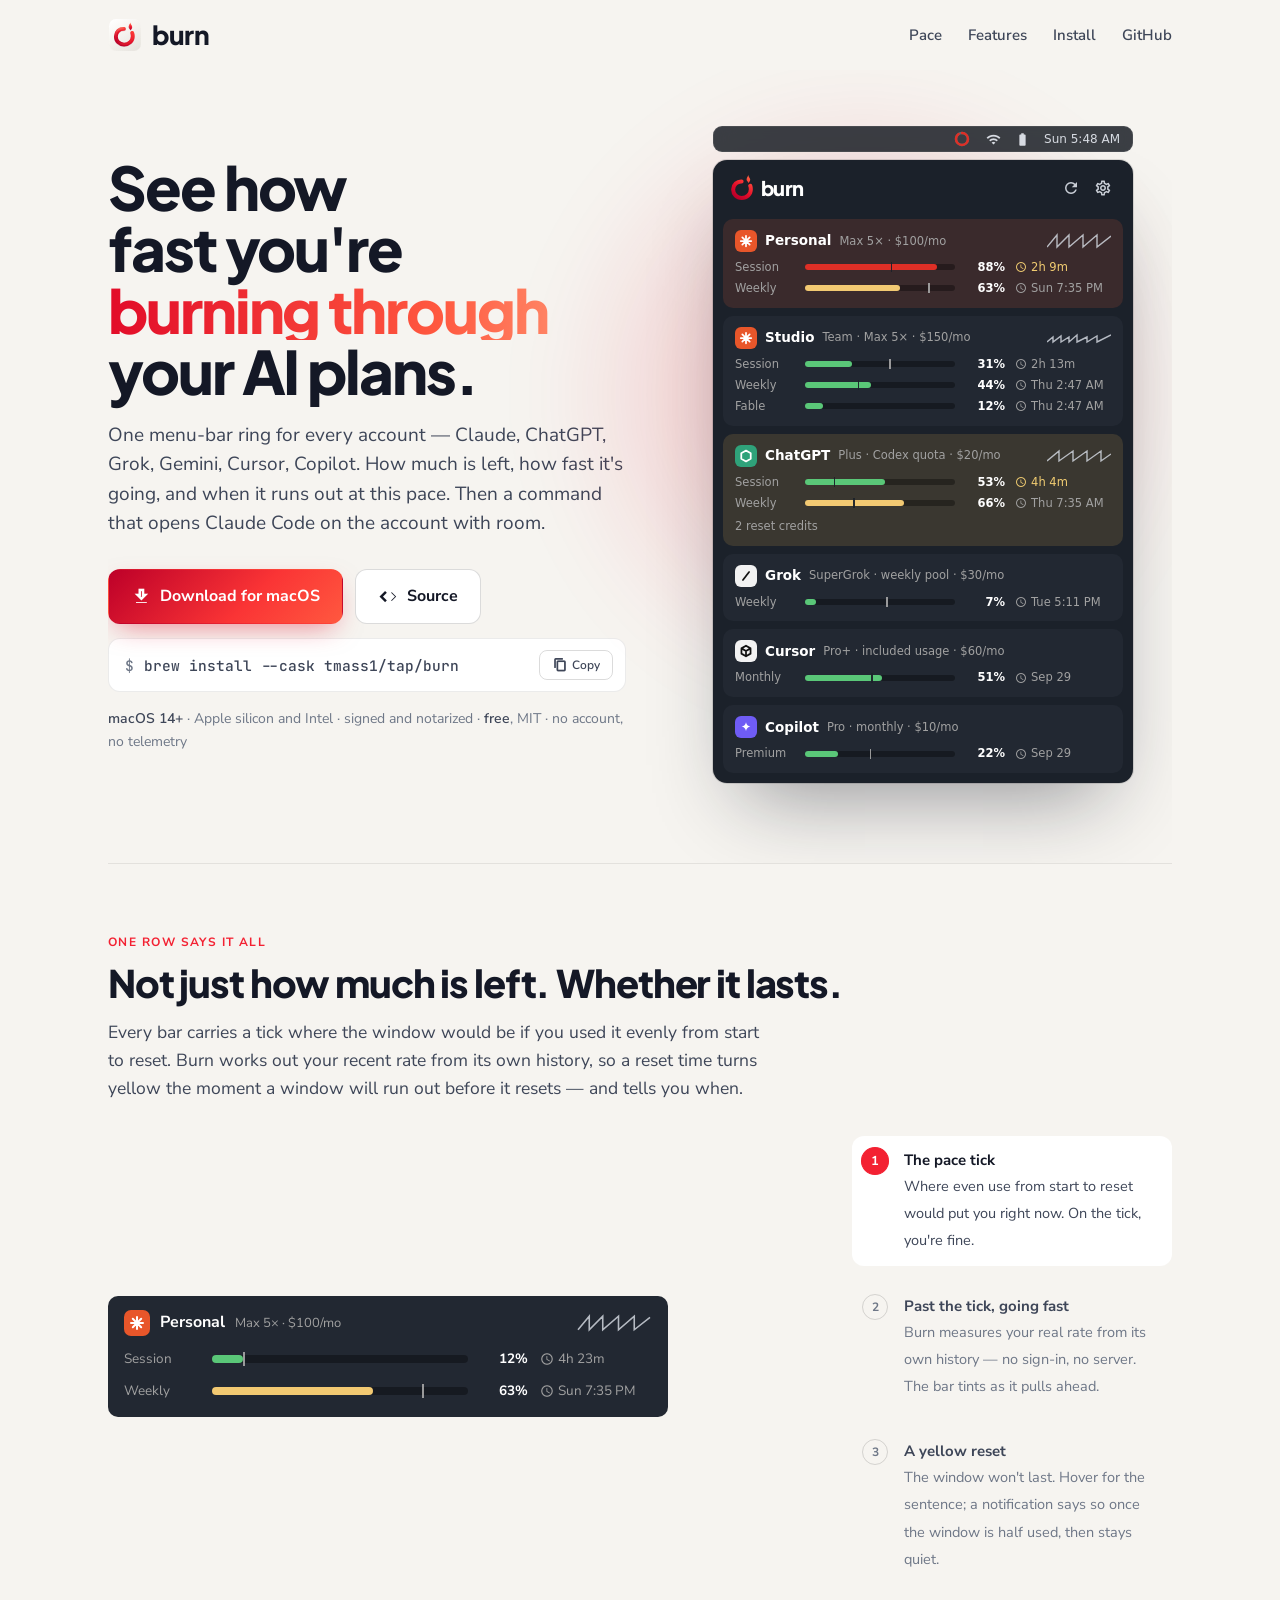
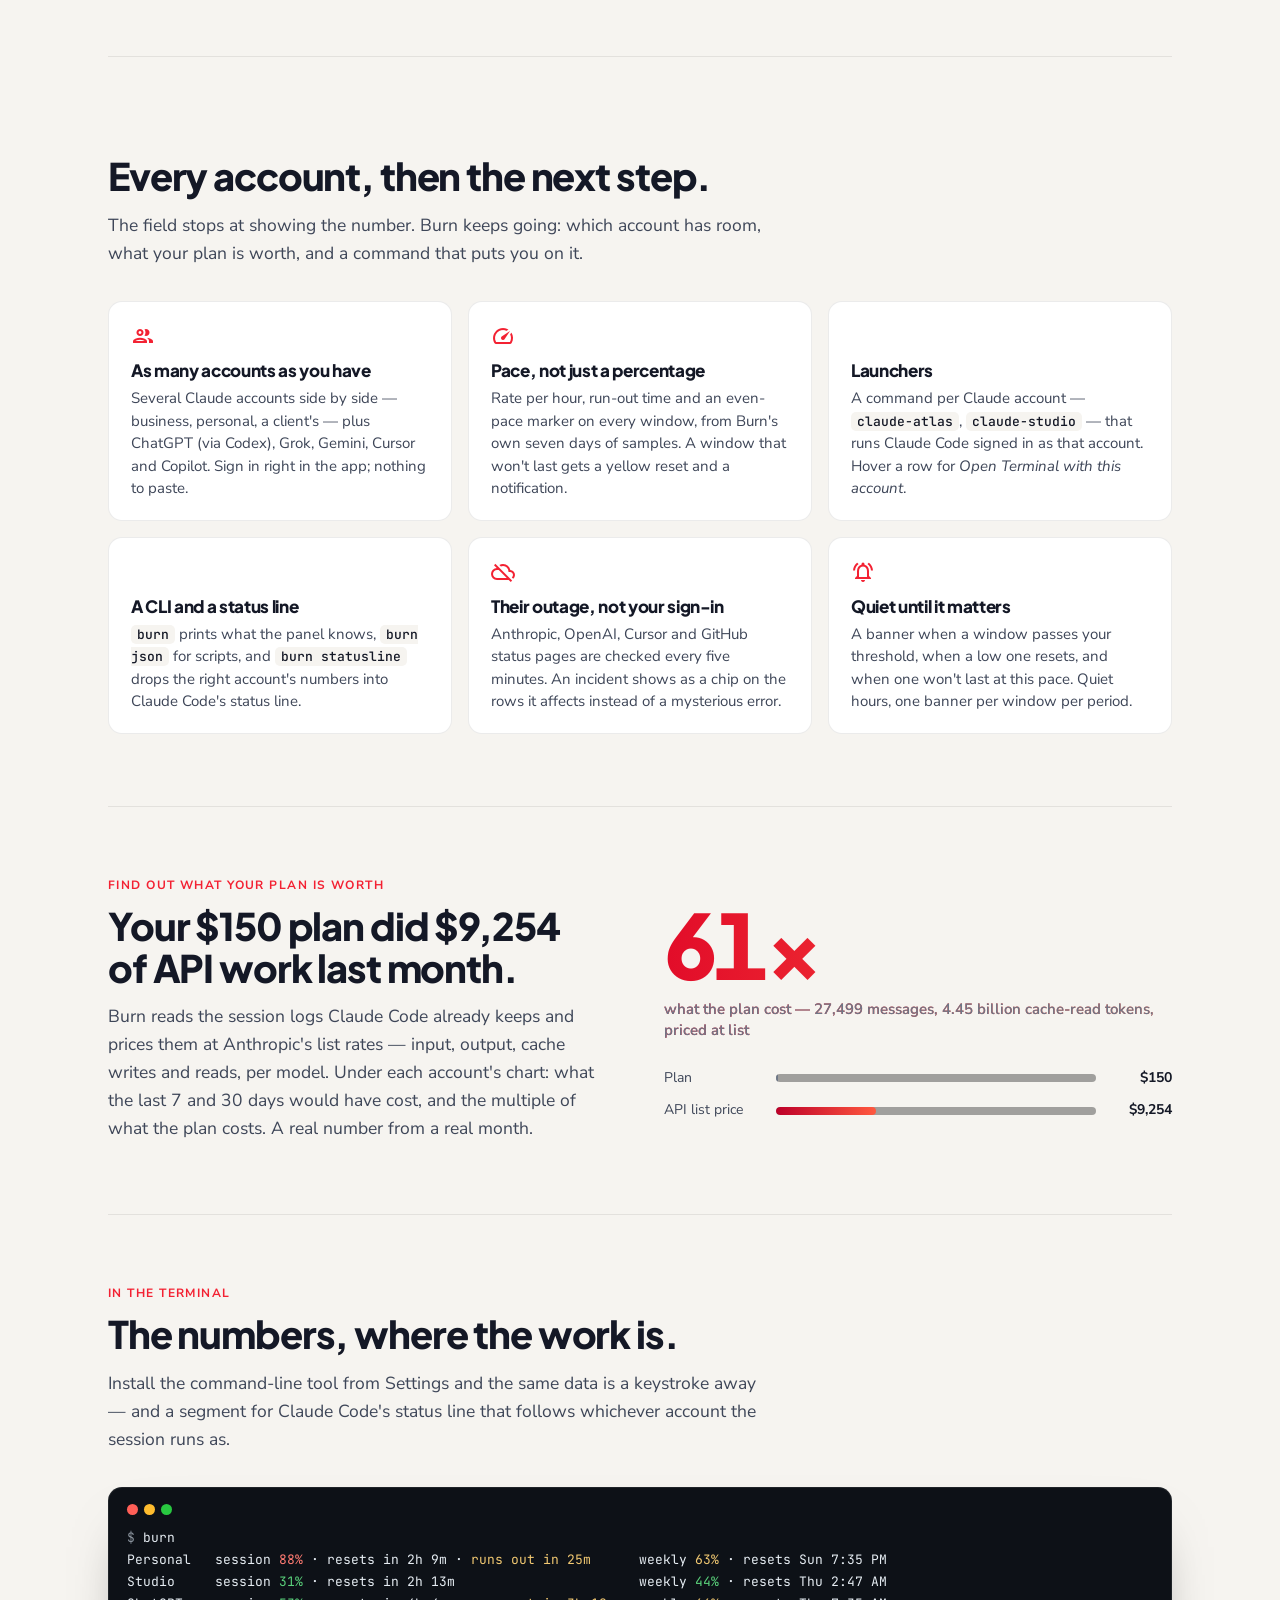
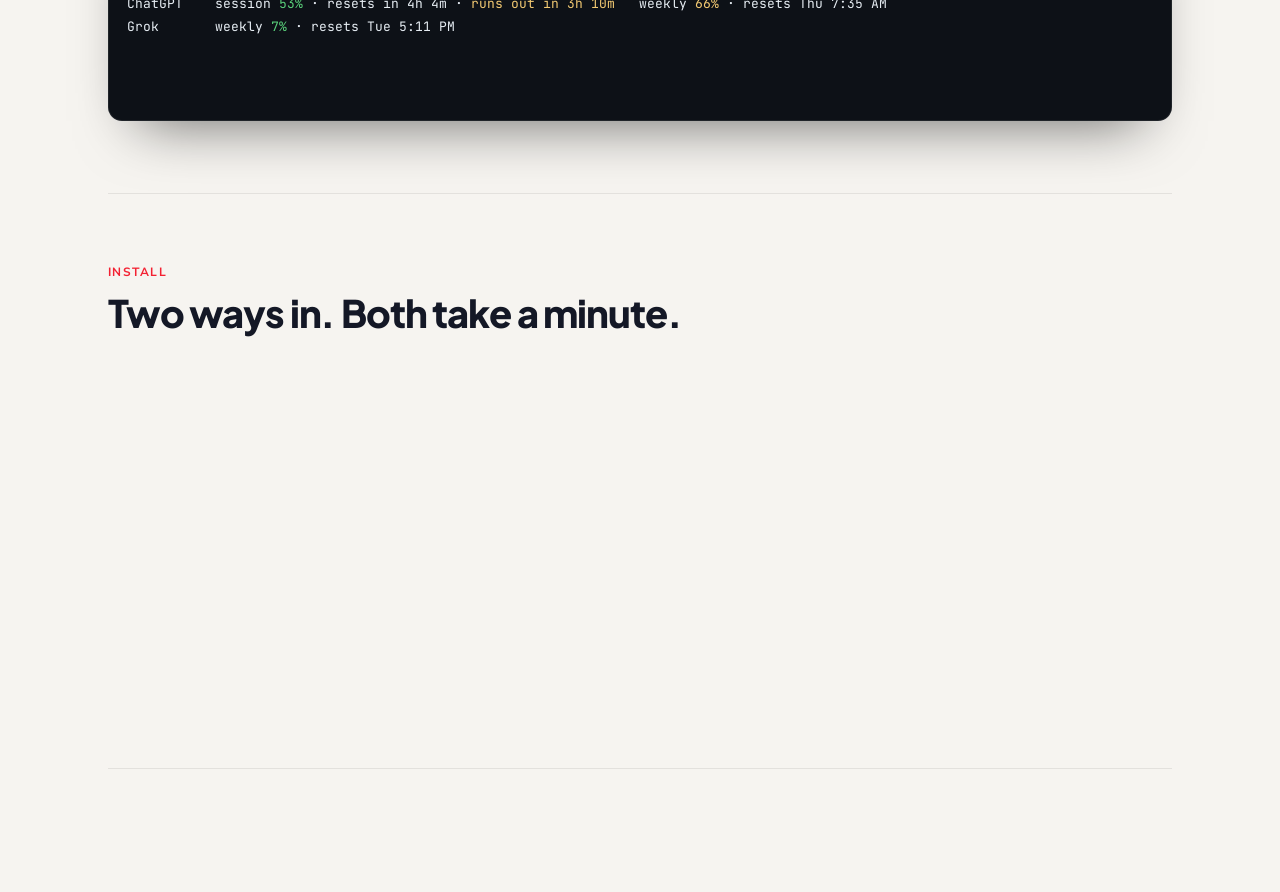
==== site/index.html @ 926f80ad "Burn 2.0.0 A menu-bar app for the Mac that shows how much of each AI plan is left, how fast it's goi" ====
<!doctype html>
<html lang="en">
<head>
<meta charset="utf-8">
<meta name="viewport" content="width=device-width, initial-scale=1">
<title>Burn — see how fast you're burning through your AI plans</title>
<meta name="description" content="A menu-bar app for the Mac: every AI account — Claude, ChatGPT, Grok, Gemini, Cursor, Copilot — how much is left, how fast it's going, and when it runs out. Free and open source.">
<meta property="og:title" content="Burn — see how fast you're burning through your AI plans">
<meta property="og:description" content="One menu-bar ring for every AI account. How much is left, how fast it's going, when it runs out.">
<meta property="og:image" content="https://burn-1hx.pages.dev/assets/og.png">
<meta name="theme-color" content="#0B1322" media="(prefers-color-scheme: dark)">
<meta name="theme-color" content="#F6F4F0" media="(prefers-color-scheme: light)">
<link rel="icon" href="assets/burn-midnight.svg" type="image/svg+xml">
<link rel="preconnect" href="https://fonts.googleapis.com">
<link rel="preconnect" href="https://fonts.gstatic.com" crossorigin>
<link rel="stylesheet" href="https://fonts.googleapis.com/css2?family=Plus+Jakarta+Sans:wght@700;800&family=Nunito+Sans:ital,opsz,wght@0,6..12,400;0,6..12,600;0,6..12,700;1,6..12,400&family=JetBrains+Mono:wght@400;500&display=swap">
<link rel="stylesheet" href="https://fonts.googleapis.com/icon?family=Material+Icons+Outlined">
<style>
:root{
  --bg:#0B1322;--bg2:#111929;--card:#151f31;--line:rgba(255,255,255,.08);--line2:rgba(255,255,255,.14);
  --ink:#F3F4F6;--ink2:#B8C0CF;--mute:#7C8798;
  --ember1:#BD0029;--ember2:#E20C29;--ember3:#FA3435;--ember4:#FF583F;--ember:#F32132;
  --green:#5ac778;--amber:#f2c972;--red:#de2f26;
  --slate:#1b212a;--slate2:#222832;--track:rgba(0,0,0,.35);
  --glow:.62;--spot:.16;
  --ease:cubic-bezier(.2,.7,.2,1);--spring:cubic-bezier(.34,1.4,.64,1);
}
@media (prefers-color-scheme:light){
  :root{--bg:#F6F4F0;--bg2:#FFFFFF;--card:#FFFFFF;--line:rgba(0,0,0,.08);--line2:rgba(0,0,0,.14);--ink:#141826;--ink2:#3E4658;--mute:#6E7787;--glow:.32;--spot:.09}
}
*{box-sizing:border-box}
html{scroll-behavior:smooth}
body{margin:0;background:var(--bg);color:var(--ink);font:400 17px/1.6 "Nunito Sans",ui-sans-serif,system-ui,-apple-system,sans-serif;-webkit-font-smoothing:antialiased;overflow-x:hidden}
a{color:inherit}
.mi{font-family:"Material Icons Outlined";font-size:20px;line-height:1;display:inline-block;vertical-align:middle;font-feature-settings:"liga";font-style:normal}
.wrap{max-width:1120px;margin:0 auto;padding:0 28px}
.dark-only{display:inline}.light-only{display:none}
@media (prefers-color-scheme:light){.dark-only{display:none}.light-only{display:inline}}

/* ── reveal system ───────────────────────────────────────── */
[data-reveal]{opacity:0;transform:translateY(22px)}
[data-reveal].in{opacity:1;transform:none;transition:opacity .8s var(--ease),transform .8s var(--ease);transition-delay:calc(var(--i,0)*90ms)}

/* ── nav ─────────────────────────────────────────────────── */
#prog{position:fixed;left:0;top:0;height:2px;width:100%;background:linear-gradient(90deg,var(--ember1),var(--ember3),var(--ember4));transform-origin:0 50%;transform:scaleX(0);z-index:60;pointer-events:none}
.top{position:sticky;top:0;z-index:50;transition:background .35s,border-color .35s,backdrop-filter .35s}
.top.stuck{background:color-mix(in srgb,var(--bg) 74%,transparent);-webkit-backdrop-filter:blur(16px) saturate(1.4);backdrop-filter:blur(16px) saturate(1.4);border-bottom:1px solid var(--line)}
nav{display:flex;align-items:center;justify-content:space-between;height:70px}
.wordmark{display:inline-flex;align-items:center;gap:10px;text-decoration:none}
.wordmark img{width:34px;height:34px;transition:transform .5s var(--spring)}
.wordmark:hover img{transform:rotate(-8deg) scale(1.06)}
.wordmark b{font:800 26px/1 "Plus Jakarta Sans",system-ui,sans-serif;letter-spacing:-.03em}
nav .links{display:flex;gap:26px;font-weight:600;font-size:15px}
nav .links a{position:relative;text-decoration:none;color:var(--ink2);padding:6px 0;transition:color .2s}
nav .links a::after{content:"";position:absolute;left:0;right:0;bottom:0;height:2px;border-radius:2px;background:var(--ember);transform:scaleX(0);transform-origin:0 50%;transition:transform .3s var(--ease)}
nav .links a:hover{color:var(--ink)}
nav .links a:hover::after{transform:scaleX(1)}

/* ── hero ────────────────────────────────────────────────── */
.hero{display:grid;grid-template-columns:minmax(0,1.02fr) minmax(0,.98fr);gap:48px;align-items:center;padding:56px 0 80px;position:relative;contain:paint}
h1{font:800 clamp(38px,5.2vw,60px)/1.02 "Plus Jakarta Sans",system-ui,sans-serif;letter-spacing:-.035em;margin:0 0 20px;text-wrap:balance}
h1[data-reveal]{opacity:1;transform:none}
h1 .w{display:inline-block;overflow:hidden;vertical-align:top;padding:0 .04em .14em;margin:0 -.04em -.14em}
h1 .w>*{display:inline-block;transform:translateY(112%);transition:transform .9s var(--ease) calc(var(--i)*55ms + 80ms)}
h1.in .w>*{transform:none}
h1 em{font-style:normal;background:linear-gradient(90deg,var(--ember2) 0%,var(--ember4) 30%,#ffb08a 50%,var(--ember3) 70%,var(--ember2) 100%);background-size:250% 100%;-webkit-background-clip:text;background-clip:text;color:transparent;animation:shimmer 8s linear infinite}
@keyframes shimmer{to{background-position:250% 0}}
.lede{font-size:19px;line-height:1.55;color:var(--ink2);margin:0 0 30px;max-width:52ch;text-wrap:pretty}
.cta{display:flex;flex-wrap:wrap;gap:12px;align-items:center}
.btn{position:relative;display:inline-flex;align-items:center;gap:9px;padding:14px 22px;border-radius:12px;font-weight:700;font-size:16px;text-decoration:none;border:1px solid transparent;transition:transform .25s var(--spring),box-shadow .25s,border-color .2s,color .2s;cursor:pointer;overflow:hidden;isolation:isolate}
.btn .mi{transition:transform .35s var(--spring)}
.btn.primary{color:#fff;background:linear-gradient(135deg,var(--ember1),var(--ember3) 60%,var(--ember4));box-shadow:0 10px 28px -10px rgba(226,12,41,.55)}
.btn.primary::after{content:"";position:absolute;inset:0;background:linear-gradient(115deg,transparent 30%,rgba(255,255,255,.28) 50%,transparent 70%);transform:translateX(-120%);transition:transform .7s var(--ease);z-index:-1}
.btn.primary:hover{transform:translateY(-2px);box-shadow:0 18px 36px -12px rgba(226,12,41,.7)}
.btn.primary:hover::after{transform:translateX(120%)}
.btn.primary:hover .mi{transform:translateY(2px)}
.btn.ghost{color:var(--ink);border-color:var(--line2);background:var(--bg2)}
.btn.ghost:hover{border-color:var(--ink2);transform:translateY(-2px)}
.brew{display:flex;align-items:center;gap:10px;margin-top:14px;padding:11px 12px 11px 16px;border:1px solid var(--line);border-radius:12px;background:var(--bg2);font:500 14.5px "JetBrains Mono",ui-monospace,Menlo,monospace;color:var(--ink2);max-width:100%;overflow:hidden;transition:border-color .3s,box-shadow .3s}
.brew.flash{border-color:var(--ember3);box-shadow:0 0 0 4px rgba(243,33,50,.15)}
.brew span{white-space:nowrap;overflow:hidden;text-overflow:ellipsis}
.brew .dollar{color:var(--mute)}
.brew button{margin-left:auto;flex:none;border:1px solid var(--line2);background:transparent;color:var(--ink2);border-radius:8px;padding:6px 8px;cursor:pointer;font:600 12px "Nunito Sans",sans-serif;display:inline-flex;align-items:center;gap:5px;min-width:74px;justify-content:center;transition:color .2s,border-color .2s,background .2s}
.brew button:hover{color:var(--ink);border-color:var(--ink2)}
.brew button.ok{color:#fff;background:var(--ember);border-color:var(--ember)}
.req{margin:16px 0 0;font-size:14px;color:var(--mute)}
.req b{color:var(--ink2);font-weight:600}

/* the product, alive */
.shot{position:relative;min-height:600px;display:grid;grid-template-columns:minmax(0,1fr);place-items:center}
.shot[data-reveal]{transform:translateY(28px) scale(.97)}
.shot[data-reveal].in{transition-duration:1s}
.glow{position:absolute;left:50%;top:50%;width:640px;height:640px;margin:-380px 0 0 -380px;border-radius:50%;background:radial-gradient(circle,rgba(250,52,53,var(--glow)) 0%,rgba(226,12,41,calc(var(--glow)*.35)) 42%,transparent 70%);filter:blur(36px);animation:breathe 7s ease-in-out infinite alternate;pointer-events:none}
@keyframes breathe{from{transform:scale(.94);opacity:.8}to{transform:scale(1.08);opacity:1}}
.sparks{position:absolute;inset:-40px -20px 0;pointer-events:none;overflow:hidden}
.sparks i{position:absolute;left:var(--x);bottom:40px;width:var(--s);height:var(--s);border-radius:50%;background:#ffb08a;box-shadow:0 0 6px 1px rgba(255,88,63,.7);opacity:0;animation:rise var(--d) linear var(--dl) infinite}
@keyframes rise{0%{transform:translate3d(0,0,0);opacity:0}8%{opacity:.95}55%{transform:translate3d(var(--sw),-300px,0);opacity:.7}100%{transform:translate3d(calc(var(--sw)*-.4),-600px,0);opacity:0}}
.mac{width:100%;max-width:420px;position:relative;z-index:1}
.menubar{display:flex;justify-content:flex-end;align-items:center;gap:14px;height:26px;padding:0 12px;background:rgba(18,22,30,.82);color:#d7dbe2;font:500 12px -apple-system,"SF Pro Text",system-ui,sans-serif;border-radius:9px;border:1px solid rgba(255,255,255,.08);-webkit-backdrop-filter:blur(10px);backdrop-filter:blur(10px)}
.menubar .mi{font-size:15px;color:#d7dbe2}
.menubar .ring{display:grid;place-items:center;margin-right:2px}
.menubar .ring svg{width:16px;height:16px;transform:rotate(-90deg)}
.menubar .trk{fill:none;stroke:rgba(255,255,255,.22);stroke-width:2.4}
.menubar .arc{fill:none;stroke:var(--red);stroke-width:2.4;stroke-linecap:round;stroke-dasharray:37.7;stroke-dashoffset:37.7}
.panel{background:var(--slate);border-radius:14px;padding:10px;margin-top:8px;box-shadow:0 48px 90px -30px rgba(0,0,0,.75),0 0 0 1px rgba(255,255,255,.07);font:500 13px/1.3 -apple-system,"SF Pro Text",system-ui,sans-serif;color:#f3f3f3}
@media (prefers-color-scheme:light){.panel{box-shadow:0 40px 80px -30px rgba(20,24,38,.45),0 0 0 1px rgba(0,0,0,.12)}}
.ph{display:flex;align-items:center;gap:8px;padding:5px 8px 11px}
.ph .mark{width:22px;height:25px}
.ph b{font:800 20px/1 "Plus Jakarta Sans",system-ui,sans-serif;letter-spacing:-.03em;margin-right:auto;color:#fff}
.ph .mi{color:#c9ced6;font-size:18px;padding:3px;border-radius:6px;transition:background .2s,transform .5s var(--ease)}
.ph .mi:hover{background:rgba(255,255,255,.08)}
.ph .mi.spin:hover{transform:rotate(180deg)}
.acct{background:var(--slate2);border-radius:10px;padding:11px 12px 12px;margin-top:8px;position:relative;transition:background .6s,transform .25s var(--spring),box-shadow .25s}
.acct.warn{background:#3a2a2c}
.acct.amber{background:#3a3730}
.acct:hover{transform:translateX(2px)}
.ah{display:flex;align-items:center;gap:8px;height:22px;margin-bottom:8px}
.tile{width:22px;height:22px;border-radius:6px;display:grid;place-items:center;flex:none;transform:scale(.5);opacity:0;transition:transform .55s var(--spring) calc(var(--i)*90ms + 120ms),opacity .3s calc(var(--i)*90ms + 120ms)}
.live .tile{transform:none;opacity:1}
.tile svg{width:14px;height:14px;fill:none;stroke:#fff;stroke-width:2;stroke-linecap:round;stroke-linejoin:round}
.tile.claude{background:#E8562A}.tile.gpt{background:#2fa27a}.tile.grok{background:#f2f2f2}.tile.cursor{background:#f2f2f2}.tile.copilot{background:#6f5cf5}
.tile.grok svg,.tile.cursor svg{stroke:#111}
.nm{font-weight:700;font-size:13.5px;color:#fff}
.pl{color:#a1a1a1;font-size:11.5px;white-space:nowrap;overflow:hidden;text-overflow:ellipsis}
.spark{margin-left:auto;width:64px;height:16px;flex:none;fill:none;stroke:#cfd4dc;stroke-width:1.4;opacity:.85;transition:opacity .2s}
.rowmenu{position:absolute;right:10px;top:9px;display:flex;gap:3px;opacity:0;transform:translateY(-4px);transition:opacity .2s,transform .25s var(--ease);pointer-events:none}
.rowmenu .mi{font-size:14px;color:#e6e9ee;padding:5px;border-radius:6px;background:rgba(255,255,255,.1)}
.acct:hover .rowmenu{opacity:1;transform:none}
.acct:hover .spark{opacity:0}
.line{display:grid;grid-template-columns:60px 1fr 40px 96px;align-items:center;gap:10px;margin-top:6px;font-size:11.5px}
.lbl{color:#a1a1a1}
.meter{position:relative;height:6px;border-radius:3px;background:var(--track)}
.meter i{position:absolute;left:0;top:0;bottom:0;border-radius:3px;width:0;background:var(--c,var(--green))}
.meter .tk{position:absolute;top:-2px;bottom:-2px;width:1.5px;background:#a1a1a1;opacity:0;transition:opacity .4s,left .1s linear}
.meter .tk.in{background:#1b212a}
.tk.on{opacity:.95}
.pct{text-align:right;font-weight:700;font-variant-numeric:tabular-nums;color:#fff}
.reset{color:#a1a1a1;display:flex;align-items:center;gap:4px;font-variant-numeric:tabular-nums;white-space:nowrap;transition:color .6s}
.reset .mi{font-size:12px;color:inherit}
.reset.fast{color:#f1cc71}
.foot{color:#a1a1a1;font-size:11.5px;margin-top:8px}

/* ── sections ────────────────────────────────────────────── */
.section{padding:72px 0;border-top:1px solid var(--line);scroll-margin-top:72px}
.kicker{font:700 12px/1 "Nunito Sans",sans-serif;letter-spacing:.12em;text-transform:uppercase;color:var(--ember);margin:0 0 14px}
h2{font:800 clamp(28px,3.4vw,38px)/1.1 "Plus Jakarta Sans",system-ui,sans-serif;letter-spacing:-.03em;margin:0 0 14px;text-wrap:balance}
.sub{font-size:17.5px;color:var(--ink2);max-width:60ch;margin:0 0 34px;text-wrap:pretty}

/* the pace story */
.anatomy{display:grid;grid-template-columns:minmax(0,1fr) 320px;gap:44px;align-items:center}
.stage{position:relative;padding:58px 0 8px}
.stage .acct{width:100%;max-width:560px;margin:0;padding:14px 16px 16px;transform:none;transition:background .8s,opacity .4s}
.stage .ah{height:26px;margin-bottom:12px;gap:10px}
.stage .tile{width:26px;height:26px;border-radius:7px}
.stage .tile svg{width:16px;height:16px}
.stage .nm{font-size:16px}.stage .pl{font-size:13px}
.stage .spark{width:76px;height:18px}
.stage .line{grid-template-columns:76px 1fr 48px 112px;font-size:13.5px;margin-top:10px;gap:12px}
.stage .meter{height:8px;border-radius:4px}.stage .meter i{border-radius:4px}
.stage .meter .tk{top:-3px;bottom:-3px;width:2px}
.stage .reset .mi{font-size:14px}
.stage .acct:hover{transform:none}
.stage.fade .acct{opacity:0}
.tip{width:100%;max-width:560px;margin-top:12px;padding:10px 14px;border-radius:10px;background:var(--bg2);border:1px solid var(--line2);font-size:14px;color:var(--ink2);opacity:0;transform:translateY(-6px);transition:opacity .35s,transform .45s var(--ease)}
.tip b{color:var(--ink);font-weight:700}
.tip.on{opacity:1;transform:none}
.notif{position:absolute;right:-16px;top:4px;display:grid;grid-template-columns:34px 1fr auto;gap:10px;align-items:start;width:340px;max-width:calc(100% + 16px);padding:10px 12px;border-radius:14px;background:rgba(36,40,48,.86);-webkit-backdrop-filter:blur(18px);backdrop-filter:blur(18px);color:#f3f3f3;box-shadow:0 20px 50px -16px rgba(0,0,0,.6),0 0 0 1px rgba(255,255,255,.1);font:400 12px/1.35 -apple-system,"SF Pro Text",system-ui,sans-serif;opacity:0;transform:translateX(28px) scale(.98);transition:opacity .4s,transform .6s var(--spring);z-index:2}
.notif.on{opacity:1;transform:none}
.notif img{width:34px;height:34px;border-radius:8px}
.notif b{display:block;font-weight:700;font-size:12.5px}
.notif .nt{display:block}
.notif .nb{display:block;color:#b9bec7}
.notif .when{color:#9aa0aa;font-size:11px}
.notes{display:grid;gap:16px}
.note{display:grid;grid-template-columns:30px 1fr;gap:12px;align-items:start;padding:12px 12px 12px 10px;border-radius:12px;transition:background .4s}
.note .n{width:26px;height:26px;border-radius:50%;border:1.5px solid var(--line2);color:var(--mute);display:grid;place-items:center;font:700 12px "Nunito Sans",sans-serif;transition:background .4s,color .4s,border-color .4s,transform .4s var(--spring)}
.note b{display:block;font-weight:700;font-size:15px;color:var(--ink2);transition:color .4s}
.note span{font-size:14.5px;color:var(--mute);transition:color .4s}
.note.on{background:var(--bg2)}
.note.on .n{background:var(--ember);border-color:var(--ember);color:#fff;transform:scale(1.08)}
.note.on b{color:var(--ink)}
.note.on span{color:var(--ink2)}

/* features */
.grid{display:grid;grid-template-columns:repeat(3,minmax(0,1fr));gap:16px}
.feat{position:relative;background:var(--card);border:1px solid var(--line);border-radius:14px;padding:22px 22px 20px;overflow:hidden;transition:transform .3s var(--spring),border-color .3s,box-shadow .3s}
.feat::before{content:"";position:absolute;inset:0;background:radial-gradient(260px circle at var(--mx,50%) var(--my,0%),rgba(250,52,53,var(--spot)),transparent 60%);opacity:0;transition:opacity .35s;pointer-events:none}
.feat:hover{transform:translateY(-4px);border-color:rgba(243,33,50,.35);box-shadow:0 24px 50px -30px rgba(0,0,0,.5)}
.feat:hover::before{opacity:1}
.feat .mi{color:var(--ember);font-size:24px;margin-bottom:12px;transition:transform .4s var(--spring)}
.feat:hover .mi{transform:translateY(-2px) scale(1.12)}
.feat h3{font:800 17px/1.25 "Plus Jakarta Sans",system-ui,sans-serif;letter-spacing:-.02em;margin:0 0 6px;position:relative}
.feat p{margin:0;font-size:15px;color:var(--ink2);line-height:1.5;position:relative}
.feat code{font:500 13px "JetBrains Mono",ui-monospace,Menlo,monospace;background:var(--bg);padding:1px 6px;border-radius:5px;color:var(--ink)}

/* worth */
.stat{display:grid;grid-template-columns:minmax(0,1fr) minmax(0,1fr);gap:48px;align-items:center}
.big{font:800 clamp(56px,7vw,96px)/1 "Plus Jakarta Sans",system-ui,sans-serif;letter-spacing:-.045em;background:linear-gradient(90deg,var(--ember2),var(--ember4));-webkit-background-clip:text;background-clip:text;color:transparent;font-variant-numeric:tabular-nums}
.big small{display:block;font:600 15px/1.4 "Nunito Sans",sans-serif;letter-spacing:0;color:var(--mute);-webkit-text-fill-color:var(--mute);margin-top:10px}
.cmp{display:grid;gap:10px;margin-top:26px;font-size:14px;color:var(--ink2)}
.cmp div{display:grid;grid-template-columns:100px 1fr 64px;gap:12px;align-items:center}
.cmp b{text-align:right;color:var(--ink);font-variant-numeric:tabular-nums}
.cmp .bar{height:8px;border-radius:4px;background:var(--track);overflow:hidden}
.cmp .bar i{display:block;height:100%;width:0;border-radius:4px;background:var(--mute);transition:width 1.6s var(--ease) .2s}
.cmp .bar i.hot{background:linear-gradient(90deg,var(--ember1),var(--ember4));transition-delay:.5s}
.in .cmp .bar i{width:var(--w)}

/* terminal */
.term{background:#0d1117;color:#e6edf3;border-radius:14px;padding:16px 18px;font:400 13px/1.7 "JetBrains Mono",ui-monospace,Menlo,monospace;border:1px solid rgba(255,255,255,.08);overflow-x:auto;box-shadow:0 30px 60px -30px rgba(0,0,0,.6)}
.term .bar3{display:flex;gap:6px;margin-bottom:12px}
.term .bar3 i{width:11px;height:11px;border-radius:50%;background:#2c313a}
.term .bar3 i:first-child{background:#ff5f57}.term .bar3 i:nth-child(2){background:#febc2e}.term .bar3 i:nth-child(3){background:#28c840}
.term .tl{white-space:pre;min-height:1.7em}
.term .out{opacity:0;transform:translateX(-6px);transition:opacity .3s,transform .3s var(--ease)}
.term .out.on{opacity:1;transform:none}
.term .p2{display:none}.term .p2.on{display:block}
.term .c{color:#8b949e}.term .g{color:#5ad17b}.term .y{color:#f2c972}.term .r{color:#ff7b72}
.term .cur{display:none;width:7px;height:1.1em;background:#e6edf3;vertical-align:-3px;margin-left:1px;animation:blink 1s steps(2) infinite}
.term .cur.on{display:inline-block}
@keyframes blink{to{opacity:0}}

/* install */
.install{display:grid;grid-template-columns:minmax(0,1fr) minmax(0,1fr);gap:16px}
.card{background:var(--card);border:1px solid var(--line);border-radius:14px;padding:24px;transition:transform .3s var(--spring),border-color .3s}
.card:hover{transform:translateY(-3px);border-color:var(--line2)}
.card h3{font:800 18px "Plus Jakarta Sans",system-ui,sans-serif;letter-spacing:-.02em;margin:0 0 6px}
.card p{margin:0 0 14px;color:var(--ink2);font-size:15px}
.priv{display:grid;grid-template-columns:repeat(3,minmax(0,1fr));gap:16px}
.priv div{font-size:15px;color:var(--ink2)}
.priv b{display:block;color:var(--ink);font-weight:700;margin-bottom:4px}

footer{padding:40px 0 60px;border-top:1px solid var(--line);color:var(--mute);font-size:14px}
footer .row2{display:flex;flex-wrap:wrap;gap:18px;align-items:center;justify-content:space-between}
footer a{color:var(--ink2);text-decoration:none;transition:color .2s}
footer a:hover{color:var(--ink)}
:focus-visible{outline:2px solid var(--ember);outline-offset:2px}

@media (max-width:900px){
  .hero,.anatomy,.stat,.install{grid-template-columns:minmax(0,1fr)}
  .hero{padding-top:28px}
  .shot{min-height:0;padding:40px 0 20px}
  .grid,.priv{grid-template-columns:repeat(2,minmax(0,1fr))}
  nav .links{display:none}
  .notif{right:0;top:4px;width:min(340px,100%)}
}
@media (max-width:600px){.grid,.priv{grid-template-columns:minmax(0,1fr)}.line,.stage .line{grid-template-columns:54px 1fr 36px 80px;gap:8px}.stage .acct{padding:12px}.pl{display:none}}
@media (prefers-reduced-motion:reduce){
  *,*::before,*::after{animation-duration:.001ms!important;animation-iteration-count:1!important;transition-duration:.001ms!important;transition-delay:0ms!important;scroll-behavior:auto!important}
  [data-reveal]{opacity:1;transform:none}
  h1 .w>*{transform:none}
  .sparks{display:none}
}
</style>
</head>
<body>
<div id="prog" aria-hidden="true"></div>
<header class="top" id="top">
  <div class="wrap">
    <nav>
      <a class="wordmark" href="#" aria-label="Burn" data-reveal style="--i:0">
        <img class="dark-only" src="assets/burn-midnight.svg" alt="">
        <img class="light-only" src="assets/burn-porcelain.svg" alt="">
        <b>burn</b>
      </a>
      <div class="links" data-reveal style="--i:1">
        <a href="#pace">Pace</a>
        <a href="#features">Features</a>
        <a href="#install">Install</a>
        <a href="https://github.com/tmass1/burn">GitHub</a>
      </div>
    </nav>
  </div>
</header>

<div class="wrap">
  <section class="hero">
    <div>
      <h1 data-reveal aria-label="See how fast you're burning through your AI plans.">
        <span class="w" style="--i:0"><span>See</span></span>
        <span class="w" style="--i:1"><span>how</span></span>
        <span class="w" style="--i:2"><span>fast</span></span>
        <span class="w" style="--i:3"><span>you're</span></span>
        <span class="w" style="--i:4"><em>burning through</em></span>
        <span class="w" style="--i:5"><span>your</span></span>
        <span class="w" style="--i:6"><span>AI</span></span>
        <span class="w" style="--i:7"><span>plans.</span></span>
      </h1>
      <p class="lede" data-reveal style="--i:4">One menu-bar ring for every account — Claude, ChatGPT, Grok, Gemini, Cursor, Copilot. How much is left, how fast it's going, and when it runs out at this pace. Then a command that opens Claude Code on the account with room.</p>
      <div class="cta" data-reveal style="--i:5">
        <a class="btn primary" href="https://github.com/tmass1/burn/releases/latest/download/Burn.dmg"><span class="mi" aria-hidden="true">download</span>Download for macOS</a>
        <a class="btn ghost" href="https://github.com/tmass1/burn"><span class="mi" aria-hidden="true">code</span>Source</a>
      </div>
      <div class="brew" data-reveal style="--i:6"><span class="dollar">$</span><span id="brew">brew install --cask tmass1/tap/burn</span><button type="button" data-copy="brew install --cask tmass1/tap/burn"><span class="mi" style="font-size:14px" aria-hidden="true">content_copy</span><span>Copy</span></button></div>
      <p class="req" data-reveal style="--i:7"><b>macOS 14+</b> · Apple silicon and Intel · signed and notarized · <b>free</b>, MIT · no account, no telemetry</p>
    </div>

    <div class="shot" id="panel-shot" data-reveal style="--i:2">
      <div class="glow" aria-hidden="true"></div>
      <div class="sparks" id="sparks" aria-hidden="true"></div>
      <div class="mac" role="img" aria-label="The Burn panel: one row per account with a bar per window, a pace tick, the percentage used and when it resets">
        <div class="menubar" aria-hidden="true">
          <span class="ring"><svg viewBox="0 0 16 16"><circle class="trk" cx="8" cy="8" r="6"/><circle class="arc" id="mbring" cx="8" cy="8" r="6"/></svg></span>
          <span class="mi">wifi</span>
          <span class="mi">battery_full</span>
          <span id="clock">Sat 12:51 PM</span>
        </div>
        <div class="panel" id="panel">
          <div class="ph">
            <svg class="mark" viewBox="180 139 624 719" aria-hidden="true"><defs><linearGradient id="pm" x1="317" y1="766" x2="703" y2="245" gradientUnits="userSpaceOnUse"><stop stop-color="#BD0029"/><stop offset=".38" stop-color="#E20C29"/><stop offset=".76" stop-color="#FA3435"/><stop offset="1" stop-color="#FF583F"/></linearGradient></defs><path d="M 480,326 C 350,319 242,416 238,550 C 233,694 344,800 483,800 C 632,800 746,692 746,551 C 746,512 740,479 729,449" stroke="url(#pm)" stroke-width="116" stroke-linecap="round" fill="none"/><path d="M 679,139 C 669,191 720,216 727,261 C 735,303 705,337 674,367 C 668,331 628,319 624,279 C 618,232 654,188 679,139 Z" fill="url(#pm)"/></svg>
            <b>burn</b>
            <span class="mi spin" aria-hidden="true">refresh</span>
            <span class="mi" aria-hidden="true">settings</span>
          </div>

          <div class="acct warn" style="--i:0">
            <div class="ah">
              <span class="tile claude" style="--i:0"><svg viewBox="0 0 16 16"><path d="M8 2v12M2 8h12M3.8 3.8l8.4 8.4M12.2 3.8l-8.4 8.4"/></svg></span>
              <span class="nm">Personal</span><span class="pl">Max 5× · $100/mo</span>
              <svg class="spark" viewBox="0 0 64 16" aria-hidden="true"><path d="M0 14 L10 2 L10 14 L22 2 L22 14 L36 2 L36 14 L50 2 L50 14 L64 3"/></svg>
              <span class="rowmenu" aria-hidden="true"><i class="mi">terminal</i><i class="mi">content_copy</i><i class="mi">visibility_off</i></span>
            </div>
            <div class="line"><span class="lbl">Session</span><div class="meter" data-w="88" style="--c:var(--red)"><i></i><span class="tk in" style="left:57%"></span></div><span class="pct">0%</span><span class="reset" data-fast><i class="mi" aria-hidden="true">schedule</i><span>2h 9m</span></span></div>
            <div class="line"><span class="lbl">Weekly</span><div class="meter" data-w="63" style="--c:var(--amber)"><i></i><span class="tk" style="left:82%"></span></div><span class="pct">0%</span><span class="reset"><i class="mi" aria-hidden="true">schedule</i><span>Sun 7:35 PM</span></span></div>
          </div>

          <div class="acct" style="--i:1">
            <div class="ah">
              <span class="tile claude" style="--i:1"><svg viewBox="0 0 16 16"><path d="M8 2v12M2 8h12M3.8 3.8l8.4 8.4M12.2 3.8l-8.4 8.4"/></svg></span>
              <span class="nm">Studio</span><span class="pl">Team · Max 5× · $150/mo</span>
              <svg class="spark" viewBox="0 0 64 16" aria-hidden="true"><path d="M0 12 L6 7 L6 12 L14 6 L14 12 L22 7 L22 12 L30 5 L30 12 L40 7 L40 12 L50 6 L50 12 L64 5"/></svg>
              <span class="rowmenu" aria-hidden="true"><i class="mi">terminal</i><i class="mi">content_copy</i><i class="mi">visibility_off</i></span>
            </div>
            <div class="line"><span class="lbl">Session</span><div class="meter" data-w="31"><i></i><span class="tk" style="left:56%"></span></div><span class="pct">0%</span><span class="reset"><i class="mi" aria-hidden="true">schedule</i><span>2h 13m</span></span></div>
            <div class="line"><span class="lbl">Weekly</span><div class="meter" data-w="44"><i></i><span class="tk in" style="left:35%"></span></div><span class="pct">0%</span><span class="reset"><i class="mi" aria-hidden="true">schedule</i><span>Thu 2:47 AM</span></span></div>
            <div class="line"><span class="lbl">Fable</span><div class="meter" data-w="12"><i></i></div><span class="pct">0%</span><span class="reset"><i class="mi" aria-hidden="true">schedule</i><span>Thu 2:47 AM</span></span></div>
          </div>

          <div class="acct amber" style="--i:2">
            <div class="ah">
              <span class="tile gpt" style="--i:2"><svg viewBox="0 0 16 16"><path d="M8 1.8l5.4 3.1v6.2L8 14.2l-5.4-3.1V4.9z"/></svg></span>
              <span class="nm">ChatGPT</span><span class="pl">Plus · Codex quota · $20/mo</span>
              <svg class="spark" viewBox="0 0 64 16" aria-hidden="true"><path d="M0 13 L12 3 L12 13 L26 3 L26 13 L40 3 L40 13 L54 3 L54 13 L64 6"/></svg>
              <span class="rowmenu" aria-hidden="true"><i class="mi">open_in_new</i><i class="mi">visibility_off</i></span>
            </div>
            <div class="line"><span class="lbl">Session</span><div class="meter" data-w="53"><i></i><span class="tk in" style="left:19%"></span></div><span class="pct">0%</span><span class="reset" data-fast><i class="mi" aria-hidden="true">schedule</i><span>4h 4m</span></span></div>
            <div class="line"><span class="lbl">Weekly</span><div class="meter" data-w="66" style="--c:var(--amber)"><i></i><span class="tk in" style="left:32%"></span></div><span class="pct">0%</span><span class="reset"><i class="mi" aria-hidden="true">schedule</i><span>Thu 7:35 AM</span></span></div>
            <div class="foot">2 reset credits</div>
          </div>

          <div class="acct" style="--i:3">
            <div class="ah">
              <span class="tile grok" style="--i:3"><svg viewBox="0 0 16 16"><path d="M11.5 3.5l-7 9"/></svg></span>
              <span class="nm">Grok</span><span class="pl">SuperGrok · weekly pool · $30/mo</span>
              <span class="rowmenu" aria-hidden="true"><i class="mi">open_in_new</i><i class="mi">visibility_off</i></span>
            </div>
            <div class="line"><span class="lbl">Weekly</span><div class="meter" data-w="7"><i></i><span class="tk" style="left:54%"></span></div><span class="pct">0%</span><span class="reset"><i class="mi" aria-hidden="true">schedule</i><span>Tue 5:11 PM</span></span></div>
          </div>

          <div class="acct" style="--i:4">
            <div class="ah">
              <span class="tile cursor" style="--i:4"><svg viewBox="0 0 16 16"><path d="M8 2l5.2 3v6L8 14l-5.2-3V5z M8 8l5.2-3M8 8v6M8 8L2.8 5"/></svg></span>
              <span class="nm">Cursor</span><span class="pl">Pro+ · included usage · $60/mo</span>
              <span class="rowmenu" aria-hidden="true"><i class="mi">open_in_new</i><i class="mi">visibility_off</i></span>
            </div>
            <div class="line"><span class="lbl">Monthly</span><div class="meter" data-w="51"><i></i><span class="tk in" style="left:44%"></span></div><span class="pct">0%</span><span class="reset"><i class="mi" aria-hidden="true">schedule</i><span>Sep 29</span></span></div>
          </div>

          <div class="acct" style="--i:5">
            <div class="ah">
              <span class="tile copilot" style="--i:5"><svg viewBox="0 0 16 16"><path d="M8 2.5c.6 2.8 2.2 4.4 5 5-2.8.6-4.4 2.2-5 5-.6-2.8-2.2-4.4-5-5 2.8-.6 4.4-2.2 5-5z" fill="#fff" stroke="none"/></svg></span>
              <span class="nm">Copilot</span><span class="pl">Pro · monthly · $10/mo</span>
              <span class="rowmenu" aria-hidden="true"><i class="mi">open_in_new</i><i class="mi">visibility_off</i></span>
            </div>
            <div class="line"><span class="lbl">Premium</span><div class="meter" data-w="22"><i></i><span class="tk" style="left:43%"></span></div><span class="pct">0%</span><span class="reset"><i class="mi" aria-hidden="true">schedule</i><span>Sep 29</span></span></div>
          </div>
        </div>
      </div>
    </div>
  </section>

  <section class="section" id="pace">
    <p class="kicker" data-reveal>One row says it all</p>
    <h2 data-reveal style="--i:1">Not just how much is left. Whether it lasts.</h2>
    <p class="sub" data-reveal style="--i:2">Every bar carries a tick where the window would be if you used it evenly from start to reset. Burn works out your recent rate from its own history, so a reset time turns yellow the moment a window will run out before it resets — and tells you when.</p>
    <div class="anatomy">
      <div class="stage" id="stage" data-reveal style="--i:3" aria-hidden="true">
        <div class="acct" id="st-card">
          <div class="ah">
            <span class="tile claude" style="transform:none;opacity:1"><svg viewBox="0 0 16 16"><path d="M8 2v12M2 8h12M3.8 3.8l8.4 8.4M12.2 3.8l-8.4 8.4"/></svg></span>
            <span class="nm">Personal</span><span class="pl">Max 5× · $100/mo</span>
            <svg class="spark" viewBox="0 0 64 16" aria-hidden="true"><path d="M0 14 L10 2 L10 14 L22 2 L22 14 L36 2 L36 14 L50 2 L50 14 L64 3"/></svg>
          </div>
          <div class="line"><span class="lbl">Session</span><div class="meter"><i id="s-fill" style="width:12%"></i><span class="tk on" id="s-tick" style="left:12%"></span></div><span class="pct" id="s-pct">12%</span><span class="reset" id="s-reset"><i class="mi" aria-hidden="true">schedule</i><span>4h 24m</span></span></div>
          <div class="line"><span class="lbl">Weekly</span><div class="meter"><i style="width:63%;background:var(--amber)"></i><span class="tk on" style="left:82%"></span></div><span class="pct">63%</span><span class="reset"><i class="mi" aria-hidden="true">schedule</i><span>Sun 7:35 PM</span></span></div>
        </div>
        <div class="tip" id="s-tip">At <b>28 %/h</b> this session runs out in <b>25 minutes</b> — 1h 44m before it resets.</div>
        <div class="notif" id="s-notif" aria-hidden="true">
          <img src="assets/burn-midnight.svg" alt="">
          <div><b>Burn</b><span class="nt">Personal session runs out before it resets</span><span class="nb">28 %/h · out in 25m · resets in 2h 9m</span></div>
          <span class="when">now</span>
        </div>
      </div>
      <div class="notes" data-reveal style="--i:4">
        <div class="note on"><span class="n">1</span><div><b>The pace tick</b><span>Where even use from start to reset would put you right now. On the tick, you're fine.</span></div></div>
        <div class="note"><span class="n">2</span><div><b>Past the tick, going fast</b><span>Burn measures your real rate from its own history — no sign-in, no server. The bar tints as it pulls ahead.</span></div></div>
        <div class="note"><span class="n">3</span><div><b>A yellow reset</b><span>The window won't last. Hover for the sentence; a notification says so once the window is half used, then stays quiet.</span></div></div>
      </div>
    </div>
  </section>

  <section class="section" id="features">
    <p class="kicker" data-reveal>What it does</p>
    <h2 data-reveal style="--i:1">Every account, then the next step.</h2>
    <p class="sub" data-reveal style="--i:2">The field stops at showing the number. Burn keeps going: which account has room, what your plan is worth, and a command that puts you on it.</p>
    <div class="grid">
      <div class="feat" data-reveal style="--i:0"><span class="mi" aria-hidden="true">group</span><h3>As many accounts as you have</h3><p>Several Claude accounts side by side — business, personal, a client's — plus ChatGPT (via Codex), Grok, Gemini, Cursor and Copilot. Sign in right in the app; nothing to paste.</p></div>
      <div class="feat" data-reveal style="--i:1"><span class="mi" aria-hidden="true">speed</span><h3>Pace, not just a percentage</h3><p>Rate per hour, run-out time and an even-pace marker on every window, from Burn's own seven days of samples. A window that won't last gets a yellow reset and a notification.</p></div>
      <div class="feat" data-reveal style="--i:2"><span class="mi" aria-hidden="true">terminal</span><h3>Launchers</h3><p>A command per Claude account — <code>claude-atlas</code>, <code>claude-studio</code> — that runs Claude Code signed in as that account. Hover a row for <em>Open Terminal with this account</em>.</p></div>
      <div class="feat" data-reveal style="--i:3"><span class="mi" aria-hidden="true">data_object</span><h3>A CLI and a status line</h3><p><code>burn</code> prints what the panel knows, <code>burn json</code> for scripts, and <code>burn statusline</code> drops the right account's numbers into Claude Code's status line.</p></div>
      <div class="feat" data-reveal style="--i:4"><span class="mi" aria-hidden="true">cloud_off</span><h3>Their outage, not your sign-in</h3><p>Anthropic, OpenAI, Cursor and GitHub status pages are checked every five minutes. An incident shows as a chip on the rows it affects instead of a mysterious error.</p></div>
      <div class="feat" data-reveal style="--i:5"><span class="mi" aria-hidden="true">notifications_active</span><h3>Quiet until it matters</h3><p>A banner when a window passes your threshold, when a low one resets, and when one won't last at this pace. Quiet hours, one banner per window per period.</p></div>
    </div>
  </section>

  <section class="section" id="worth">
    <div class="stat">
      <div>
        <p class="kicker" data-reveal>Find out what your plan is worth</p>
        <h2 data-reveal style="--i:1">Your $150 plan did <span data-count="9254" data-prefix="$">$9,254</span> of API work last month.</h2>
        <p class="sub" style="margin-bottom:0;--i:2" data-reveal>Burn reads the session logs Claude Code already keeps and prices them at Anthropic's list rates — input, output, cache writes and reads, per model. Under each account's chart: what the last 7 and 30 days would have cost, and the multiple of what the plan costs. A real number from a real month.</p>
      </div>
      <div data-reveal style="--i:2">
        <div class="big"><span data-count="61" data-suffix="×">61×</span><small>what the plan cost — 27,499 messages, 4.45 billion cache-read tokens, priced at list</small></div>
        <div class="cmp" aria-hidden="true">
          <div><span>Plan</span><div class="bar"><i style="--w:1.6%"></i></div><b>$150</b></div>
          <div><span>API list price</span><div class="bar"><i class="hot" style="--w:100%"></i></div><b>$9,254</b></div>
        </div>
      </div>
    </div>
  </section>

  <section class="section" id="cli">
    <p class="kicker" data-reveal>In the terminal</p>
    <h2 data-reveal style="--i:1">The numbers, where the work is.</h2>
    <p class="sub" data-reveal style="--i:2">Install the command-line tool from Settings and the same data is a keystroke away — and a segment for Claude Code's status line that follows whichever account the session runs as.</p>
    <div class="term" id="term" data-reveal style="--i:3" aria-label="Terminal session showing burn and burn statusline">
      <div class="bar3" aria-hidden="true"><i></i><i></i><i></i></div>
      <div class="tl"><span class="c">$ </span><span id="cmd1"></span><span class="cur on" id="cur1"></span></div>
      <div class="tl out">Personal   session <span class="r">88%</span> · resets in 2h 9m · <span class="y">runs out in 25m</span>      weekly <span class="y">63%</span> · resets Sun 7:35 PM</div>
      <div class="tl out">Studio     session <span class="g">31%</span> · resets in 2h 13m                       weekly <span class="g">44%</span> · resets Thu 2:47 AM</div>
      <div class="tl out">ChatGPT    session <span class="g">53%</span> · resets in 4h 4m · <span class="y">runs out in 3h 10m</span>   weekly <span class="y">66%</span> · resets Thu 7:35 AM</div>
      <div class="tl out">Grok       weekly <span class="g">7%</span> · resets Tue 5:11 PM</div>
      <div class="tl out">Cursor     monthly <span class="g">51%</span> · resets Sep 29</div>
      <div class="tl out">Copilot    premium <span class="g">22%</span> · resets Sep 29</div>
      <div class="tl p2" id="p2"><span class="c">$ </span><span id="cmd2"></span><span class="cur" id="cur2"></span></div>
      <div class="tl out" id="o2">◐ Studio · <span class="g">31%</span> · 2h 13m · wk <span class="g">44%</span><span class="cur" id="cur3"></span></div>
    </div>
  </section>

  <section class="section" id="install">
    <p class="kicker" data-reveal>Install</p>
    <h2 data-reveal style="--i:1">Two ways in. Both take a minute.</h2>
    <div class="install">
      <div class="card" data-reveal style="--i:2">
        <h3>Download</h3>
        <p>Signed with a Developer ID and notarized by Apple. Open the disk image, drag Burn to Applications, press ⌥Space.</p>
        <a class="btn primary" href="https://github.com/tmass1/burn/releases/latest/download/Burn.dmg"><span class="mi" aria-hidden="true">download</span>Download Burn.dmg</a>
      </div>
      <div class="card" data-reveal style="--i:3">
        <h3>Homebrew</h3>
        <p>The cask lives in a tap; updates come with <code style="font-family:'JetBrains Mono',monospace;font-size:14px">brew upgrade</code>.</p>
        <div class="brew" style="margin-top:0"><span class="dollar">$</span><span>brew install --cask tmass1/tap/burn</span><button type="button" data-copy="brew install --cask tmass1/tap/burn"><span class="mi" style="font-size:14px" aria-hidden="true">content_copy</span><span>Copy</span></button></div>
      </div>
    </div>
    <div class="priv" style="margin-top:28px">
      <div data-reveal style="--i:0"><b>Runs on what you already have</b>Reads the sign-ins Claude Code, Codex, the Grok CLI, Antigravity, Cursor and the GitHub CLI keep on your Mac. Nothing sent anywhere except each vendor's own usage endpoint.</div>
      <div data-reveal style="--i:1"><b>No account, no telemetry</b>Burn has no server. Its data lives in <span style="font-family:'JetBrains Mono',monospace;font-size:13px">~/Library/Application Support/Burn</span> and nowhere else.</div>
      <div data-reveal style="--i:2"><b>Open source, MIT</b>Swift and SwiftUI, one package, no Xcode project. Read it, build it, change it.</div>
    </div>
  </section>

  <footer>
    <div class="row2" data-reveal>
      <span>Made by Tommy Massaro. Not affiliated with Anthropic, OpenAI, xAI, Google, Cursor or GitHub.</span>
      <span style="display:flex;gap:18px"><a href="https://github.com/tmass1/burn">GitHub</a><a href="https://github.com/tmass1/burn/issues">Issues</a><a href="https://github.com/tmass1/burn/releases">Changelog</a><a href="https://github.com/tmass1/burn/blob/main/LICENSE">MIT</a></span>
    </div>
  </footer>
</div>

<script>
(() => {
  const reduce = matchMedia('(prefers-reduced-motion: reduce)').matches;
  const $ = (s, r = document) => r.querySelector(s);
  const $$ = (s, r = document) => [...r.querySelectorAll(s)];
  const clamp01 = v => Math.max(0, Math.min(1, v));
  const ease = {
    out: t => 1 - Math.pow(1 - t, 3),
    outExpo: t => t >= 1 ? 1 : 1 - Math.pow(2, -10 * t),
    inOut: t => t < .5 ? 2 * t * t : 1 - Math.pow(-2 * t + 2, 2) / 2,
    in: t => t * t * t,
  };
  const wait = ms => new Promise(r => setTimeout(r, ms));

  // ── nav: glass when scrolled, ember line shows how far you've burned through the page
  const top = $('#top'), prog = $('#prog');
  let ticking = false;
  const onScroll = () => {
    if (ticking) return; ticking = true;
    requestAnimationFrame(() => {
      const y = scrollY, h = document.documentElement.scrollHeight - innerHeight;
      top.classList.toggle('stuck', y > 8);
      prog.style.transform = `scaleX(${h > 0 ? y / h : 0})`;
      ticking = false;
    });
  };
  addEventListener('scroll', onScroll, { passive: true }); onScroll();

  // ── reveal on scroll
  const io = new IntersectionObserver(entries => entries.forEach(e => {
    if (!e.isIntersecting) return;
    const el = e.target; el.classList.add('in'); io.unobserve(el);
    // once revealed, hand the element back to its own hover transitions
    const i = parseFloat(getComputedStyle(el).getPropertyValue('--i')) || 0;
    setTimeout(() => el.removeAttribute('data-reveal'), 1100 + i * 90);
    if (el.id === 'panel-shot') setTimeout(livePanel, reduce ? 0 : 650);
    if (el.id === 'term') playTerminal();
  }), { threshold: .15, rootMargin: '0px 0px -6% 0px' });
  $$('[data-reveal]').forEach(el => io.observe(el));

  // ── menu bar clock
  const clock = $('#clock');
  const tick = () => { const d = new Date(); clock.textContent = d.toLocaleDateString('en-US', { weekday: 'short' }) + ' ' + d.toLocaleTimeString('en-US', { hour: 'numeric', minute: '2-digit' }); };
  tick(); setInterval(tick, 15000);

  // ── sparks behind the panel
  const sparks = $('#sparks');
  if (sparks && !reduce) for (let i = 0; i < 16; i++) {
    const s = document.createElement('i');
    s.style.setProperty('--x', (10 + Math.random() * 80) + '%');
    s.style.setProperty('--d', (8 + Math.random() * 8) + 's');
    s.style.setProperty('--dl', (-Math.random() * 16) + 's');
    s.style.setProperty('--s', (1.5 + Math.random() * 2) + 'px');
    s.style.setProperty('--sw', ((Math.random() - .5) * 90) + 'px');
    sparks.appendChild(s);
  }

  // ── the hero panel fills like the real thing: bars, numbers, sparklines, then the pace verdicts
  let panelLive = false;
  function livePanel() {
    if (panelLive) return; panelLive = true;
    const panel = $('#panel'); panel.classList.add('live');
    const ring = $('#mbring'), C = 37.7;
    const bars = $$('.meter[data-w]', panel).map((m, i) => ({
      fill: $('i', m), tk: $('.tk', m), to: +m.dataset.w, pct: $('.pct', m.parentElement), reset: $('.reset', m.parentElement),
      delay: i * 110, dur: 1100, done: false, primary: i === 0,
    }));
    $$('.spark path', panel).forEach((p, i) => {
      const L = p.getTotalLength();
      p.style.strokeDasharray = L; p.style.strokeDashoffset = L;
      requestAnimationFrame(() => { p.style.transition = `stroke-dashoffset 1.3s ${'cubic-bezier(.2,.7,.2,1)'} ${200 + i * 160}ms`; p.style.strokeDashoffset = 0; });
    });
    if (reduce) {
      bars.forEach(b => { b.fill.style.width = b.to + '%'; b.pct.textContent = b.to + '%'; if (b.tk) b.tk.classList.add('on'); if (b.reset.hasAttribute('data-fast')) b.reset.classList.add('fast'); });
      ring.style.strokeDashoffset = C * (1 - .88); return;
    }
    const start = performance.now() + 150;
    const step = now => {
      let pending = false;
      bars.forEach(b => {
        if (b.done) return;
        const p = clamp01((now - start - b.delay) / b.dur), e = ease.out(p);
        b.fill.style.width = (e * b.to) + '%'; b.pct.textContent = Math.round(e * b.to) + '%';
        if (b.primary) ring.style.strokeDashoffset = C * (1 - e * b.to / 100);
        if (p >= 1) { b.done = true; if (b.tk) b.tk.classList.add('on'); if (b.reset.hasAttribute('data-fast')) setTimeout(() => b.reset.classList.add('fast'), 350); }
        else pending = true;
      });
      if (pending) requestAnimationFrame(step);
    };
    requestAnimationFrame(step);
  }

  // ── the pace story: even → fast → won't last, on a loop while it's on screen
  (() => {
    const st = $('#stage'); if (!st) return;
    const card = $('#st-card'), fill = $('#s-fill'), tk = $('#s-tick'), pct = $('#s-pct'), reset = $('#s-reset'), resetText = $('#s-reset span'),
      tip = $('#s-tip'), notif = $('#s-notif'), notes = $$('#pace .note');
    const T = 11;
    const fmt = mins => { const h = Math.floor(mins / 60), m = Math.round(mins % 60); return h ? `${h}h ${m}m` : `${m}m`; };
    const color = u => u >= 85 ? 'var(--red)' : u >= 60 ? 'var(--amber)' : 'var(--green)';
    const setNote = i => notes.forEach((n, k) => n.classList.toggle('on', k === i));
    const render = (used, tickAt, mins, s) => {
      fill.style.width = used + '%'; fill.style.background = color(used);
      tk.style.left = tickAt + '%'; tk.classList.toggle('in', tickAt < used - .5);
      pct.textContent = Math.round(used) + '%'; resetText.textContent = fmt(mins);
      reset.classList.toggle('fast', s >= 6);
      card.classList.toggle('amber', used > tickAt + 6 && used < 85);
      card.classList.toggle('warn', used >= 85);
      tip.classList.toggle('on', s >= 6.3 && s < 10.3);
      notif.classList.toggle('on', s >= 7.2 && s < 10.3);
      st.classList.toggle('fade', s >= 10.5);
      setNote(s < 3 ? 0 : s < 6 ? 1 : 2);
    };
    if (reduce) { render(88, 57, 129, 8); return; }
    let raf = null, t0 = null;
    const frame = now => {
      if (t0 == null) t0 = now;
      const s = ((now - t0) / 1000) % T;
      let used, tickAt, mins;
      if (s < 3) { const p = ease.inOut(s / 3); used = 12 + 18 * p; tickAt = used; mins = 264 - 90 * p; }
      else if (s < 6) { const p = (s - 3) / 3; used = 30 + 58 * ease.in(p); tickAt = 30 + 27 * p; mins = 174 - 45 * p; }
      else { used = 88; tickAt = 57; mins = 129; }
      render(used, tickAt, mins, s);
      raf = requestAnimationFrame(frame);
    };
    new IntersectionObserver(([e]) => {
      if (e.isIntersecting) { if (!raf) { t0 = null; raf = requestAnimationFrame(frame); } }
      else if (raf) { cancelAnimationFrame(raf); raf = null; }
    }, { threshold: .3 }).observe(st);
  })();

  // ── numbers count up when they arrive
  $$('[data-count]').forEach(el => {
    const to = +el.dataset.count, pre = el.dataset.prefix || '', suf = el.dataset.suffix || '';
    const fmt = v => pre + Math.round(v).toLocaleString('en-US') + suf;
    if (reduce) { el.textContent = fmt(to); return; }
    el.textContent = fmt(0);
    new IntersectionObserver(([e], obs) => {
      if (!e.isIntersecting) return; obs.disconnect();
      const start = performance.now(), dur = 1900;
      const step = now => { const p = clamp01((now - start) / dur); el.textContent = fmt(ease.outExpo(p) * to); if (p < 1) requestAnimationFrame(step); };
      requestAnimationFrame(step);
    }, { threshold: .6 }).observe(el);
  });

  // ── terminal: typed, then answered
  let termPlayed = false;
  const typeInto = (el, text, speed = 60) => new Promise(res => {
    let i = 0; el.textContent = '';
    const id = setInterval(() => { el.textContent = text.slice(0, ++i); if (i >= text.length) { clearInterval(id); res(); } }, speed);
  });
  async function playTerminal() {
    if (termPlayed) return; termPlayed = true;
    const term = $('#term'), outs = $$('.out', term).filter(o => o.id !== 'o2');
    if (reduce) { $('#cmd1').textContent = 'burn'; $('#cmd2').textContent = 'burn statusline'; $('#p2').classList.add('on'); $$('.out', term).forEach(o => o.classList.add('on')); $('#cur1').classList.remove('on'); $('#cur3').classList.add('on'); return; }
    await wait(500);
    await typeInto($('#cmd1'), 'burn');
    await wait(320); $('#cur1').classList.remove('on');
    for (const o of outs) { o.classList.add('on'); await wait(110); }
    await wait(900);
    $('#p2').classList.add('on'); $('#cur2').classList.add('on');
    await wait(400);
    await typeInto($('#cmd2'), 'burn statusline');
    await wait(320); $('#cur2').classList.remove('on');
    $('#o2').classList.add('on'); $('#cur3').classList.add('on');
  }

  // ── feature cards: an ember spotlight follows the pointer
  $$('.feat').forEach(c => c.addEventListener('pointermove', e => {
    const r = c.getBoundingClientRect();
    c.style.setProperty('--mx', (e.clientX - r.left) + 'px'); c.style.setProperty('--my', (e.clientY - r.top) + 'px');
  }));

  // ── copy buttons
  $$('button[data-copy]').forEach(b => b.addEventListener('click', async () => {
    try {
      await navigator.clipboard.writeText(b.dataset.copy);
      const label = b.lastElementChild, icon = b.firstElementChild, box = b.closest('.brew');
      label.textContent = 'Copied'; icon.textContent = 'check'; b.classList.add('ok'); box.classList.add('flash');
      setTimeout(() => { label.textContent = 'Copy'; icon.textContent = 'content_copy'; b.classList.remove('ok'); box.classList.remove('flash'); }, 1600);
    } catch (e) {}
  }));
})();
</script>
</body>
</html>
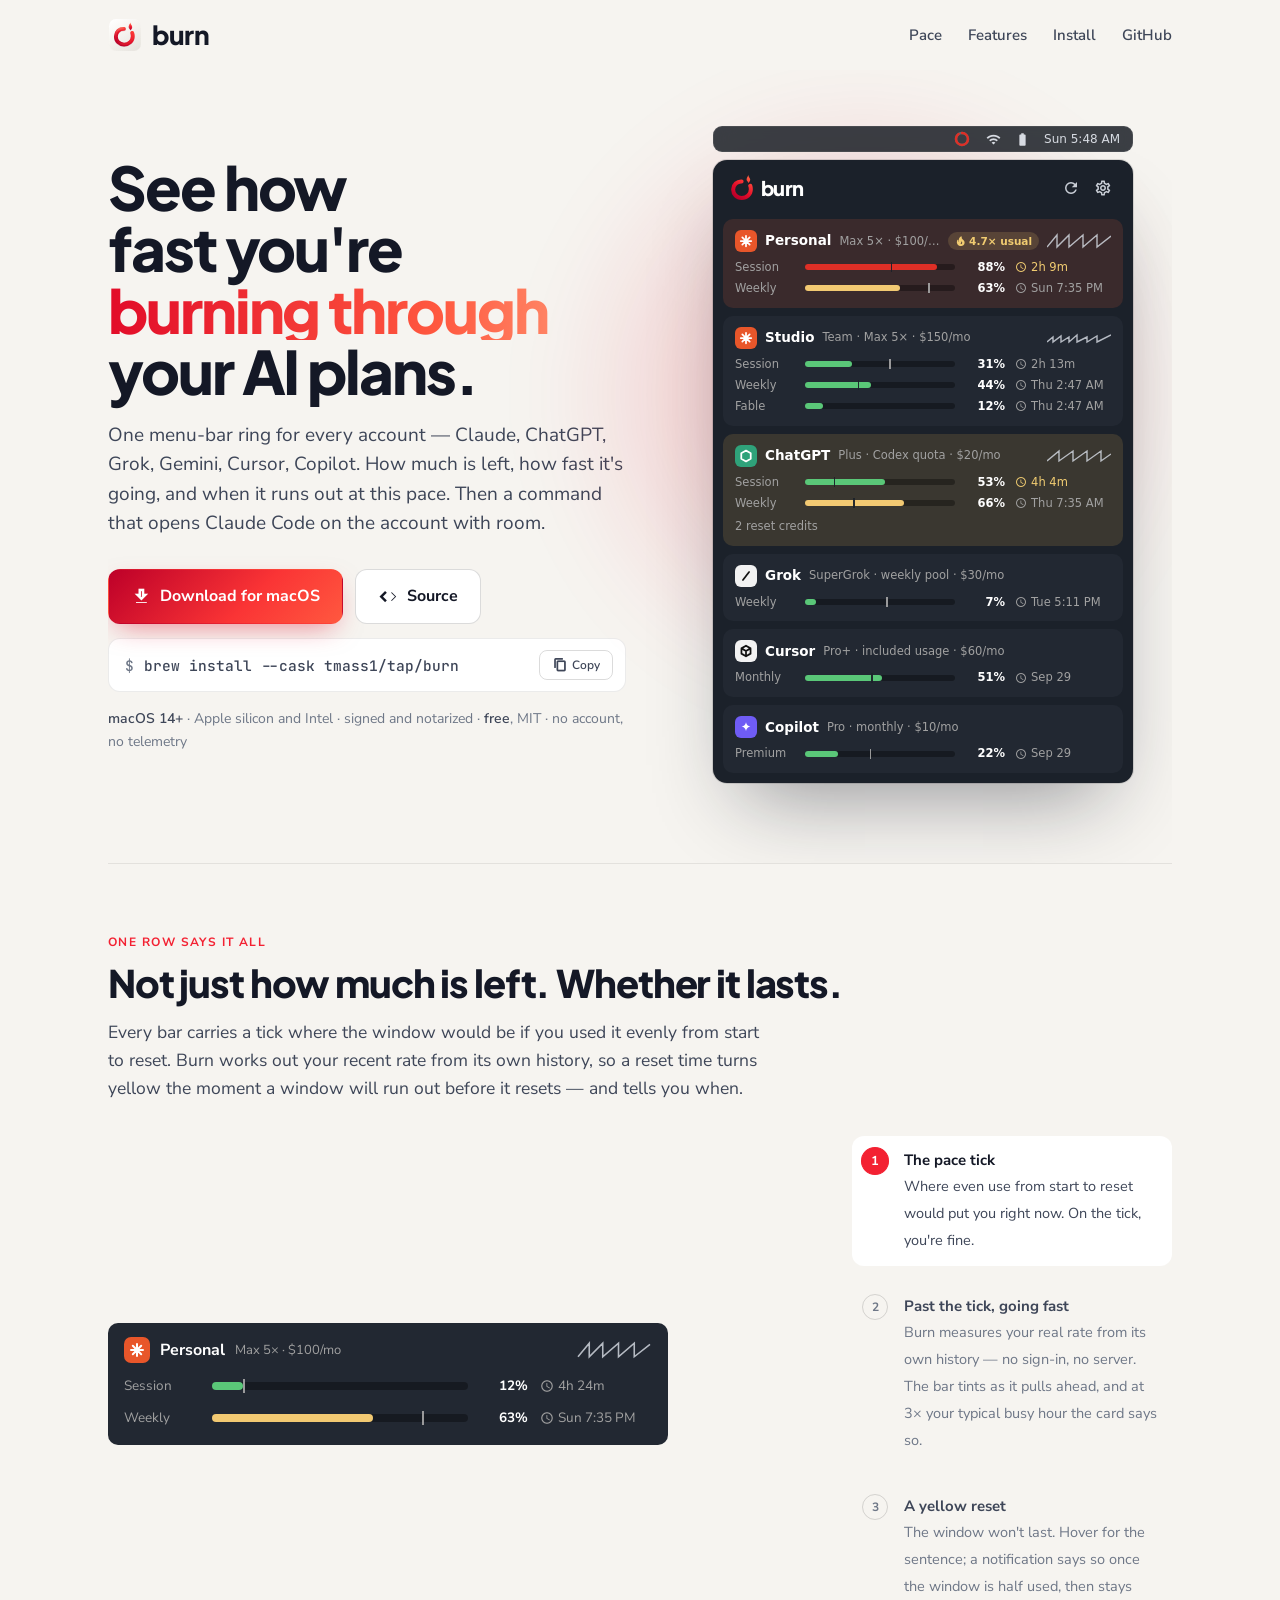
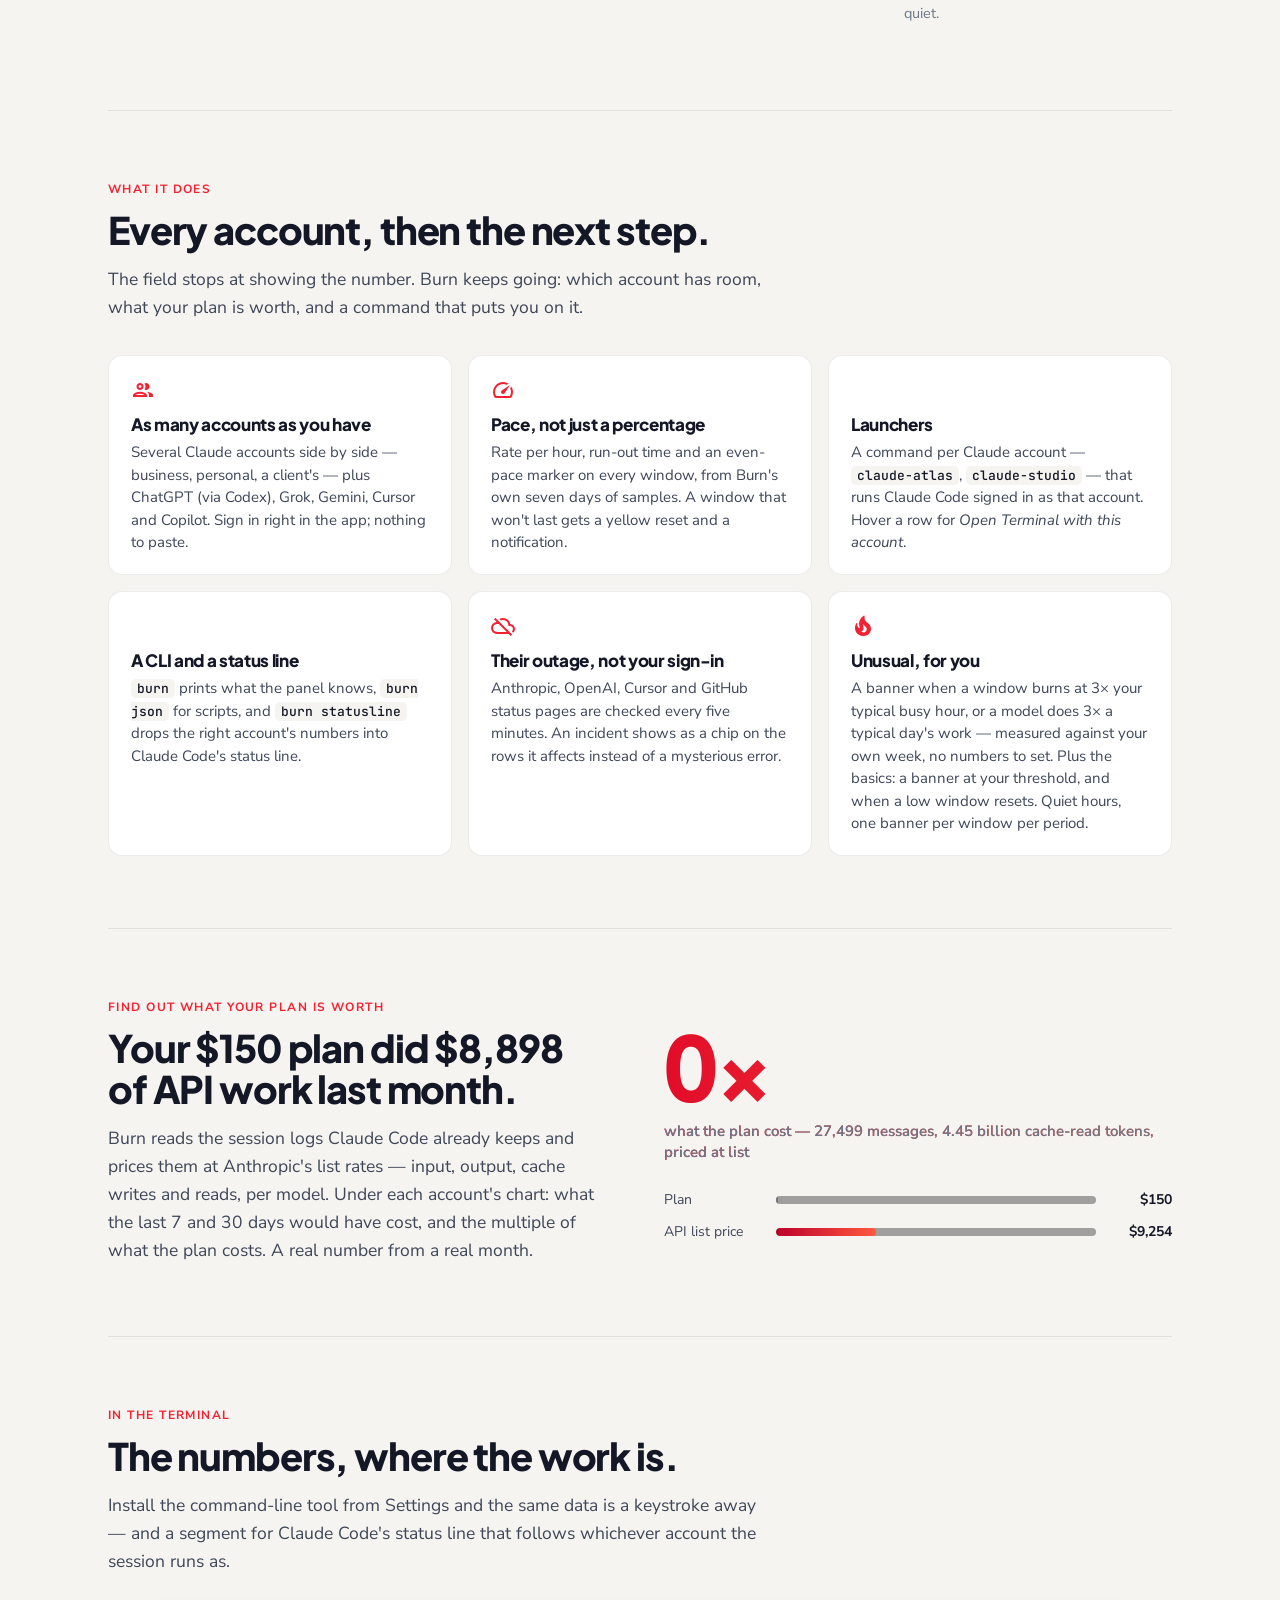
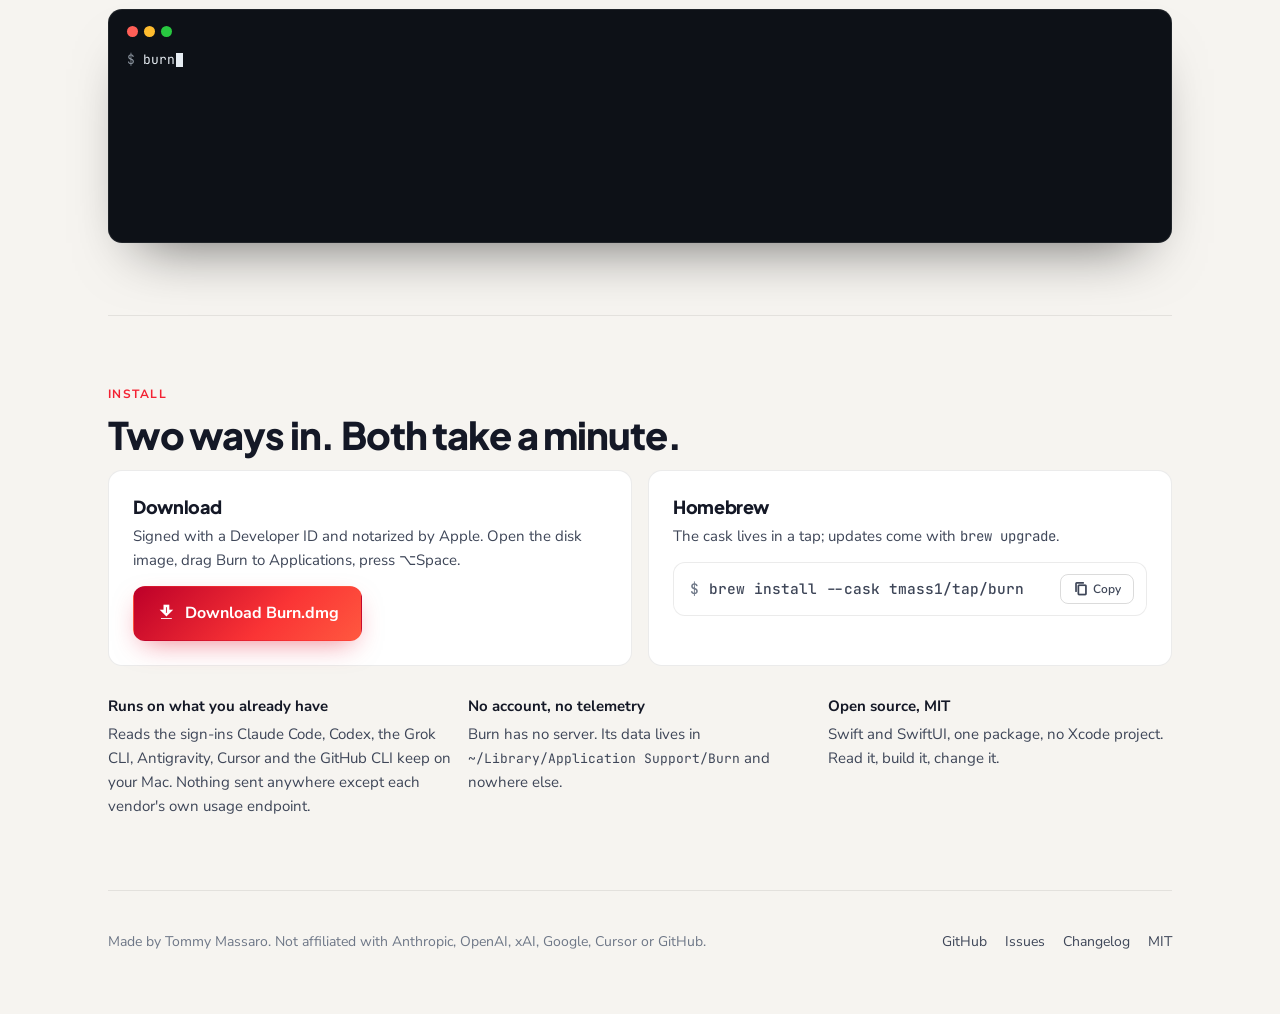
==== commit 88ae17fa: "Landing page: unusual-usage everywhere it shows, DMG download, release line The hero panel's Persona" ====
--- a/site/index.html
+++ b/site/index.html
@@ -4,7 +4,7 @@
 <meta charset="utf-8">
 <meta name="viewport" content="width=device-width, initial-scale=1">
 <title>Burn — see how fast you're burning through your AI plans</title>
-<meta name="description" content="A menu-bar app for the Mac: every AI account — Claude, ChatGPT, Grok, Gemini, Cursor, Copilot — how much is left, how fast it's going, and when it runs out. Free and open source.">
+<meta name="description" content="A menu-bar app for the Mac: every AI account — Claude, ChatGPT, Grok, Gemini, Cursor, Copilot — how much is left, how fast it's going, when it runs out, and a word when it's unusually high for you. Free and open source.">
 <meta property="og:title" content="Burn — see how fast you're burning through your AI plans">
 <meta property="og:description" content="One menu-bar ring for every AI account. How much is left, how fast it's going, when it runs out.">
 <meta property="og:image" content="https://burn-1hx.pages.dev/assets/og.png">
@@ -139,6 +139,10 @@
 .reset .mi{font-size:12px;color:inherit}
 .reset.fast{color:#f1cc71}
 .foot{color:#a1a1a1;font-size:11.5px;margin-top:8px}
+.chip{display:inline-flex;align-items:center;gap:3px;flex:none;height:18px;padding:0 7px;border-radius:9px;background:rgba(241,204,113,.16);color:#f1cc71;font:700 10.5px -apple-system,"SF Pro Text",system-ui,sans-serif;white-space:nowrap;opacity:0;transform:scale(.85);transition:opacity .35s,transform .5s var(--spring)}
+.chip .mi{font-size:11px;color:#f1cc71}
+.chip.on{opacity:1;transform:none}
+.ver{color:var(--ink2);font-weight:600}
 
 /* ── sections ────────────────────────────────────────────── */
 .section{padding:72px 0;border-top:1px solid var(--line);scroll-margin-top:72px}
@@ -291,7 +295,7 @@
         <a class="btn ghost" href="https://github.com/tmass1/burn"><span class="mi" aria-hidden="true">code</span>Source</a>
       </div>
       <div class="brew" data-reveal style="--i:6"><span class="dollar">$</span><span id="brew">brew install --cask tmass1/tap/burn</span><button type="button" data-copy="brew install --cask tmass1/tap/burn"><span class="mi" style="font-size:14px" aria-hidden="true">content_copy</span><span>Copy</span></button></div>
-      <p class="req" data-reveal style="--i:7"><b>macOS 14+</b> · Apple silicon and Intel · signed and notarized · <b>free</b>, MIT · no account, no telemetry</p>
+      <p class="req" data-reveal style="--i:7"><span id="ver"></span><b>macOS 14+</b> · Apple silicon and Intel · signed and notarized · <b>free</b>, MIT · no account, no telemetry</p>
     </div>
 
     <div class="shot" id="panel-shot" data-reveal style="--i:2">
@@ -316,6 +320,7 @@
             <div class="ah">
               <span class="tile claude" style="--i:0"><svg viewBox="0 0 16 16"><path d="M8 2v12M2 8h12M3.8 3.8l8.4 8.4M12.2 3.8l-8.4 8.4"/></svg></span>
               <span class="nm">Personal</span><span class="pl">Max 5× · $100/mo</span>
+              <span class="chip" id="hero-chip" title="Session at 28 %/h; 6 %/h is typical for this account"><i class="mi" aria-hidden="true">local_fire_department</i>4.7× usual</span>
               <svg class="spark" viewBox="0 0 64 16" aria-hidden="true"><path d="M0 14 L10 2 L10 14 L22 2 L22 14 L36 2 L36 14 L50 2 L50 14 L64 3"/></svg>
               <span class="rowmenu" aria-hidden="true"><i class="mi">terminal</i><i class="mi">content_copy</i><i class="mi">visibility_off</i></span>
             </div>
@@ -388,6 +393,7 @@
           <div class="ah">
             <span class="tile claude" style="transform:none;opacity:1"><svg viewBox="0 0 16 16"><path d="M8 2v12M2 8h12M3.8 3.8l8.4 8.4M12.2 3.8l-8.4 8.4"/></svg></span>
             <span class="nm">Personal</span><span class="pl">Max 5× · $100/mo</span>
+            <span class="chip" id="s-chip"><i class="mi" aria-hidden="true">local_fire_department</i>3× usual</span>
             <svg class="spark" viewBox="0 0 64 16" aria-hidden="true"><path d="M0 14 L10 2 L10 14 L22 2 L22 14 L36 2 L36 14 L50 2 L50 14 L64 3"/></svg>
           </div>
           <div class="line"><span class="lbl">Session</span><div class="meter"><i id="s-fill" style="width:12%"></i><span class="tk on" id="s-tick" style="left:12%"></span></div><span class="pct" id="s-pct">12%</span><span class="reset" id="s-reset"><i class="mi" aria-hidden="true">schedule</i><span>4h 24m</span></span></div>
@@ -402,7 +408,7 @@
       </div>
       <div class="notes" data-reveal style="--i:4">
         <div class="note on"><span class="n">1</span><div><b>The pace tick</b><span>Where even use from start to reset would put you right now. On the tick, you're fine.</span></div></div>
-        <div class="note"><span class="n">2</span><div><b>Past the tick, going fast</b><span>Burn measures your real rate from its own history — no sign-in, no server. The bar tints as it pulls ahead.</span></div></div>
+        <div class="note"><span class="n">2</span><div><b>Past the tick, going fast</b><span>Burn measures your real rate from its own history — no sign-in, no server. The bar tints as it pulls ahead, and at 3× your typical busy hour the card says so.</span></div></div>
         <div class="note"><span class="n">3</span><div><b>A yellow reset</b><span>The window won't last. Hover for the sentence; a notification says so once the window is half used, then stays quiet.</span></div></div>
       </div>
     </div>
@@ -418,7 +424,7 @@
       <div class="feat" data-reveal style="--i:2"><span class="mi" aria-hidden="true">terminal</span><h3>Launchers</h3><p>A command per Claude account — <code>claude-atlas</code>, <code>claude-studio</code> — that runs Claude Code signed in as that account. Hover a row for <em>Open Terminal with this account</em>.</p></div>
       <div class="feat" data-reveal style="--i:3"><span class="mi" aria-hidden="true">data_object</span><h3>A CLI and a status line</h3><p><code>burn</code> prints what the panel knows, <code>burn json</code> for scripts, and <code>burn statusline</code> drops the right account's numbers into Claude Code's status line.</p></div>
       <div class="feat" data-reveal style="--i:4"><span class="mi" aria-hidden="true">cloud_off</span><h3>Their outage, not your sign-in</h3><p>Anthropic, OpenAI, Cursor and GitHub status pages are checked every five minutes. An incident shows as a chip on the rows it affects instead of a mysterious error.</p></div>
-      <div class="feat" data-reveal style="--i:5"><span class="mi" aria-hidden="true">notifications_active</span><h3>Quiet until it matters</h3><p>A banner when a window passes your threshold, when a low one resets, and when one won't last at this pace. Quiet hours, one banner per window per period.</p></div>
+      <div class="feat" data-reveal style="--i:5"><span class="mi" aria-hidden="true">local_fire_department</span><h3>Unusual, for you</h3><p>A banner when a window burns at 3× your typical busy hour, or a model does 3× a typical day's work — measured against your own week, no numbers to set. Plus the basics: a banner at your threshold, and when a low window resets. Quiet hours, one banner per window per period.</p></div>
     </div>
   </section>
 
@@ -446,9 +452,9 @@
     <div class="term" id="term" data-reveal style="--i:3" aria-label="Terminal session showing burn and burn statusline">
       <div class="bar3" aria-hidden="true"><i></i><i></i><i></i></div>
       <div class="tl"><span class="c">$ </span><span id="cmd1"></span><span class="cur on" id="cur1"></span></div>
-      <div class="tl out">Personal   session <span class="r">88%</span> · resets in 2h 9m · <span class="y">runs out in 25m</span>      weekly <span class="y">63%</span> · resets Sun 7:35 PM</div>
-      <div class="tl out">Studio     session <span class="g">31%</span> · resets in 2h 13m                       weekly <span class="g">44%</span> · resets Thu 2:47 AM</div>
-      <div class="tl out">ChatGPT    session <span class="g">53%</span> · resets in 4h 4m · <span class="y">runs out in 3h 10m</span>   weekly <span class="y">66%</span> · resets Thu 7:35 AM</div>
+      <div class="tl out">Personal   session <span class="r">88%</span> · resets in 2h 9m · <span class="y">runs out in 25m</span> · <span class="y">3× usual</span>  weekly <span class="y">63%</span> · resets Sun 7:35 PM</div>
+      <div class="tl out">Studio     session <span class="g">31%</span> · resets in 2h 13m                              weekly <span class="g">44%</span> · resets Thu 2:47 AM</div>
+      <div class="tl out">ChatGPT    session <span class="g">53%</span> · resets in 4h 4m · <span class="y">runs out in 3h 10m</span>          weekly <span class="y">66%</span> · resets Thu 7:35 AM</div>
       <div class="tl out">Grok       weekly <span class="g">7%</span> · resets Tue 5:11 PM</div>
       <div class="tl out">Cursor     monthly <span class="g">51%</span> · resets Sep 29</div>
       <div class="tl out">Copilot    premium <span class="g">22%</span> · resets Sep 29</div>
@@ -561,7 +567,7 @@
     });
     if (reduce) {
       bars.forEach(b => { b.fill.style.width = b.to + '%'; b.pct.textContent = b.to + '%'; if (b.tk) b.tk.classList.add('on'); if (b.reset.hasAttribute('data-fast')) b.reset.classList.add('fast'); });
-      ring.style.strokeDashoffset = C * (1 - .88); return;
+      ring.style.strokeDashoffset = C * (1 - .88); $('#hero-chip').classList.add('on'); return;
     }
     const start = performance.now() + 150;
     const step = now => {
@@ -571,7 +577,11 @@
         const p = clamp01((now - start - b.delay) / b.dur), e = ease.out(p);
         b.fill.style.width = (e * b.to) + '%'; b.pct.textContent = Math.round(e * b.to) + '%';
         if (b.primary) ring.style.strokeDashoffset = C * (1 - e * b.to / 100);
-        if (p >= 1) { b.done = true; if (b.tk) b.tk.classList.add('on'); if (b.reset.hasAttribute('data-fast')) setTimeout(() => b.reset.classList.add('fast'), 350); }
+        if (p >= 1) {
+          b.done = true; if (b.tk) b.tk.classList.add('on');
+          if (b.reset.hasAttribute('data-fast')) setTimeout(() => b.reset.classList.add('fast'), 350);
+          if (b.primary) setTimeout(() => $('#hero-chip').classList.add('on'), 700);
+        }
         else pending = true;
       });
       if (pending) requestAnimationFrame(step);
@@ -583,7 +593,7 @@
   (() => {
     const st = $('#stage'); if (!st) return;
     const card = $('#st-card'), fill = $('#s-fill'), tk = $('#s-tick'), pct = $('#s-pct'), reset = $('#s-reset'), resetText = $('#s-reset span'),
-      tip = $('#s-tip'), notif = $('#s-notif'), notes = $$('#pace .note');
+      tip = $('#s-tip'), notif = $('#s-notif'), chip = $('#s-chip'), notes = $$('#pace .note');
     const T = 11;
     const fmt = mins => { const h = Math.floor(mins / 60), m = Math.round(mins % 60); return h ? `${h}h ${m}m` : `${m}m`; };
     const color = u => u >= 85 ? 'var(--red)' : u >= 60 ? 'var(--amber)' : 'var(--green)';
@@ -595,6 +605,7 @@
       reset.classList.toggle('fast', s >= 6);
       card.classList.toggle('amber', used > tickAt + 6 && used < 85);
       card.classList.toggle('warn', used >= 85);
+      chip.classList.toggle('on', s >= 4.8 && s < 10.5);
       tip.classList.toggle('on', s >= 6.3 && s < 10.3);
       notif.classList.toggle('on', s >= 7.2 && s < 10.3);
       st.classList.toggle('fade', s >= 10.5);
@@ -660,6 +671,16 @@
     c.style.setProperty('--mx', (e.clientX - r.left) + 'px'); c.style.setProperty('--my', (e.clientY - r.top) + 'px');
   }));
 
+  // ── the current release, under the download button (quietly nothing until there is one)
+  fetch('https://api.github.com/repos/tmass1/burn/releases/latest', { headers: { Accept: 'application/vnd.github+json' } })
+    .then(r => r.ok ? r.json() : null)
+    .then(rel => {
+      if (!rel || !rel.tag_name) return;
+      const dmg = (rel.assets || []).find(a => a.name === 'Burn.dmg');
+      const when = rel.published_at ? new Date(rel.published_at).toLocaleDateString('en-US', { month: 'short', day: 'numeric', year: 'numeric' }) : '';
+      $('#ver').innerHTML = `<span class="ver">Burn ${rel.tag_name.replace(/^v/, '')}</span>${dmg ? ' · ' + (dmg.size / 1048576).toFixed(1) + ' MB' : ''}${when ? ' · ' + when : ''} · `;
+    }).catch(() => {});
+
   // ── copy buttons
   $$('button[data-copy]').forEach(b => b.addEventListener('click', async () => {
     try {
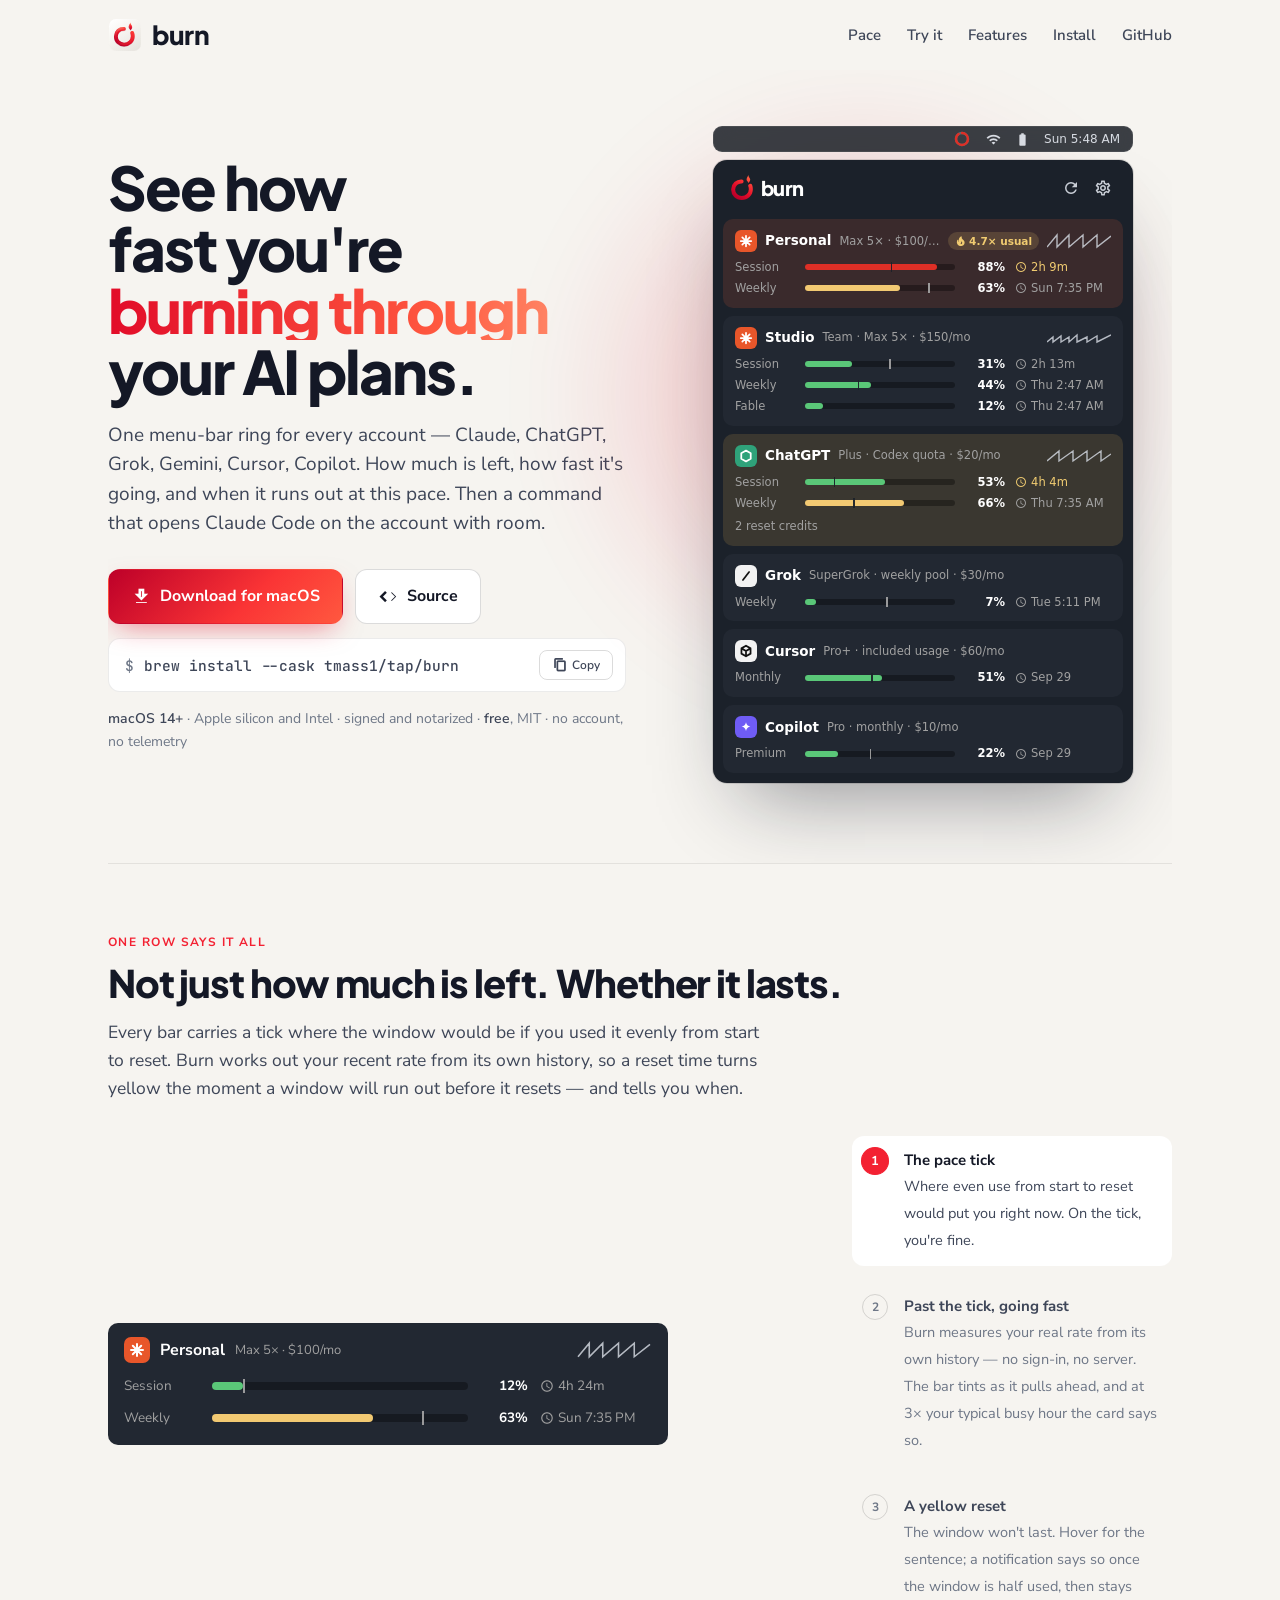
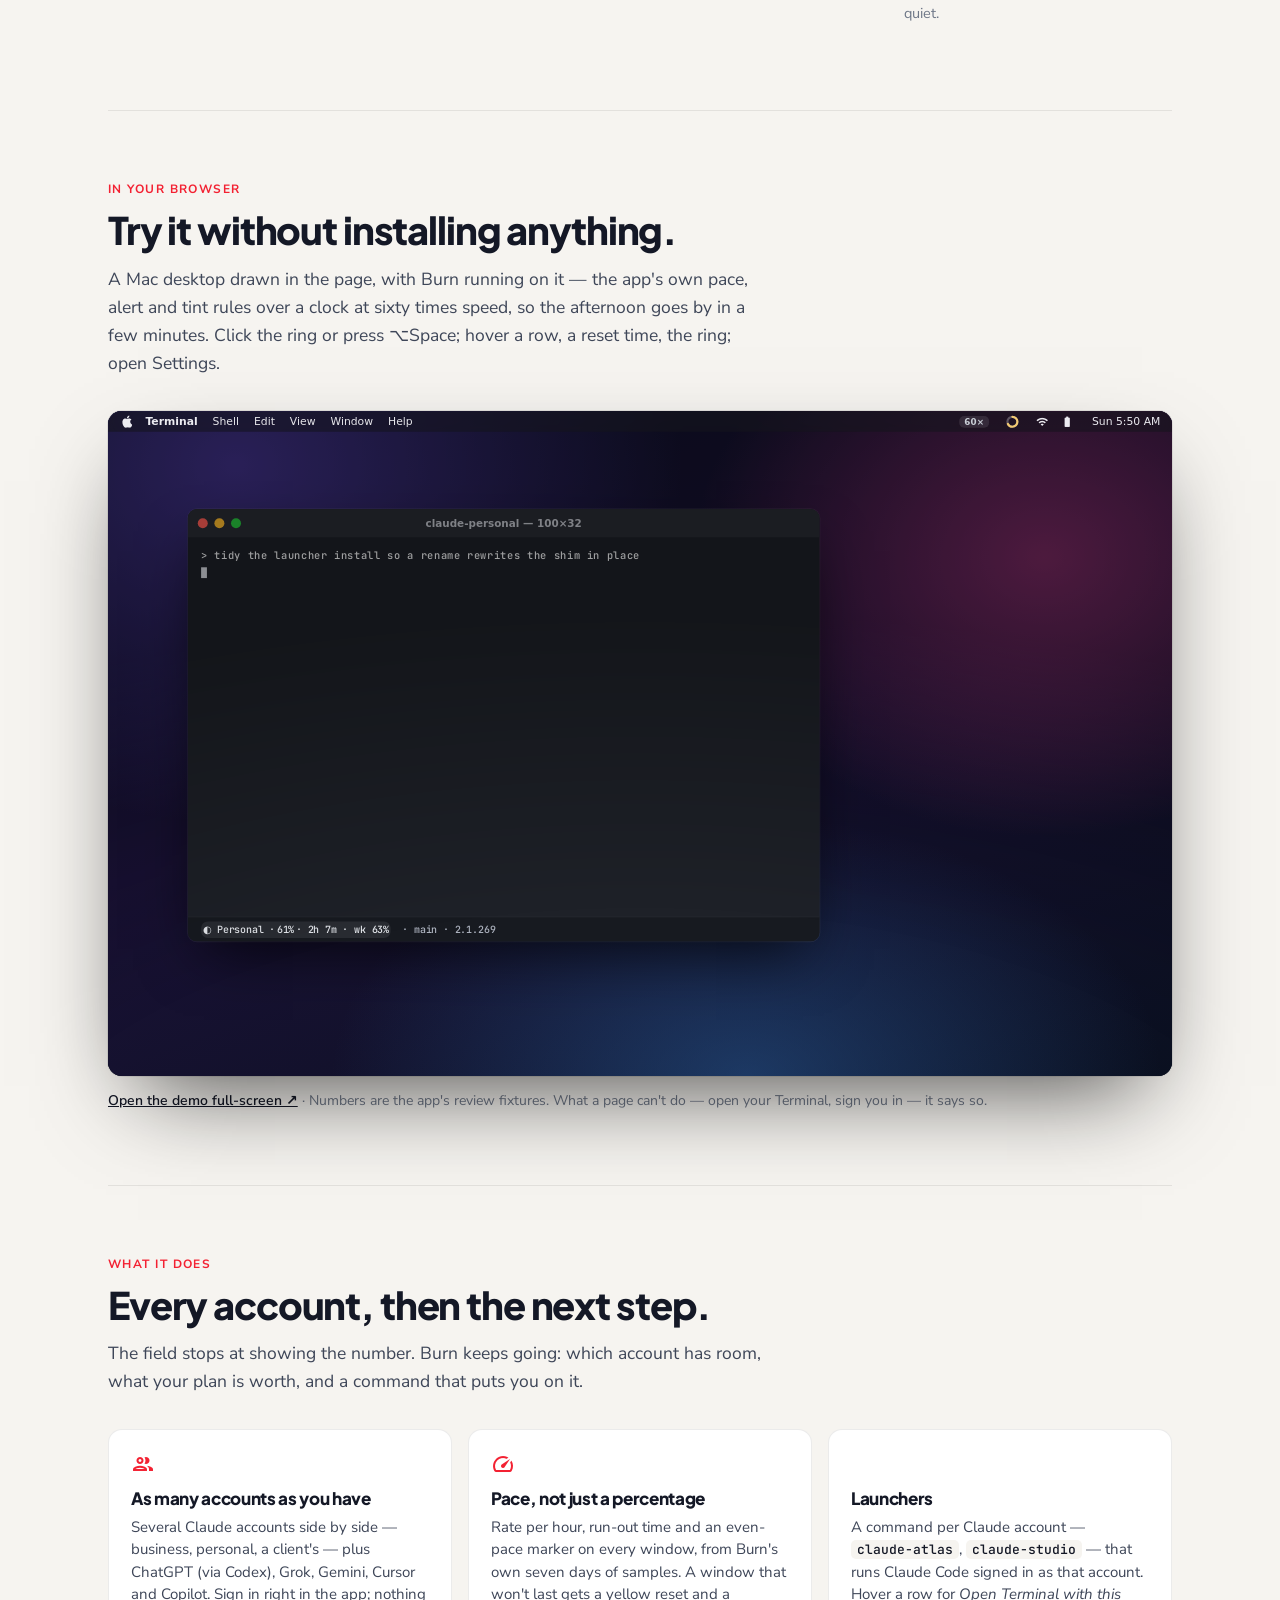
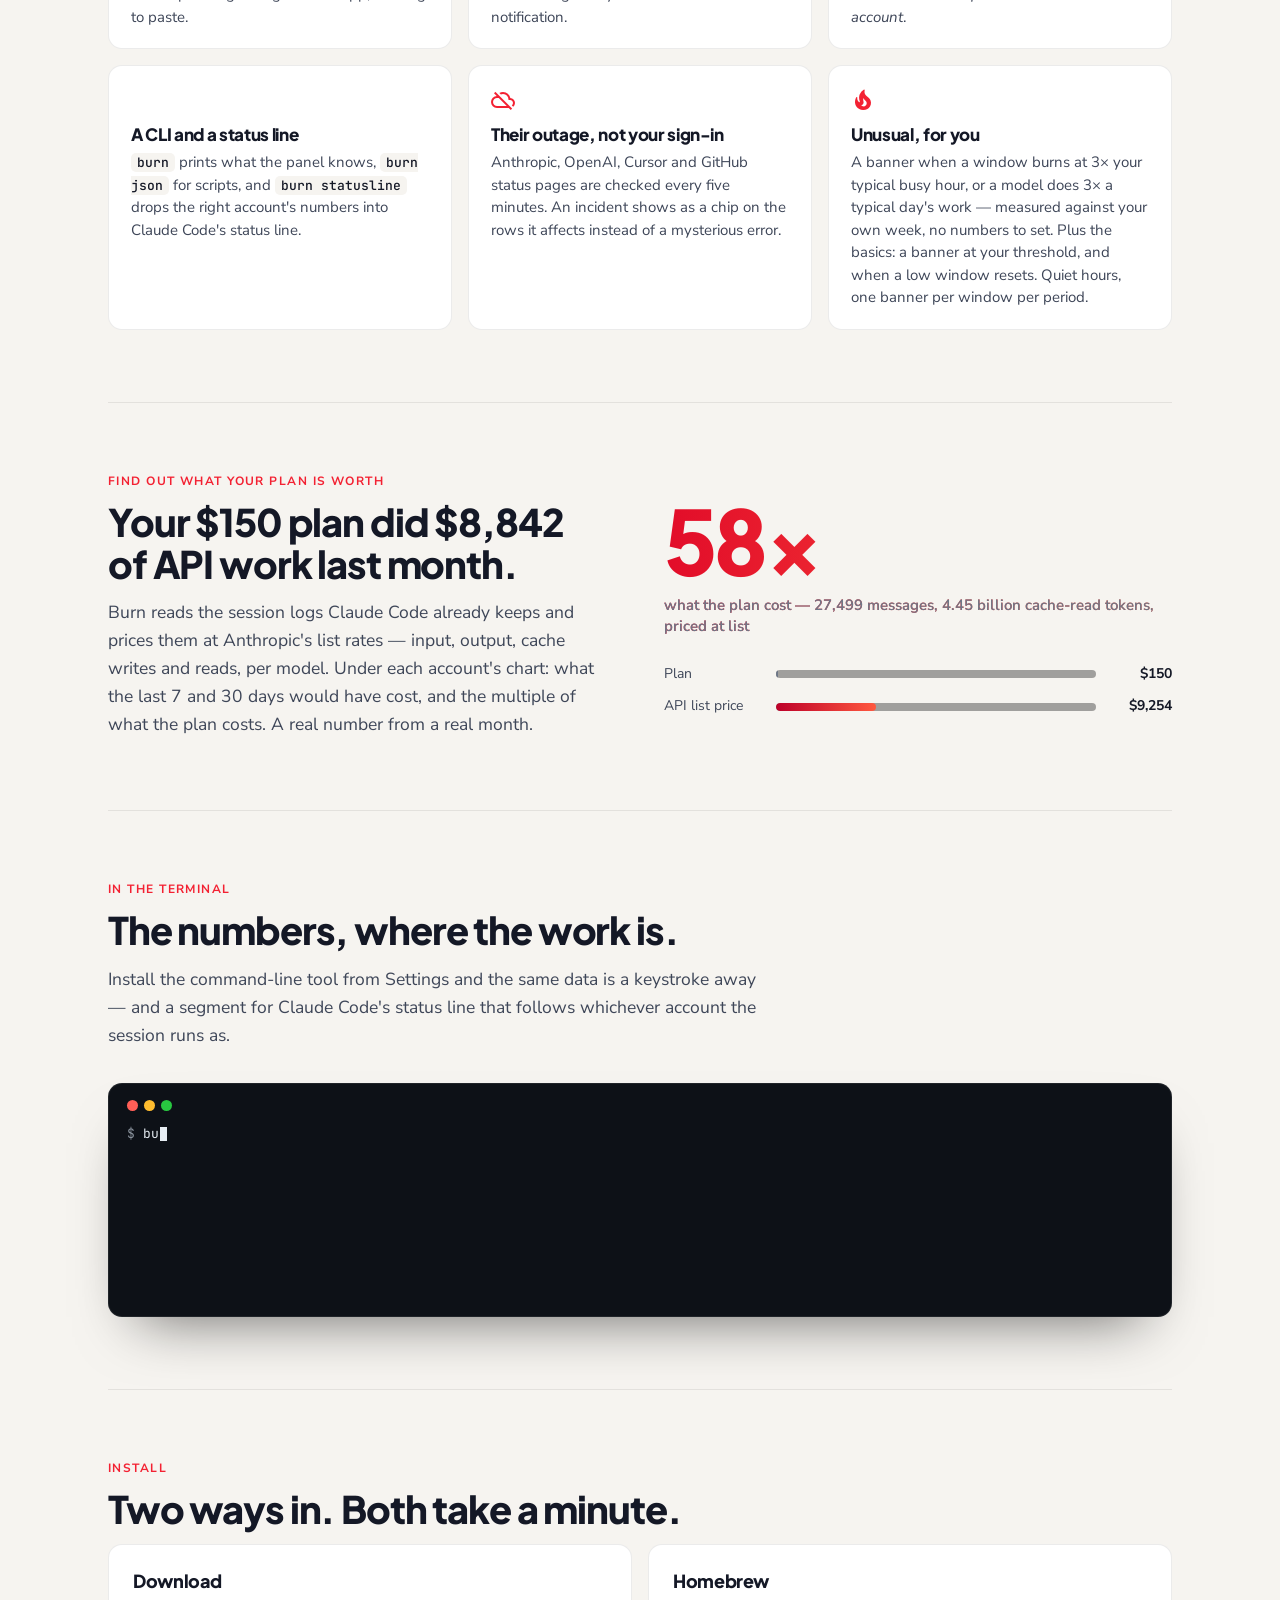
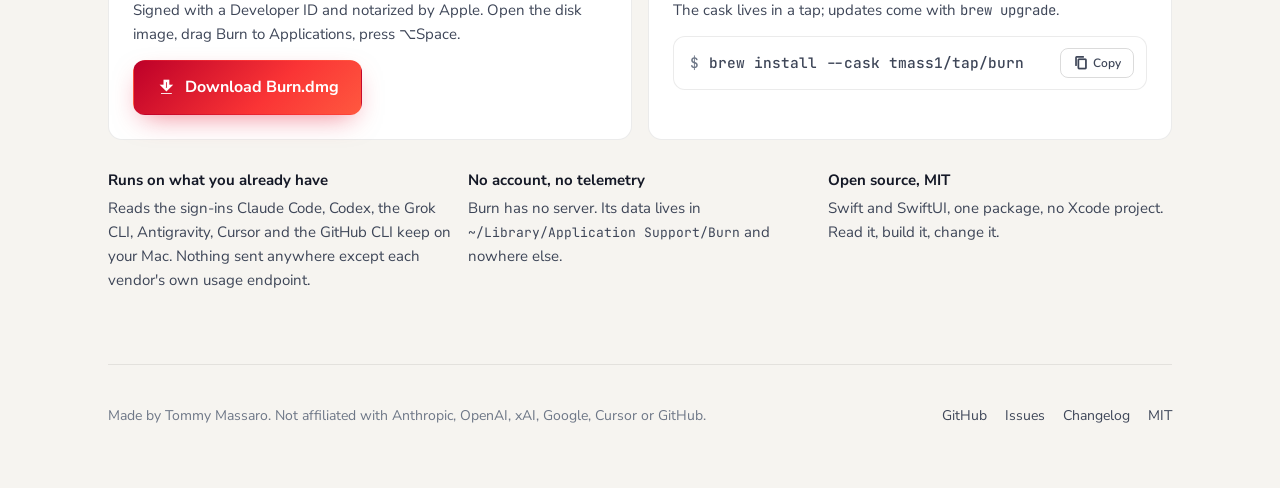
==== commit f165a694: "A web demo: Burn on a Mac desktop drawn in the page site/demo is Burn running in the browser — the p" ====
--- a/site/index.html
+++ b/site/index.html
@@ -185,6 +185,13 @@
 .note.on b{color:var(--ink)}
 .note.on span{color:var(--ink2)}
 
+/* the web demo, framed */
+.demo-frame{position:relative;aspect-ratio:1280/800;border-radius:14px;overflow:hidden;background:#0d1226;box-shadow:0 40px 90px -30px rgba(0,0,0,.7),0 0 0 1px var(--line)}
+.demo-frame iframe{position:absolute;inset:0;width:100%;height:100%;border:0;display:block}
+.demo-note{margin:14px 0 0;font-size:14px;color:var(--mute)}
+.demo-note a{color:var(--ink);font-weight:600}
+@media (max-width:640px){.demo-frame{display:none}.demo-note{margin-top:0}}
+
 /* features */
 .grid{display:grid;grid-template-columns:repeat(3,minmax(0,1fr));gap:16px}
 .feat{position:relative;background:var(--card);border:1px solid var(--line);border-radius:14px;padding:22px 22px 20px;overflow:hidden;transition:transform .3s var(--spring),border-color .3s,box-shadow .3s}
@@ -268,6 +275,7 @@
       </a>
       <div class="links" data-reveal style="--i:1">
         <a href="#pace">Pace</a>
+        <a href="#try">Try it</a>
         <a href="#features">Features</a>
         <a href="#install">Install</a>
         <a href="https://github.com/tmass1/burn">GitHub</a>
@@ -412,6 +420,16 @@
         <div class="note"><span class="n">3</span><div><b>A yellow reset</b><span>The window won't last. Hover for the sentence; a notification says so once the window is half used, then stays quiet.</span></div></div>
       </div>
     </div>
+  </section>
+
+  <section class="section" id="try">
+    <p class="kicker" data-reveal>In your browser</p>
+    <h2 data-reveal style="--i:1">Try it without installing anything.</h2>
+    <p class="sub" data-reveal style="--i:2">A Mac desktop drawn in the page, with Burn running on it — the app's own pace, alert and tint rules over a clock at sixty times speed, so the afternoon goes by in a few minutes. Click the ring or press ⌥Space; hover a row, a reset time, the ring; open Settings.</p>
+    <div class="demo-frame" data-reveal style="--i:3">
+      <iframe src="demo/?embed" title="Burn web demo" loading="lazy" allow="clipboard-write"></iframe>
+    </div>
+    <p class="demo-note" data-reveal style="--i:4"><a href="demo/">Open the demo full-screen ↗</a> · Numbers are the app's review fixtures. What a page can't do — open your Terminal, sign you in — it says so.</p>
   </section>
 
   <section class="section" id="features">
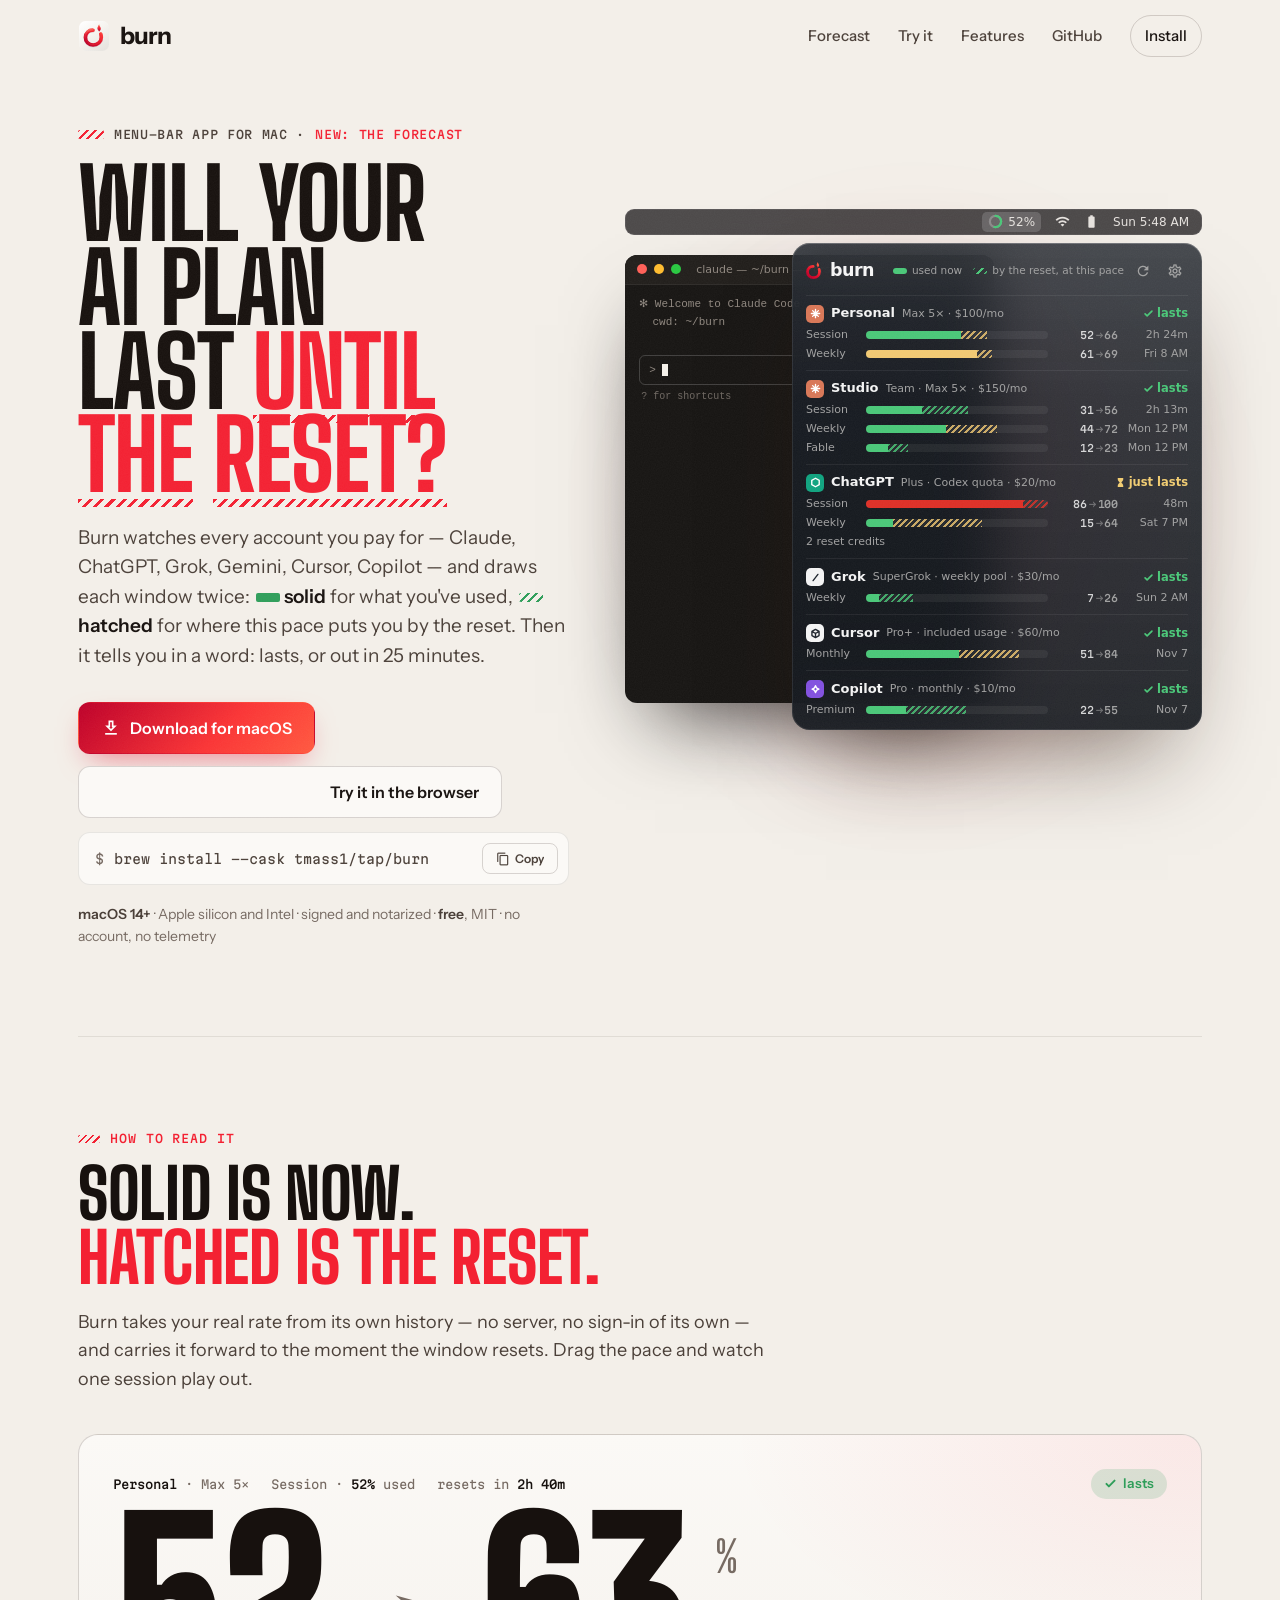
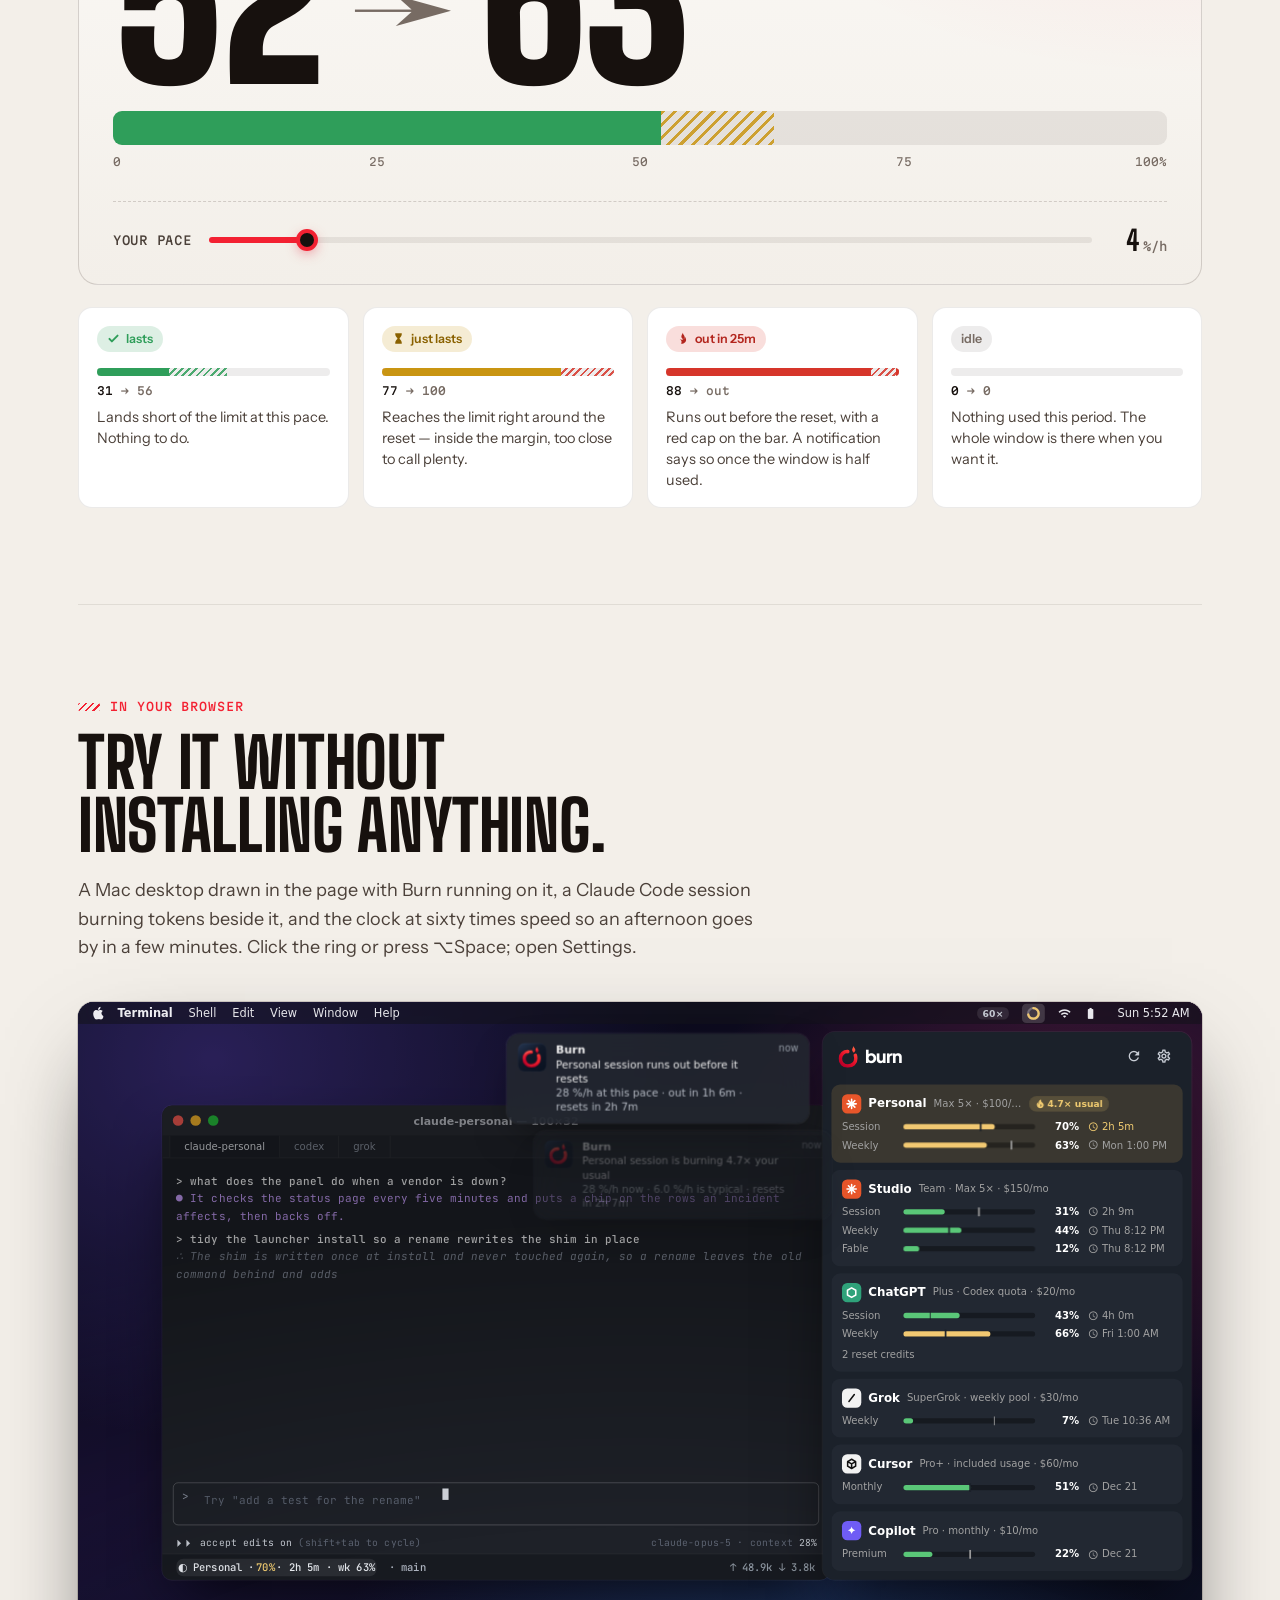
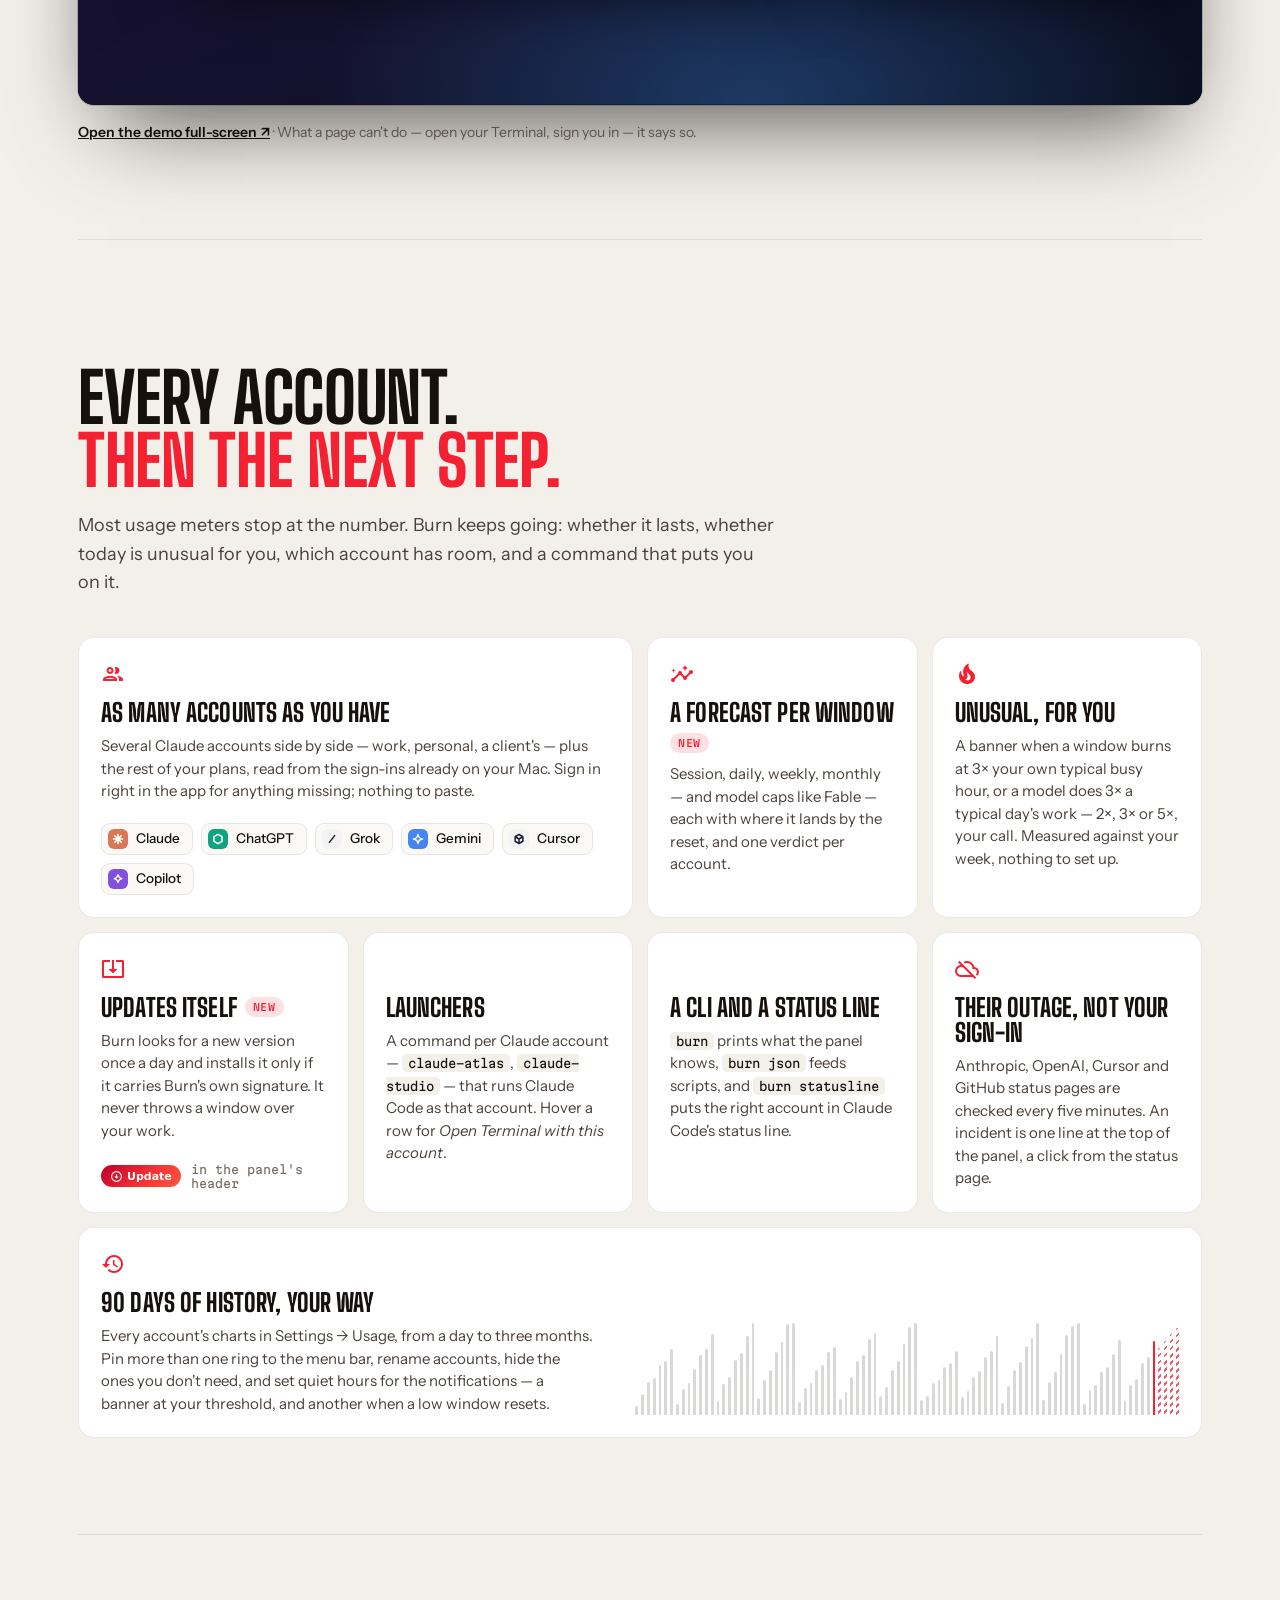
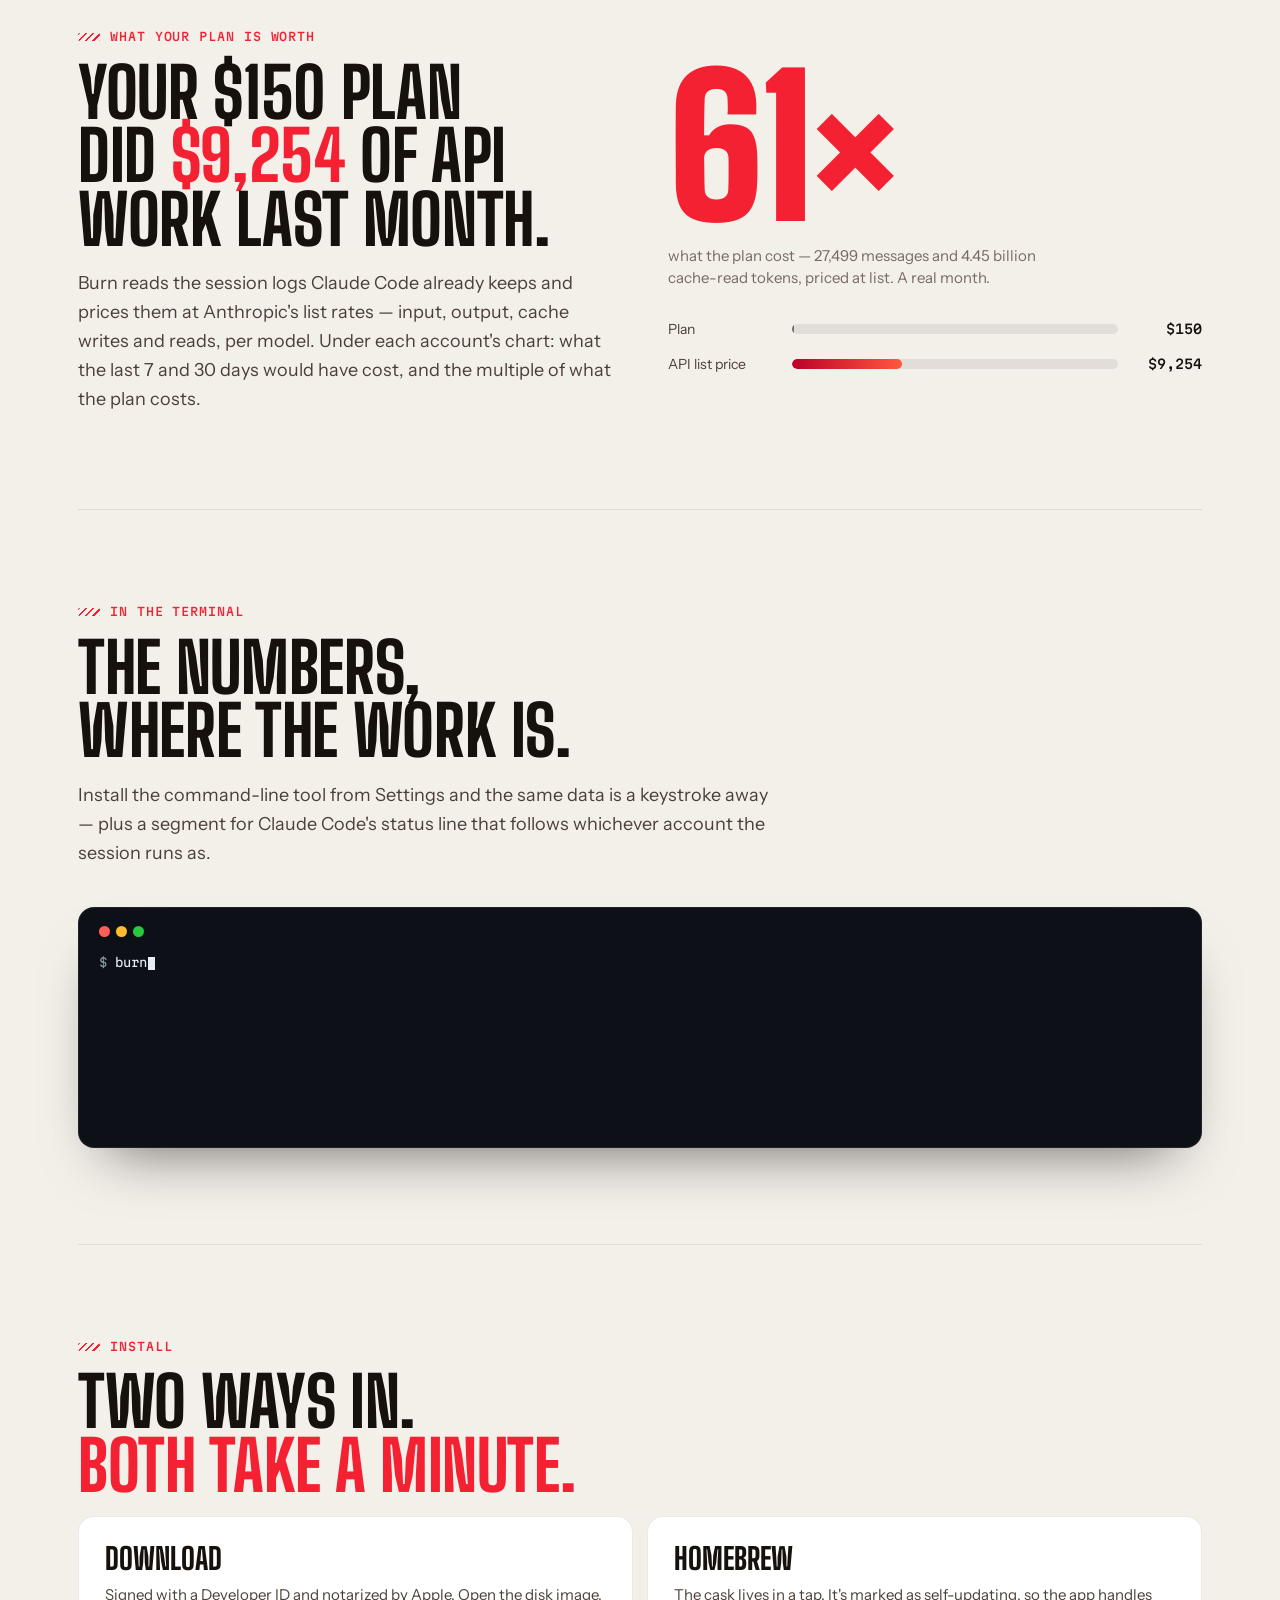
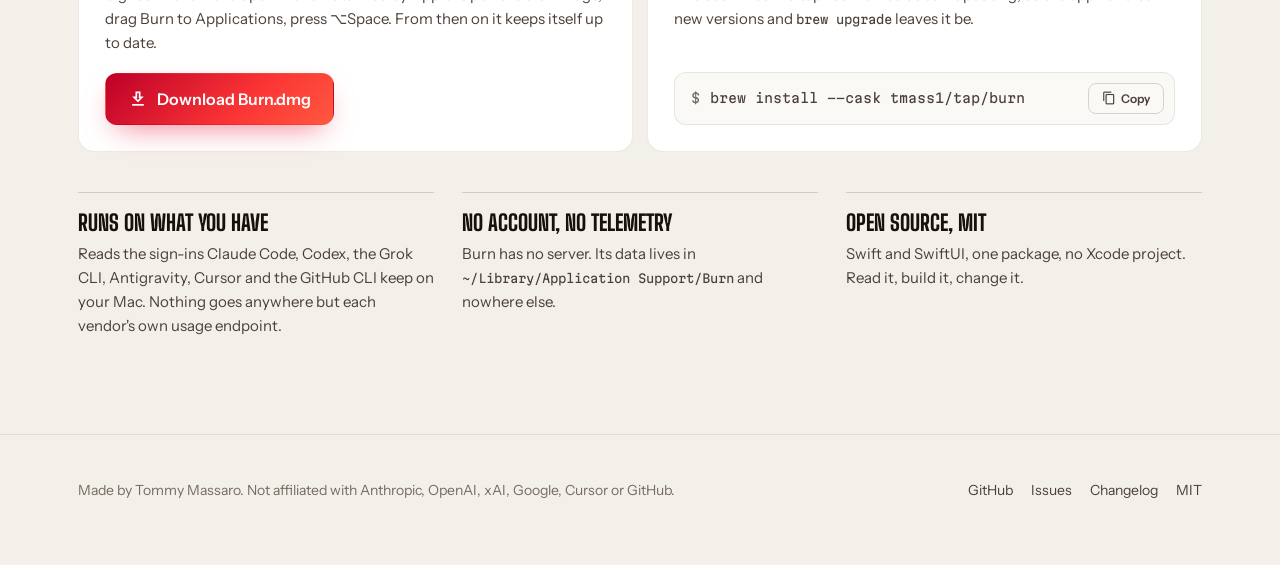
==== commit d4e46e9a: "Site: the forecast, a session burning in the hero, burn.tommymassaro.com The landing page is rebuilt" ====
--- a/site/index.html
+++ b/site/index.html
@@ -3,225 +3,309 @@
 <head>
 <meta charset="utf-8">
 <meta name="viewport" content="width=device-width, initial-scale=1">
-<title>Burn — see how fast you're burning through your AI plans</title>
-<meta name="description" content="A menu-bar app for the Mac: every AI account — Claude, ChatGPT, Grok, Gemini, Cursor, Copilot — how much is left, how fast it's going, when it runs out, and a word when it's unusually high for you. Free and open source.">
-<meta property="og:title" content="Burn — see how fast you're burning through your AI plans">
-<meta property="og:description" content="One menu-bar ring for every AI account. How much is left, how fast it's going, when it runs out.">
-<meta property="og:image" content="https://burn-1hx.pages.dev/assets/og.png">
-<meta name="theme-color" content="#0B1322" media="(prefers-color-scheme: dark)">
-<meta name="theme-color" content="#F6F4F0" media="(prefers-color-scheme: light)">
+<title>Burn — will your AI plan last until the reset?</title>
+<meta name="description" content="A menu-bar app for the Mac that forecasts every AI plan you pay for — Claude, ChatGPT, Grok, Gemini, Cursor, Copilot. Solid for what you've used, hatched for where this pace puts you by the reset. Free and open source.">
+<meta property="og:title" content="Burn — will your AI plan last until the reset?">
+<meta property="og:description" content="Every AI plan you pay for, forecast in your menu bar: what you've used, and where this pace puts you by the reset.">
+<meta property="og:image" content="https://burn.tommymassaro.com/assets/og.png">
+<meta property="og:url" content="https://burn.tommymassaro.com/">
+<link rel="canonical" href="https://burn.tommymassaro.com/">
+<meta name="theme-color" content="#0E0C0B" media="(prefers-color-scheme: dark)">
+<meta name="theme-color" content="#F3EFE9" media="(prefers-color-scheme: light)">
 <link rel="icon" href="assets/burn-midnight.svg" type="image/svg+xml">
 <link rel="preconnect" href="https://fonts.googleapis.com">
 <link rel="preconnect" href="https://fonts.gstatic.com" crossorigin>
-<link rel="stylesheet" href="https://fonts.googleapis.com/css2?family=Plus+Jakarta+Sans:wght@700;800&family=Nunito+Sans:ital,opsz,wght@0,6..12,400;0,6..12,600;0,6..12,700;1,6..12,400&family=JetBrains+Mono:wght@400;500&display=swap">
+<link rel="stylesheet" href="https://fonts.googleapis.com/css2?family=Big+Shoulders+Display:wght@600;800;900&family=Instrument+Sans:ital,wght@0,400;0,500;0,600;0,700;1,400&family=Martian+Mono:wght@400;500&display=swap">
 <link rel="stylesheet" href="https://fonts.googleapis.com/icon?family=Material+Icons+Outlined">
 <style>
 :root{
-  --bg:#0B1322;--bg2:#111929;--card:#151f31;--line:rgba(255,255,255,.08);--line2:rgba(255,255,255,.14);
-  --ink:#F3F4F6;--ink2:#B8C0CF;--mute:#7C8798;
-  --ember1:#BD0029;--ember2:#E20C29;--ember3:#FA3435;--ember4:#FF583F;--ember:#F32132;
-  --green:#5ac778;--amber:#f2c972;--red:#de2f26;
-  --slate:#1b212a;--slate2:#222832;--track:rgba(0,0,0,.35);
-  --glow:.62;--spot:.16;
+  --bg:#0E0C0B;--bg2:#151211;--card:#1A1615;--line:rgba(255,236,224,.08);--line2:rgba(255,236,224,.16);
+  --ink:#F4EEE8;--ink2:#C8BEB5;--mute:#8F857D;
+  --e1:#BD0029;--e2:#E20C29;--e3:#FA3435;--e4:#FF583F;--ember:#F32132;
+  --fine:#4ac778;--warn:#f2c972;--crit:#ff5a4a;--critText:#ffa49b;--warnText:#f1cc71;
+  --lane:rgba(255,236,224,.07);--glow:.5;--grain:.06;
+  --display:"Big Shoulders Display",ui-sans-serif,system-ui,sans-serif;
+  --body:"Instrument Sans",ui-sans-serif,system-ui,-apple-system,sans-serif;
+  --mono:"Martian Mono",ui-monospace,Menlo,monospace;
+  --sf:-apple-system,BlinkMacSystemFont,"SF Pro Text","Helvetica Neue",system-ui,sans-serif;
   --ease:cubic-bezier(.2,.7,.2,1);--spring:cubic-bezier(.34,1.4,.64,1);
+  color-scheme:dark;
 }
 @media (prefers-color-scheme:light){
-  :root{--bg:#F6F4F0;--bg2:#FFFFFF;--card:#FFFFFF;--line:rgba(0,0,0,.08);--line2:rgba(0,0,0,.14);--ink:#141826;--ink2:#3E4658;--mute:#6E7787;--glow:.32;--spot:.09}
+  :root{--bg:#F3EFE9;--bg2:#FBF9F6;--card:#FFFFFF;--line:rgba(36,22,14,.09);--line2:rgba(36,22,14,.17);--ink:#17110E;--ink2:#4B4039;--mute:#776B63;
+    --fine:#2f9e5a;--warn:#c99512;--crit:#d6352a;--critText:#b3261e;--warnText:#8a6100;--lane:rgba(36,22,14,.08);--glow:.28;--grain:.045;color-scheme:light}
 }
 *{box-sizing:border-box}
-html{scroll-behavior:smooth}
-body{margin:0;background:var(--bg);color:var(--ink);font:400 17px/1.6 "Nunito Sans",ui-sans-serif,system-ui,-apple-system,sans-serif;-webkit-font-smoothing:antialiased;overflow-x:hidden}
+html{scroll-behavior:smooth;overflow-x:clip}
+body{margin:0;background:var(--bg);color:var(--ink);font:400 17px/1.6 var(--body);-webkit-font-smoothing:antialiased;overflow-x:clip}
+body::after{content:"";position:fixed;inset:0;z-index:100;pointer-events:none;opacity:var(--grain);background-image:url("data:image/svg+xml;utf8,<svg xmlns='http://www.w3.org/2000/svg' width='160' height='160'><filter id='n'><feTurbulence type='fractalNoise' baseFrequency='.85' numOctaves='2' stitchTiles='stitch'/><feColorMatrix values='0 0 0 0 1  0 0 0 0 1  0 0 0 0 1  0 0 0 .9 0'/></filter><rect width='100%' height='100%' filter='url(%23n)'/></svg>")}
 a{color:inherit}
-.mi{font-family:"Material Icons Outlined";font-size:20px;line-height:1;display:inline-block;vertical-align:middle;font-feature-settings:"liga";font-style:normal}
-.wrap{max-width:1120px;margin:0 auto;padding:0 28px}
+.mi{font-family:"Material Icons Outlined";font-size:20px;line-height:1;display:inline-block;vertical-align:middle;font-feature-settings:"liga";font-style:normal;font-weight:normal}
+.wrap{max-width:1180px;margin:0 auto;padding:0 28px}
 .dark-only{display:inline}.light-only{display:none}
 @media (prefers-color-scheme:light){.dark-only{display:none}.light-only{display:inline}}
-
-/* ── reveal system ───────────────────────────────────────── */
-[data-reveal]{opacity:0;transform:translateY(22px)}
-[data-reveal].in{opacity:1;transform:none;transition:opacity .8s var(--ease),transform .8s var(--ease);transition-delay:calc(var(--i,0)*90ms)}
-
-/* ── nav ─────────────────────────────────────────────────── */
-#prog{position:fixed;left:0;top:0;height:2px;width:100%;background:linear-gradient(90deg,var(--ember1),var(--ember3),var(--ember4));transform-origin:0 50%;transform:scaleX(0);z-index:60;pointer-events:none}
-.top{position:sticky;top:0;z-index:50;transition:background .35s,border-color .35s,backdrop-filter .35s}
-.top.stuck{background:color-mix(in srgb,var(--bg) 74%,transparent);-webkit-backdrop-filter:blur(16px) saturate(1.4);backdrop-filter:blur(16px) saturate(1.4);border-bottom:1px solid var(--line)}
-nav{display:flex;align-items:center;justify-content:space-between;height:70px}
+.hatch{background:repeating-linear-gradient(135deg,currentColor 0 2px,transparent 2px 6px)}
+:focus-visible{outline:2px solid var(--ember);outline-offset:3px;border-radius:4px}
+
+/* ── reveal ─────────────────────────────────────────────── */
+[data-reveal]{opacity:0;transform:translateY(24px)}
+[data-reveal].in{opacity:1;transform:none;transition:opacity .9s var(--ease),transform .9s var(--ease);transition-delay:calc(var(--i,0)*90ms)}
+
+/* ── nav ────────────────────────────────────────────────── */
+#prog{position:fixed;left:0;top:0;height:3px;width:100%;color:var(--ember);transform-origin:0 50%;transform:scaleX(0);z-index:60;pointer-events:none}
+.top{position:sticky;top:0;z-index:50;transition:background .35s,border-color .35s}
+.top.stuck{background:color-mix(in srgb,var(--bg) 78%,transparent);-webkit-backdrop-filter:blur(16px) saturate(1.3);backdrop-filter:blur(16px) saturate(1.3);border-bottom:1px solid var(--line)}
+nav{display:flex;align-items:center;justify-content:space-between;gap:20px;height:72px}
 .wordmark{display:inline-flex;align-items:center;gap:10px;text-decoration:none}
-.wordmark img{width:34px;height:34px;transition:transform .5s var(--spring)}
-.wordmark:hover img{transform:rotate(-8deg) scale(1.06)}
-.wordmark b{font:800 26px/1 "Plus Jakarta Sans",system-ui,sans-serif;letter-spacing:-.03em}
-nav .links{display:flex;gap:26px;font-weight:600;font-size:15px}
+.wordmark img{width:32px;height:32px;transition:transform .5s var(--spring)}
+.wordmark:hover img{transform:rotate(-10deg) scale(1.06)}
+.wordmark b{font:700 24px/1 var(--body);letter-spacing:-.04em}
+nav .links{display:flex;align-items:center;gap:28px;font-weight:500;font-size:15px}
 nav .links a{position:relative;text-decoration:none;color:var(--ink2);padding:6px 0;transition:color .2s}
-nav .links a::after{content:"";position:absolute;left:0;right:0;bottom:0;height:2px;border-radius:2px;background:var(--ember);transform:scaleX(0);transform-origin:0 50%;transition:transform .3s var(--ease)}
+nav .links a::after{content:"";position:absolute;left:0;right:0;bottom:0;height:3px;color:var(--ember);transform:scaleX(0);transform-origin:0 50%;transition:transform .35s var(--ease)}
 nav .links a:hover{color:var(--ink)}
 nav .links a:hover::after{transform:scaleX(1)}
-
-/* ── hero ────────────────────────────────────────────────── */
-.hero{display:grid;grid-template-columns:minmax(0,1.02fr) minmax(0,.98fr);gap:48px;align-items:center;padding:56px 0 80px;position:relative;contain:paint}
-h1{font:800 clamp(38px,5.2vw,60px)/1.02 "Plus Jakarta Sans",system-ui,sans-serif;letter-spacing:-.035em;margin:0 0 20px;text-wrap:balance}
+nav .links a.pill{padding:8px 14px;border-radius:999px;border:1px solid var(--line2);color:var(--ink)}
+nav .links a.pill::after{display:none}
+nav .links a.pill:hover{border-color:var(--ember);color:var(--ember)}
+
+/* ── hero ───────────────────────────────────────────────── */
+.hero{display:grid;grid-template-columns:minmax(0,.92fr) minmax(0,1.08fr);gap:56px;align-items:center;padding:48px 0 88px;position:relative}
+.eyebrow{display:inline-flex;align-items:center;gap:10px;margin:0 0 22px;font:500 11.5px/1 var(--mono);letter-spacing:.06em;text-transform:uppercase;color:var(--ink2)}
+.eyebrow i{display:inline-block;width:26px;height:9px;border-radius:2px;color:var(--ember)}
+.eyebrow b{color:var(--ember);font-weight:500}
+h1{font:800 clamp(56px,7.6vw,102px)/.86 var(--display);letter-spacing:-.01em;text-transform:uppercase;margin:0 0 26px;text-wrap:balance}
 h1[data-reveal]{opacity:1;transform:none}
-h1 .w{display:inline-block;overflow:hidden;vertical-align:top;padding:0 .04em .14em;margin:0 -.04em -.14em}
-h1 .w>*{display:inline-block;transform:translateY(112%);transition:transform .9s var(--ease) calc(var(--i)*55ms + 80ms)}
-h1.in .w>*{transform:none}
-h1 em{font-style:normal;background:linear-gradient(90deg,var(--ember2) 0%,var(--ember4) 30%,#ffb08a 50%,var(--ember3) 70%,var(--ember2) 100%);background-size:250% 100%;-webkit-background-clip:text;background-clip:text;color:transparent;animation:shimmer 8s linear infinite}
-@keyframes shimmer{to{background-position:250% 0}}
-.lede{font-size:19px;line-height:1.55;color:var(--ink2);margin:0 0 30px;max-width:52ch;text-wrap:pretty}
+h1 .w{display:inline-block;overflow:hidden;vertical-align:top;padding:.04em .02em .1em;margin:-.04em -.02em -.1em}
+h1 .w>span{display:inline-block;transform:translateY(105%);transition:transform 1s var(--ease) calc(var(--i)*60ms + 60ms)}
+h1.in .w>span{transform:none}
+h1 em{font-style:normal;color:var(--ember);position:relative}
+h1 em::after{content:"";position:absolute;left:0;right:0;bottom:.02em;height:.13em;color:var(--ember);background:repeating-linear-gradient(135deg,currentColor 0 3px,transparent 3px 8px);transform:scaleX(0);transform-origin:0 50%;transition:transform 1.1s var(--ease) .9s}
+h1.in em::after{transform:scaleX(1)}
+.lede{font-size:19px;line-height:1.55;color:var(--ink2);margin:0 0 32px;max-width:50ch;text-wrap:pretty}
+.lede b{color:var(--ink);font-weight:600}
+.lede .solid,.lede .ghost{display:inline-block;width:24px;height:9px;border-radius:2px;vertical-align:1px;margin:0 4px 0 2px}
+.lede .solid{background:var(--fine)}
+.lede .ghost{color:var(--fine)}
 .cta{display:flex;flex-wrap:wrap;gap:12px;align-items:center}
-.btn{position:relative;display:inline-flex;align-items:center;gap:9px;padding:14px 22px;border-radius:12px;font-weight:700;font-size:16px;text-decoration:none;border:1px solid transparent;transition:transform .25s var(--spring),box-shadow .25s,border-color .2s,color .2s;cursor:pointer;overflow:hidden;isolation:isolate}
+.btn{position:relative;display:inline-flex;align-items:center;gap:9px;padding:15px 22px;border-radius:12px;font:600 16px/1 var(--body);text-decoration:none;border:1px solid transparent;transition:transform .25s var(--spring),box-shadow .25s,border-color .2s,color .2s;cursor:pointer;overflow:hidden;isolation:isolate}
 .btn .mi{transition:transform .35s var(--spring)}
-.btn.primary{color:#fff;background:linear-gradient(135deg,var(--ember1),var(--ember3) 60%,var(--ember4));box-shadow:0 10px 28px -10px rgba(226,12,41,.55)}
-.btn.primary::after{content:"";position:absolute;inset:0;background:linear-gradient(115deg,transparent 30%,rgba(255,255,255,.28) 50%,transparent 70%);transform:translateX(-120%);transition:transform .7s var(--ease);z-index:-1}
-.btn.primary:hover{transform:translateY(-2px);box-shadow:0 18px 36px -12px rgba(226,12,41,.7)}
-.btn.primary:hover::after{transform:translateX(120%)}
+.btn.primary{color:#fff;background:linear-gradient(135deg,var(--e1),var(--e3) 60%,var(--e4));box-shadow:0 12px 30px -12px rgba(226,12,41,.6)}
+.btn.primary::after{content:"";position:absolute;inset:0;z-index:-1;color:rgba(255,255,255,.16);background:repeating-linear-gradient(135deg,currentColor 0 2px,transparent 2px 7px);transform:translateX(-101%);transition:transform .7s var(--ease)}
+.btn.primary:hover{transform:translateY(-2px);box-shadow:0 20px 40px -14px rgba(226,12,41,.75)}
+.btn.primary:hover::after{transform:none}
 .btn.primary:hover .mi{transform:translateY(2px)}
 .btn.ghost{color:var(--ink);border-color:var(--line2);background:var(--bg2)}
 .btn.ghost:hover{border-color:var(--ink2);transform:translateY(-2px)}
-.brew{display:flex;align-items:center;gap:10px;margin-top:14px;padding:11px 12px 11px 16px;border:1px solid var(--line);border-radius:12px;background:var(--bg2);font:500 14.5px "JetBrains Mono",ui-monospace,Menlo,monospace;color:var(--ink2);max-width:100%;overflow:hidden;transition:border-color .3s,box-shadow .3s}
-.brew.flash{border-color:var(--ember3);box-shadow:0 0 0 4px rgba(243,33,50,.15)}
+.brew{display:flex;align-items:center;gap:10px;margin-top:14px;padding:10px 10px 10px 16px;border:1px solid var(--line);border-radius:12px;background:var(--bg2);font:400 13px var(--mono);color:var(--ink2);max-width:100%;overflow:hidden;transition:border-color .3s,box-shadow .3s}
+.brew.flash{border-color:var(--ember);box-shadow:0 0 0 4px rgba(243,33,50,.14)}
 .brew span{white-space:nowrap;overflow:hidden;text-overflow:ellipsis}
 .brew .dollar{color:var(--mute)}
-.brew button{margin-left:auto;flex:none;border:1px solid var(--line2);background:transparent;color:var(--ink2);border-radius:8px;padding:6px 8px;cursor:pointer;font:600 12px "Nunito Sans",sans-serif;display:inline-flex;align-items:center;gap:5px;min-width:74px;justify-content:center;transition:color .2s,border-color .2s,background .2s}
+.brew button{margin-left:auto;flex:none;border:1px solid var(--line2);background:transparent;color:var(--ink2);border-radius:8px;padding:7px 9px;cursor:pointer;font:600 12px var(--body);display:inline-flex;align-items:center;gap:5px;min-width:76px;justify-content:center;transition:color .2s,border-color .2s,background .2s}
 .brew button:hover{color:var(--ink);border-color:var(--ink2)}
 .brew button.ok{color:#fff;background:var(--ember);border-color:var(--ember)}
-.req{margin:16px 0 0;font-size:14px;color:var(--mute)}
+.req{margin:18px 0 0;font-size:14px;color:var(--mute)}
 .req b{color:var(--ink2);font-weight:600}
+.req .ver{color:var(--ink);font-weight:600}
 
 /* the product, alive */
-.shot{position:relative;min-height:600px;display:grid;grid-template-columns:minmax(0,1fr);place-items:center}
-.shot[data-reveal]{transform:translateY(28px) scale(.97)}
-.shot[data-reveal].in{transition-duration:1s}
-.glow{position:absolute;left:50%;top:50%;width:640px;height:640px;margin:-380px 0 0 -380px;border-radius:50%;background:radial-gradient(circle,rgba(250,52,53,var(--glow)) 0%,rgba(226,12,41,calc(var(--glow)*.35)) 42%,transparent 70%);filter:blur(36px);animation:breathe 7s ease-in-out infinite alternate;pointer-events:none}
-@keyframes breathe{from{transform:scale(.94);opacity:.8}to{transform:scale(1.08);opacity:1}}
-.sparks{position:absolute;inset:-40px -20px 0;pointer-events:none;overflow:hidden}
-.sparks i{position:absolute;left:var(--x);bottom:40px;width:var(--s);height:var(--s);border-radius:50%;background:#ffb08a;box-shadow:0 0 6px 1px rgba(255,88,63,.7);opacity:0;animation:rise var(--d) linear var(--dl) infinite}
-@keyframes rise{0%{transform:translate3d(0,0,0);opacity:0}8%{opacity:.95}55%{transform:translate3d(var(--sw),-300px,0);opacity:.7}100%{transform:translate3d(calc(var(--sw)*-.4),-600px,0);opacity:0}}
-.mac{width:100%;max-width:420px;position:relative;z-index:1}
-.menubar{display:flex;justify-content:flex-end;align-items:center;gap:14px;height:26px;padding:0 12px;background:rgba(18,22,30,.82);color:#d7dbe2;font:500 12px -apple-system,"SF Pro Text",system-ui,sans-serif;border-radius:9px;border:1px solid rgba(255,255,255,.08);-webkit-backdrop-filter:blur(10px);backdrop-filter:blur(10px)}
-.menubar .mi{font-size:15px;color:#d7dbe2}
-.menubar .ring{display:grid;place-items:center;margin-right:2px}
-.menubar .ring svg{width:16px;height:16px;transform:rotate(-90deg)}
-.menubar .trk{fill:none;stroke:rgba(255,255,255,.22);stroke-width:2.4}
-.menubar .arc{fill:none;stroke:var(--red);stroke-width:2.4;stroke-linecap:round;stroke-dasharray:37.7;stroke-dashoffset:37.7}
-.panel{background:var(--slate);border-radius:14px;padding:10px;margin-top:8px;box-shadow:0 48px 90px -30px rgba(0,0,0,.75),0 0 0 1px rgba(255,255,255,.07);font:500 13px/1.3 -apple-system,"SF Pro Text",system-ui,sans-serif;color:#f3f3f3}
-@media (prefers-color-scheme:light){.panel{box-shadow:0 40px 80px -30px rgba(20,24,38,.45),0 0 0 1px rgba(0,0,0,.12)}}
-.ph{display:flex;align-items:center;gap:8px;padding:5px 8px 11px}
-.ph .mark{width:22px;height:25px}
-.ph b{font:800 20px/1 "Plus Jakarta Sans",system-ui,sans-serif;letter-spacing:-.03em;margin-right:auto;color:#fff}
-.ph .mi{color:#c9ced6;font-size:18px;padding:3px;border-radius:6px;transition:background .2s,transform .5s var(--ease)}
-.ph .mi:hover{background:rgba(255,255,255,.08)}
-.ph .mi.spin:hover{transform:rotate(180deg)}
-.acct{background:var(--slate2);border-radius:10px;padding:11px 12px 12px;margin-top:8px;position:relative;transition:background .6s,transform .25s var(--spring),box-shadow .25s}
-.acct.warn{background:#3a2a2c}
-.acct.amber{background:#3a3730}
-.acct:hover{transform:translateX(2px)}
-.ah{display:flex;align-items:center;gap:8px;height:22px;margin-bottom:8px}
-.tile{width:22px;height:22px;border-radius:6px;display:grid;place-items:center;flex:none;transform:scale(.5);opacity:0;transition:transform .55s var(--spring) calc(var(--i)*90ms + 120ms),opacity .3s calc(var(--i)*90ms + 120ms)}
-.live .tile{transform:none;opacity:1}
-.tile svg{width:14px;height:14px;fill:none;stroke:#fff;stroke-width:2;stroke-linecap:round;stroke-linejoin:round}
-.tile.claude{background:#E8562A}.tile.gpt{background:#2fa27a}.tile.grok{background:#f2f2f2}.tile.cursor{background:#f2f2f2}.tile.copilot{background:#6f5cf5}
-.tile.grok svg,.tile.cursor svg{stroke:#111}
-.nm{font-weight:700;font-size:13.5px;color:#fff}
-.pl{color:#a1a1a1;font-size:11.5px;white-space:nowrap;overflow:hidden;text-overflow:ellipsis}
-.spark{margin-left:auto;width:64px;height:16px;flex:none;fill:none;stroke:#cfd4dc;stroke-width:1.4;opacity:.85;transition:opacity .2s}
-.rowmenu{position:absolute;right:10px;top:9px;display:flex;gap:3px;opacity:0;transform:translateY(-4px);transition:opacity .2s,transform .25s var(--ease);pointer-events:none}
-.rowmenu .mi{font-size:14px;color:#e6e9ee;padding:5px;border-radius:6px;background:rgba(255,255,255,.1)}
-.acct:hover .rowmenu{opacity:1;transform:none}
-.acct:hover .spark{opacity:0}
-.line{display:grid;grid-template-columns:60px 1fr 40px 96px;align-items:center;gap:10px;margin-top:6px;font-size:11.5px}
-.lbl{color:#a1a1a1}
-.meter{position:relative;height:6px;border-radius:3px;background:var(--track)}
-.meter i{position:absolute;left:0;top:0;bottom:0;border-radius:3px;width:0;background:var(--c,var(--green))}
-.meter .tk{position:absolute;top:-2px;bottom:-2px;width:1.5px;background:#a1a1a1;opacity:0;transition:opacity .4s,left .1s linear}
-.meter .tk.in{background:#1b212a}
-.tk.on{opacity:.95}
-.pct{text-align:right;font-weight:700;font-variant-numeric:tabular-nums;color:#fff}
-.reset{color:#a1a1a1;display:flex;align-items:center;gap:4px;font-variant-numeric:tabular-nums;white-space:nowrap;transition:color .6s}
-.reset .mi{font-size:12px;color:inherit}
-.reset.fast{color:#f1cc71}
-.foot{color:#a1a1a1;font-size:11.5px;margin-top:8px}
-.chip{display:inline-flex;align-items:center;gap:3px;flex:none;height:18px;padding:0 7px;border-radius:9px;background:rgba(241,204,113,.16);color:#f1cc71;font:700 10.5px -apple-system,"SF Pro Text",system-ui,sans-serif;white-space:nowrap;opacity:0;transform:scale(.85);transition:opacity .35s,transform .5s var(--spring)}
-.chip .mi{font-size:11px;color:#f1cc71}
-.chip.on{opacity:1;transform:none}
-.ver{color:var(--ink2);font-weight:600}
-
-/* ── sections ────────────────────────────────────────────── */
-.section{padding:72px 0;border-top:1px solid var(--line);scroll-margin-top:72px}
-.kicker{font:700 12px/1 "Nunito Sans",sans-serif;letter-spacing:.12em;text-transform:uppercase;color:var(--ember);margin:0 0 14px}
-h2{font:800 clamp(28px,3.4vw,38px)/1.1 "Plus Jakarta Sans",system-ui,sans-serif;letter-spacing:-.03em;margin:0 0 14px;text-wrap:balance}
-.sub{font-size:17.5px;color:var(--ink2);max-width:60ch;margin:0 0 34px;text-wrap:pretty}
-
-/* the pace story */
-.anatomy{display:grid;grid-template-columns:minmax(0,1fr) 320px;gap:44px;align-items:center}
-.stage{position:relative;padding:58px 0 8px}
-.stage .acct{width:100%;max-width:560px;margin:0;padding:14px 16px 16px;transform:none;transition:background .8s,opacity .4s}
-.stage .ah{height:26px;margin-bottom:12px;gap:10px}
-.stage .tile{width:26px;height:26px;border-radius:7px}
-.stage .tile svg{width:16px;height:16px}
-.stage .nm{font-size:16px}.stage .pl{font-size:13px}
-.stage .spark{width:76px;height:18px}
-.stage .line{grid-template-columns:76px 1fr 48px 112px;font-size:13.5px;margin-top:10px;gap:12px}
-.stage .meter{height:8px;border-radius:4px}.stage .meter i{border-radius:4px}
-.stage .meter .tk{top:-3px;bottom:-3px;width:2px}
-.stage .reset .mi{font-size:14px}
-.stage .acct:hover{transform:none}
-.stage.fade .acct{opacity:0}
-.tip{width:100%;max-width:560px;margin-top:12px;padding:10px 14px;border-radius:10px;background:var(--bg2);border:1px solid var(--line2);font-size:14px;color:var(--ink2);opacity:0;transform:translateY(-6px);transition:opacity .35s,transform .45s var(--ease)}
-.tip b{color:var(--ink);font-weight:700}
-.tip.on{opacity:1;transform:none}
-.notif{position:absolute;right:-16px;top:4px;display:grid;grid-template-columns:34px 1fr auto;gap:10px;align-items:start;width:340px;max-width:calc(100% + 16px);padding:10px 12px;border-radius:14px;background:rgba(36,40,48,.86);-webkit-backdrop-filter:blur(18px);backdrop-filter:blur(18px);color:#f3f3f3;box-shadow:0 20px 50px -16px rgba(0,0,0,.6),0 0 0 1px rgba(255,255,255,.1);font:400 12px/1.35 -apple-system,"SF Pro Text",system-ui,sans-serif;opacity:0;transform:translateX(28px) scale(.98);transition:opacity .4s,transform .6s var(--spring);z-index:2}
-.notif.on{opacity:1;transform:none}
-.notif img{width:34px;height:34px;border-radius:8px}
-.notif b{display:block;font-weight:700;font-size:12.5px}
-.notif .nt{display:block}
-.notif .nb{display:block;color:#b9bec7}
-.notif .when{color:#9aa0aa;font-size:11px}
-.notes{display:grid;gap:16px}
-.note{display:grid;grid-template-columns:30px 1fr;gap:12px;align-items:start;padding:12px 12px 12px 10px;border-radius:12px;transition:background .4s}
-.note .n{width:26px;height:26px;border-radius:50%;border:1.5px solid var(--line2);color:var(--mute);display:grid;place-items:center;font:700 12px "Nunito Sans",sans-serif;transition:background .4s,color .4s,border-color .4s,transform .4s var(--spring)}
-.note b{display:block;font-weight:700;font-size:15px;color:var(--ink2);transition:color .4s}
-.note span{font-size:14.5px;color:var(--mute);transition:color .4s}
-.note.on{background:var(--bg2)}
-.note.on .n{background:var(--ember);border-color:var(--ember);color:#fff;transform:scale(1.08)}
-.note.on b{color:var(--ink)}
-.note.on span{color:var(--ink2)}
-
-/* the web demo, framed */
-.demo-frame{position:relative;aspect-ratio:1280/800;border-radius:14px;overflow:hidden;background:#0d1226;box-shadow:0 40px 90px -30px rgba(0,0,0,.7),0 0 0 1px var(--line)}
+.shot{position:relative;min-height:650px}
+.shot[data-reveal]{transform:translateY(30px) scale(.97)}
+.shot[data-reveal].in{transition-duration:1.1s}
+.glow{position:absolute;left:50%;top:46%;width:620px;height:620px;margin:-310px 0 0 -310px;border-radius:50%;background:radial-gradient(circle,rgba(250,52,53,var(--glow)) 0%,rgba(226,12,41,calc(var(--glow)*.35)) 40%,transparent 70%);filter:blur(40px);animation:breathe 8s ease-in-out infinite alternate;pointer-events:none}
+@keyframes breathe{from{transform:scale(.92);opacity:.75}to{transform:scale(1.08);opacity:1}}
+@media (min-width:1300px){.stage{margin-right:-60px}}
+.stage{position:relative;height:650px}
+.stage .menubar{position:absolute;left:0;right:0;top:0;margin:0;z-index:2}
+.stage .app{position:absolute;right:0;top:34px;width:410px;z-index:2}
+/* Claude Code, burning tokens in the window behind */
+.cc{position:absolute;left:0;top:46px;width:64%;max-width:440px;height:448px;display:flex;flex-direction:column;border-radius:12px;background:#171513;box-shadow:0 40px 80px -30px rgba(0,0,0,.75),0 0 0 1px rgba(255,255,255,.08);overflow:hidden;font:400 11px/1.65 ui-monospace,"SF Mono",Menlo,monospace;color:#d8d3cd;z-index:1}
+.cc-bar{display:flex;align-items:center;gap:7px;flex:none;height:30px;padding:0 12px;background:#211e1b;border-bottom:1px solid rgba(255,255,255,.06);color:#8f877f;font:500 11px var(--sf);white-space:nowrap}
+.cc-bar i{flex:none;width:10px;height:10px;border-radius:50%}
+.cc-bar span{margin-left:8px}
+.cc-body{flex:1;min-height:0;padding:10px 14px 12px;overflow:hidden}
+.cc-log{transition:opacity .5s}
+.cc-l{white-space:pre;animation:ccIn .35s var(--ease) both}
+@keyframes ccIn{from{opacity:0;transform:translateY(4px)}}
+.cc-dim,.cc-sub{color:#8f877f}
+.cc-dot{color:#5ad17b}.cc-add{color:#5ad17b}.cc-del{color:#ff7b72}
+.cc-spin{margin-top:8px;color:#d77757;white-space:pre}
+.cc-spin:empty{display:none}
+.cc-spin .word{background:linear-gradient(90deg,#d77757 0%,#ffd2b5 50%,#d77757 100%);background-size:200% 100%;-webkit-background-clip:text;background-clip:text;color:transparent;animation:ccShine 1.8s linear infinite}
+.cc-spin .meta{color:#8f877f}
+@keyframes ccShine{to{background-position:-200% 0}}
+.cc-in{margin-top:6px;padding:5px 9px;border:1px solid rgba(255,255,255,.18);border-radius:6px;color:#f3efe9;white-space:pre;overflow:hidden}
+.cc-in .caret{display:inline-block;width:6px;height:1.15em;vertical-align:-3px;background:#f3efe9;animation:blink 1s steps(2) infinite}
+.cc-hint{margin-top:4px;padding-left:2px;color:#6f6862;font-size:10px}
+/* the notification Burn posts when a window won't last */
+.toast{position:absolute;right:0;bottom:16px;z-index:4;display:grid;grid-template-columns:32px minmax(0,1fr) auto;gap:10px;align-items:start;width:330px;padding:10px 12px;border-radius:16px;background:rgba(40,38,40,.84);-webkit-backdrop-filter:blur(20px) saturate(1.6);backdrop-filter:blur(20px) saturate(1.6);box-shadow:0 22px 50px -16px rgba(0,0,0,.65),0 0 0 1px rgba(255,255,255,.1);color:#f3f3f3;font:400 12px/1.35 var(--sf);opacity:0;transform:translateY(16px) scale(.98);transition:opacity .4s,transform .6s var(--spring);pointer-events:none}
+.toast.on{opacity:1;transform:none}
+.toast img{width:32px;height:32px;border-radius:7px}
+.toast b{display:block;font-weight:700;font-size:12.5px}
+.toast span{display:block}
+.toast .t2{color:#b9b4ae}
+.toast .when{color:#9a948e;font-size:11px}
+.menubar{display:flex;justify-content:flex-end;align-items:center;gap:14px;height:26px;padding:0 12px;background:rgba(18,16,18,.74);color:#e7e3df;font:500 12px var(--sf);border-radius:9px;border:1px solid rgba(255,255,255,.08);-webkit-backdrop-filter:blur(12px);backdrop-filter:blur(12px)}
+.menubar .mi{font-size:15px;color:#e7e3df}
+.menubar .ring{display:inline-flex;align-items:center;gap:5px;height:20px;padding:0 6px;border-radius:5px;background:rgba(255,255,255,.16);font-variant-numeric:tabular-nums}
+.menubar .ring svg{width:15px;height:15px;transform:rotate(-90deg)}
+.menubar .trk{fill:none;stroke:rgba(255,255,255,.24);stroke-width:2.4}
+.menubar .arc{fill:none;stroke:#4ac778;transition:stroke .4s;stroke-width:2.4;stroke-linecap:round;stroke-dasharray:37.7;stroke-dashoffset:37.7}
+
+/* the app's own panel: Forecast on frosted glass */
+.app{position:relative;width:100%;border-radius:18px;padding:10px 14px 4px;color:#f3f3f3;font:500 13px/1.3 var(--sf);
+  background:linear-gradient(180deg,rgba(255,255,255,.06),transparent 32%),linear-gradient(180deg,rgba(26,31,39,.64),rgba(19,23,29,.76));
+  -webkit-backdrop-filter:blur(26px) saturate(1.7);backdrop-filter:blur(26px) saturate(1.7);
+  box-shadow:inset 0 1px 0 rgba(255,255,255,.16),inset 0 0 0 1px rgba(255,255,255,.09),0 60px 110px -36px rgba(0,0,0,.85)}
+@media (prefers-color-scheme:light){.app{background:linear-gradient(180deg,rgba(255,255,255,.06),transparent 32%),linear-gradient(180deg,rgba(26,31,39,.86),rgba(19,23,29,.92));box-shadow:inset 0 1px 0 rgba(255,255,255,.16),inset 0 0 0 1px rgba(255,255,255,.09),0 50px 90px -34px rgba(40,20,10,.55)}}
+.app .ph{display:flex;align-items:center;gap:6px;height:36px;margin-bottom:6px}
+.app .ph .mark{width:15px;height:17px}
+.app .ph .wm{font:800 17.5px/1 ui-rounded,"SF Pro Rounded",var(--sf);letter-spacing:-.03em;color:#f5f5f5;margin-left:3px;margin-right:auto}
+.app .lg{display:flex;align-items:center;gap:5px;font-size:10.5px;color:#a1a1a1;white-space:nowrap}
+.app .lg i{display:inline-block;width:14px;height:6px;border-radius:3px}
+.app .lg i.s{background:#4ac778}.app .lg i.g{margin-left:6px;color:#4ac778}
+.app .hb{display:grid;place-items:center;width:26px;height:26px;border-radius:6px;color:#a1a1a1}
+.app .hb .mi{font-size:16px}
+.app .r{padding:9px 0;border-top:1px solid rgba(255,255,255,.065)}
+.app .rh{display:flex;align-items:center;gap:7px;min-height:18px;margin-bottom:5px;min-width:0}
+.app .tile{display:grid;place-items:center;flex:none;width:18px;height:18px;border-radius:5px;opacity:0;transform:scale(.5);transition:transform .55s var(--spring),opacity .3s;transition-delay:calc(var(--i)*90ms + 100ms)}
+.app.live .tile{opacity:1;transform:none}
+.app .tile svg{width:11px;height:11px;fill:none;stroke:#fff;stroke-width:2;stroke-linecap:round;stroke-linejoin:round}
+.app .t-claude{background:#D97757}.app .t-codex{background:#10A37F}.app .t-grok,.app .t-cursor{background:#f3f3f3}.app .t-copilot{background:#8250df}
+.app .t-grok svg,.app .t-cursor svg{stroke:#1b212a}
+.app .nm{font-weight:700;font-size:13px;white-space:nowrap}
+.app .pl{font-size:11px;color:#a1a1a1;white-space:nowrap;overflow:hidden;text-overflow:ellipsis;min-width:0}
+.app .surge{display:inline-flex;align-items:center;gap:3px;flex:none;height:18px;padding:0 7px;border-radius:9px;background:rgba(242,201,114,.15);color:#f1cc71;font-size:11px;font-weight:700;white-space:nowrap;opacity:0;transform:scale(.85);transition:opacity .35s,transform .5s var(--spring)}
+.app .surge.on{opacity:1;transform:none}
+.app .surge svg{width:8px;height:10px;fill:#f2c972}
+.app .v{margin-left:auto;display:inline-flex;align-items:center;gap:3px;flex:none;font-size:11.5px;font-weight:700;white-space:nowrap;opacity:0;transform:translateX(6px);transition:opacity .4s,transform .5s var(--ease)}
+.app .v.on{opacity:1;transform:none}
+.app .v svg{width:11px;height:11px;fill:none;stroke:currentColor;stroke-width:2.4;stroke-linecap:round;stroke-linejoin:round}
+.app .v.ok{color:#4ac778}.app .v.crit{color:#ffa49b}.app .v.warn{color:#f1cc71}.app .v.idle{color:#a1a1a1;font-weight:600}
+.app .v.crit svg,.app .v.warn svg{fill:currentColor;stroke:none}
+.app .bl{display:grid;grid-template-columns:52px minmax(0,1fr) 62px 62px;gap:8px;align-items:center;height:14px;margin-top:5px;font-size:11px}
+.app .lb{color:#a1a1a1;font-weight:500}
+.app .tk{position:relative;height:8px;border-radius:4px;background:rgba(255,255,255,.06);overflow:hidden}
+.app .tk .now,.app .tk .gh{position:absolute;top:0;bottom:0;left:0;width:0}
+.app .tk .gh{color:var(--c);opacity:.8;background:repeating-linear-gradient(135deg,currentColor 0 2px,transparent 2px 4.5px)}
+.app .tk .cap{position:absolute;right:0;top:0;bottom:0;width:3px;background:#de2f26;opacity:0;transition:opacity .3s}
+.app .tk .cap.on{opacity:1}
+.app .nv{font:500 11px var(--mono);font-size:10px;letter-spacing:-.02em;color:rgba(243,243,243,.85);text-align:right;white-space:nowrap;font-variant-numeric:tabular-nums}
+.app .nv em{font-style:normal;color:rgba(161,161,161,.55);margin:0 2px}
+.app .nv i{font-style:normal}
+.app .nv span{color:#a1a1a1}.app .nv span.x{color:#ffa49b;font-weight:600}
+.app .rs{color:#a1a1a1;text-align:right;white-space:nowrap;font-variant-numeric:tabular-nums}
+.app .note{font-size:11px;color:#a1a1a1;margin-top:5px}
+
+/* ── sections ───────────────────────────────────────────── */
+.section{padding:96px 0;border-top:1px solid var(--line);scroll-margin-top:72px;position:relative}
+.kicker{display:flex;align-items:center;gap:10px;font:500 11.5px/1 var(--mono);letter-spacing:.08em;text-transform:uppercase;color:var(--ember);margin:0 0 18px}
+.kicker::before{content:"";width:22px;height:8px;border-radius:2px;color:var(--ember);background:repeating-linear-gradient(135deg,currentColor 0 2px,transparent 2px 5px)}
+h2{font:800 clamp(40px,5.4vw,72px)/.92 var(--display);text-transform:uppercase;letter-spacing:-.005em;margin:0 0 18px;text-wrap:balance}
+h2 em{font-style:normal;color:var(--ember)}
+.sub{font-size:18px;color:var(--ink2);max-width:58ch;margin:0 0 40px;text-wrap:pretty}
+.new{display:inline-flex;align-items:center;height:20px;padding:0 8px;border-radius:999px;background:rgba(243,33,50,.14);color:var(--ember);font:500 10px/1 var(--mono);letter-spacing:.06em;text-transform:uppercase;vertical-align:middle}
+
+/* the forecast board */
+.board{position:relative;padding:34px 34px 30px;border:1px solid var(--line2);border-radius:20px;background:linear-gradient(180deg,var(--bg2),var(--bg));overflow:hidden}
+.board::before{content:"";position:absolute;inset:0;pointer-events:none;background:radial-gradient(70% 90% at 100% 0%,rgba(243,33,50,.08),transparent 60%)}
+.bmeta{display:flex;flex-wrap:wrap;align-items:center;gap:8px 22px;font:400 12px var(--mono);color:var(--mute);margin-bottom:8px;position:relative}
+.bmeta b{color:var(--ink);font-weight:500}
+.bmeta .verdict{margin-left:auto}
+.figs{display:flex;align-items:baseline;gap:.12em;font:900 clamp(92px,17vw,220px)/.8 var(--display);letter-spacing:-.02em;font-variant-numeric:tabular-nums;margin:14px 0 24px;position:relative}
+.figs .arrow{font-weight:600;color:var(--mute);font-size:.55em;transform:translateY(-.18em)}
+.figs .land{transition:color .3s}
+.figs .unit{font:600 .2em/1 var(--display);color:var(--mute);align-self:flex-start;margin-top:.5em}
+.lane{position:relative;height:34px;border-radius:9px;background:var(--lane);overflow:hidden}
+.lane .now,.lane .gh{position:absolute;top:0;bottom:0;left:0}
+.lane .now{background:var(--fine);transition:background .3s}
+.lane .gh{color:var(--fine);opacity:.85;background:repeating-linear-gradient(135deg,currentColor 0 3px,transparent 3px 9px)}
+.lane .cap{position:absolute;right:0;top:0;bottom:0;width:6px;background:var(--crit);transform:scaleY(0);transition:transform .35s var(--spring)}
+.lane .cap.on{transform:none}
+.scale{position:relative;height:16px;margin-top:10px;font:400 11px var(--mono);color:var(--mute)}
+.scale span{position:absolute;top:0;transform:translateX(-50%)}
+.scale span:first-child{transform:none}.scale span:last-child{transform:translateX(-100%)}
+.pace{display:grid;grid-template-columns:auto minmax(0,1fr) auto;gap:18px;align-items:center;margin-top:30px;padding-top:24px;border-top:1px dashed var(--line2);position:relative}
+.pace label{font:500 12px var(--mono);text-transform:uppercase;letter-spacing:.06em;color:var(--ink2)}
+.pace output{font:800 28px/1 var(--display);font-variant-numeric:tabular-nums;min-width:4.4ch;text-align:right}
+.pace output small{font:500 12px var(--mono);color:var(--mute);margin-left:4px}
+input[type=range]{-webkit-appearance:none;appearance:none;width:100%;height:28px;background:transparent;cursor:pointer;margin:0}
+input[type=range]::-webkit-slider-runnable-track{height:6px;border-radius:3px;background:linear-gradient(90deg,var(--ember) var(--p,40%),var(--lane) var(--p,40%))}
+input[type=range]::-moz-range-track{height:6px;border-radius:3px;background:var(--lane)}
+input[type=range]::-moz-range-progress{height:6px;border-radius:3px;background:var(--ember)}
+input[type=range]::-webkit-slider-thumb{-webkit-appearance:none;width:22px;height:22px;margin-top:-8px;border-radius:50%;background:var(--ink);border:4px solid var(--ember);box-shadow:0 4px 14px -4px rgba(226,12,41,.7);transition:transform .2s var(--spring)}
+input[type=range]::-moz-range-thumb{width:14px;height:14px;border-radius:50%;background:var(--ink);border:4px solid var(--ember)}
+input[type=range]:active::-webkit-slider-thumb{transform:scale(1.15)}
+.verdict{display:inline-flex;align-items:center;gap:6px;height:30px;padding:0 13px;border-radius:999px;font:600 13.5px/1 var(--body);white-space:nowrap;transition:background .3s,color .3s}
+.verdict svg{width:13px;height:13px;fill:currentColor}
+.verdict.ok svg{fill:none;stroke:currentColor;stroke-width:2.4;stroke-linecap:round;stroke-linejoin:round}
+.verdict.ok{background:color-mix(in srgb,var(--fine) 16%,transparent);color:var(--fine)}
+.verdict.warn{background:color-mix(in srgb,var(--warn) 18%,transparent);color:var(--warnText)}
+.verdict.crit{background:color-mix(in srgb,var(--crit) 16%,transparent);color:var(--critText)}
+.verdict.idle{background:var(--lane);color:var(--mute)}
+.legend{display:grid;grid-template-columns:repeat(4,minmax(0,1fr));gap:14px;margin-top:22px}
+.leg{padding:18px 18px 16px;border-radius:14px;border:1px solid var(--line);background:var(--card);transition:transform .3s var(--spring),border-color .3s}
+.leg:hover{transform:translateY(-3px);border-color:var(--line2)}
+.leg .verdict{display:flex;width:max-content;height:26px;font-size:12.5px;padding:0 10px}
+.leg .mini{position:relative;height:8px;border-radius:4px;background:var(--lane);overflow:hidden;margin:16px 0 8px}
+.leg .mini i{position:absolute;top:0;bottom:0;left:0}
+.leg .mini i.g{opacity:.85;background:repeating-linear-gradient(135deg,currentColor 0 2px,transparent 2px 5px)}
+.leg .nums{font:500 11px var(--mono);color:var(--mute);margin-bottom:10px}
+.leg .nums b{color:var(--ink);font-weight:500}
+.leg p{margin:0;font-size:14.5px;line-height:1.45;color:var(--ink2)}
+
+/* demo */
+.demo-frame{position:relative;aspect-ratio:1280/800;border-radius:16px;overflow:hidden;background:#0d1226;box-shadow:0 40px 90px -30px rgba(0,0,0,.7),0 0 0 1px var(--line2)}
 .demo-frame iframe{position:absolute;inset:0;width:100%;height:100%;border:0;display:block}
-.demo-note{margin:14px 0 0;font-size:14px;color:var(--mute)}
+.demo-note{margin:16px 0 0;font-size:14px;color:var(--mute)}
 .demo-note a{color:var(--ink);font-weight:600}
 @media (max-width:640px){.demo-frame{display:none}.demo-note{margin-top:0}}
 
 /* features */
-.grid{display:grid;grid-template-columns:repeat(3,minmax(0,1fr));gap:16px}
-.feat{position:relative;background:var(--card);border:1px solid var(--line);border-radius:14px;padding:22px 22px 20px;overflow:hidden;transition:transform .3s var(--spring),border-color .3s,box-shadow .3s}
-.feat::before{content:"";position:absolute;inset:0;background:radial-gradient(260px circle at var(--mx,50%) var(--my,0%),rgba(250,52,53,var(--spot)),transparent 60%);opacity:0;transition:opacity .35s;pointer-events:none}
-.feat:hover{transform:translateY(-4px);border-color:rgba(243,33,50,.35);box-shadow:0 24px 50px -30px rgba(0,0,0,.5)}
+.bento{display:grid;grid-template-columns:repeat(4,minmax(0,1fr));gap:14px}
+.feat{position:relative;display:flex;flex-direction:column;background:var(--card);border:1px solid var(--line);border-radius:16px;padding:24px 22px 22px;overflow:hidden;transition:transform .3s var(--spring),border-color .3s,box-shadow .3s}
+.feat::before{content:"";position:absolute;inset:0;pointer-events:none;color:rgba(243,33,50,.1);background:repeating-linear-gradient(135deg,currentColor 0 2px,transparent 2px 9px);-webkit-mask:radial-gradient(220px circle at var(--mx,50%) var(--my,0%),#000,transparent 70%);mask:radial-gradient(220px circle at var(--mx,50%) var(--my,0%),#000,transparent 70%);opacity:0;transition:opacity .35s}
+.feat:hover{transform:translateY(-4px);border-color:rgba(243,33,50,.38);box-shadow:0 26px 50px -32px rgba(0,0,0,.55)}
 .feat:hover::before{opacity:1}
-.feat .mi{color:var(--ember);font-size:24px;margin-bottom:12px;transition:transform .4s var(--spring)}
+.feat.wide{grid-column:span 2}
+.feat.full{grid-column:1/-1;display:grid;grid-template-columns:minmax(0,1fr) minmax(0,1.1fr);gap:10px 40px;align-items:end}
+.feat.full .txt{display:flex;flex-direction:column}
+.days{display:flex;align-items:flex-end;gap:3px;height:96px}
+.days i{flex:1;min-width:0;height:var(--h);border-radius:2px 2px 0 0;background:color-mix(in srgb,var(--ink) 16%,transparent);transform-origin:50% 100%;transform:scaleY(0);transition:transform .8s var(--ease) calc(var(--d)*12ms)}
+.days i.hot{background:var(--ember)}
+.days i.fc{color:var(--ember);background:repeating-linear-gradient(135deg,currentColor 0 2px,transparent 2px 5px);opacity:.75}
+.feat.in .days i,.feat:not([data-reveal]) .days i{transform:none}
+.feat .mi{color:var(--ember);font-size:24px;margin-bottom:14px;transition:transform .4s var(--spring)}
 .feat:hover .mi{transform:translateY(-2px) scale(1.12)}
-.feat h3{font:800 17px/1.25 "Plus Jakarta Sans",system-ui,sans-serif;letter-spacing:-.02em;margin:0 0 6px;position:relative}
+.feat h3{display:flex;flex-wrap:wrap;align-items:center;gap:8px;font:800 25px/1 var(--display);text-transform:uppercase;letter-spacing:.005em;margin:0 0 10px;position:relative}
 .feat p{margin:0;font-size:15px;color:var(--ink2);line-height:1.5;position:relative}
-.feat code{font:500 13px "JetBrains Mono",ui-monospace,Menlo,monospace;background:var(--bg);padding:1px 6px;border-radius:5px;color:var(--ink)}
+.feat code{font:400 12px var(--mono);background:var(--bg);padding:2px 6px;border-radius:5px;color:var(--ink)}
+.tiles{display:flex;flex-wrap:wrap;gap:8px;margin-top:auto;padding-top:20px}
+.tiles span{display:inline-flex;align-items:center;gap:8px;height:32px;padding:0 12px 0 6px;border-radius:9px;border:1px solid var(--line);background:var(--bg2);font-size:13.5px;font-weight:500}
+.tiles i{display:grid;place-items:center;width:20px;height:20px;border-radius:6px}
+.tiles svg{width:12px;height:12px;fill:none;stroke:#fff;stroke-width:2;stroke-linecap:round;stroke-linejoin:round}
+.upd{margin-top:auto;padding-top:20px;display:flex;align-items:center;gap:10px;font:400 11.5px var(--mono);color:var(--mute)}
+.upd .pillu{display:inline-flex;align-items:center;gap:4px;height:22px;padding:0 9px;border-radius:999px;color:#fff;background:linear-gradient(135deg,var(--e1),var(--e3) 60%,var(--e4));font:700 11px/1 var(--sf)}
+.upd .pillu .mi{font-size:13px;color:#fff;margin:0}
 
 /* worth */
-.stat{display:grid;grid-template-columns:minmax(0,1fr) minmax(0,1fr);gap:48px;align-items:center}
-.big{font:800 clamp(56px,7vw,96px)/1 "Plus Jakarta Sans",system-ui,sans-serif;letter-spacing:-.045em;background:linear-gradient(90deg,var(--ember2),var(--ember4));-webkit-background-clip:text;background-clip:text;color:transparent;font-variant-numeric:tabular-nums}
-.big small{display:block;font:600 15px/1.4 "Nunito Sans",sans-serif;letter-spacing:0;color:var(--mute);-webkit-text-fill-color:var(--mute);margin-top:10px}
-.cmp{display:grid;gap:10px;margin-top:26px;font-size:14px;color:var(--ink2)}
-.cmp div{display:grid;grid-template-columns:100px 1fr 64px;gap:12px;align-items:center}
-.cmp b{text-align:right;color:var(--ink);font-variant-numeric:tabular-nums}
-.cmp .bar{height:8px;border-radius:4px;background:var(--track);overflow:hidden}
-.cmp .bar i{display:block;height:100%;width:0;border-radius:4px;background:var(--mute);transition:width 1.6s var(--ease) .2s}
-.cmp .bar i.hot{background:linear-gradient(90deg,var(--ember1),var(--ember4));transition-delay:.5s}
+.stat{display:grid;grid-template-columns:minmax(0,1fr) minmax(0,1fr);gap:56px;align-items:center}
+.big{font:900 clamp(110px,15vw,200px)/.82 var(--display);letter-spacing:-.02em;color:var(--ember);font-variant-numeric:tabular-nums}
+.big small{display:block;font:400 15px/1.45 var(--body);letter-spacing:0;color:var(--mute);margin-top:18px;max-width:40ch}
+.cmp{display:grid;gap:12px;margin-top:30px;font-size:14px;color:var(--ink2)}
+.cmp div{display:grid;grid-template-columns:110px 1fr 70px;gap:14px;align-items:center}
+.cmp b{text-align:right;color:var(--ink);font:500 13px var(--mono)}
+.cmp .bar{height:10px;border-radius:5px;background:var(--lane);overflow:hidden}
+.cmp .bar i{display:block;height:100%;width:0;border-radius:5px;background:var(--mute);transition:width 1.6s var(--ease) .2s}
+.cmp .bar i.hot{background:linear-gradient(90deg,var(--e1),var(--e4));transition-delay:.5s}
 .in .cmp .bar i{width:var(--w)}
 
 /* terminal */
-.term{background:#0d1117;color:#e6edf3;border-radius:14px;padding:16px 18px;font:400 13px/1.7 "JetBrains Mono",ui-monospace,Menlo,monospace;border:1px solid rgba(255,255,255,.08);overflow-x:auto;box-shadow:0 30px 60px -30px rgba(0,0,0,.6)}
-.term .bar3{display:flex;gap:6px;margin-bottom:12px}
+.term{background:#0d1117;color:#e6edf3;border-radius:16px;padding:18px 20px;font:400 12px/1.85 var(--mono);border:1px solid rgba(255,255,255,.08);overflow-x:auto;box-shadow:0 30px 60px -30px rgba(0,0,0,.6)}
+.term .bar3{display:flex;gap:6px;margin-bottom:14px}
 .term .bar3 i{width:11px;height:11px;border-radius:50%;background:#2c313a}
 .term .bar3 i:first-child{background:#ff5f57}.term .bar3 i:nth-child(2){background:#febc2e}.term .bar3 i:nth-child(3){background:#28c840}
-.term .tl{white-space:pre;min-height:1.7em}
+.term .tl{white-space:pre;min-height:1.85em}
 .term .out{opacity:0;transform:translateX(-6px);transition:opacity .3s,transform .3s var(--ease)}
 .term .out.on{opacity:1;transform:none}
 .term .p2{display:none}.term .p2.on{display:block}
@@ -231,230 +315,241 @@
 @keyframes blink{to{opacity:0}}
 
 /* install */
-.install{display:grid;grid-template-columns:minmax(0,1fr) minmax(0,1fr);gap:16px}
-.card{background:var(--card);border:1px solid var(--line);border-radius:14px;padding:24px;transition:transform .3s var(--spring),border-color .3s}
+.install{display:grid;grid-template-columns:minmax(0,1fr) minmax(0,1fr);gap:14px}
+.card{display:flex;flex-direction:column;background:var(--card);border:1px solid var(--line);border-radius:16px;padding:26px;transition:transform .3s var(--spring),border-color .3s}
 .card:hover{transform:translateY(-3px);border-color:var(--line2)}
-.card h3{font:800 18px "Plus Jakarta Sans",system-ui,sans-serif;letter-spacing:-.02em;margin:0 0 6px}
-.card p{margin:0 0 14px;color:var(--ink2);font-size:15px}
-.priv{display:grid;grid-template-columns:repeat(3,minmax(0,1fr));gap:16px}
-.priv div{font-size:15px;color:var(--ink2)}
-.priv b{display:block;color:var(--ink);font-weight:700;margin-bottom:4px}
-
-footer{padding:40px 0 60px;border-top:1px solid var(--line);color:var(--mute);font-size:14px}
+.card h3{font:800 30px/1 var(--display);text-transform:uppercase;margin:0 0 10px}
+.card p{margin:0 0 18px;color:var(--ink2);font-size:15px}
+.card .btn{align-self:flex-start;margin-top:auto}
+.card .brew{margin-top:auto}
+.priv{display:grid;grid-template-columns:repeat(3,minmax(0,1fr));gap:28px;margin-top:40px}
+.priv div{font-size:15px;color:var(--ink2);padding-top:18px;border-top:1px solid var(--line2)}
+.priv b{display:block;color:var(--ink);font:800 22px/1.05 var(--display);text-transform:uppercase;margin-bottom:8px}
+.priv code{font:400 12px var(--mono)}
+
+footer{padding:44px 0 64px;border-top:1px solid var(--line);color:var(--mute);font-size:14px}
 footer .row2{display:flex;flex-wrap:wrap;gap:18px;align-items:center;justify-content:space-between}
 footer a{color:var(--ink2);text-decoration:none;transition:color .2s}
 footer a:hover{color:var(--ink)}
-:focus-visible{outline:2px solid var(--ember);outline-offset:2px}
-
-@media (max-width:900px){
-  .hero,.anatomy,.stat,.install{grid-template-columns:minmax(0,1fr)}
-  .hero{padding-top:28px}
-  .shot{min-height:0;padding:40px 0 20px}
-  .grid,.priv{grid-template-columns:repeat(2,minmax(0,1fr))}
-  nav .links{display:none}
-  .notif{right:0;top:4px;width:min(340px,100%)}
+
+@media (max-width:960px){
+  .hero,.stat,.install{grid-template-columns:minmax(0,1fr)}
+  .hero{padding-top:20px;gap:24px}
+  .shot{min-height:0;padding:20px 0 10px}
+  .bento{grid-template-columns:repeat(2,minmax(0,1fr))}
+  .legend{grid-template-columns:repeat(2,minmax(0,1fr))}
+  nav .links a:not(.pill){display:none}
 }
-@media (max-width:600px){.grid,.priv{grid-template-columns:minmax(0,1fr)}.line,.stage .line{grid-template-columns:54px 1fr 36px 80px;gap:8px}.stage .acct{padding:12px}.pl{display:none}}
+@media (max-width:620px){
+  .wrap{padding:0 16px}
+  .section{padding:72px 0}
+  .bento,.legend,.priv{grid-template-columns:minmax(0,1fr)}
+  .feat.wide{grid-column:auto}
+  .board{padding:22px 18px 20px}
+  .eyebrow{font-size:9.5px;gap:8px}
+  .pace{grid-template-columns:minmax(0,1fr) auto}
+  .pace label{grid-column:1/-1}
+  .bmeta .verdict{margin-left:0}
+  .app{padding:8px 11px 3px}
+  .app .bl{grid-template-columns:46px minmax(0,1fr) 54px 54px;gap:6px}
+  .app .pl{display:none}
+  .app .lg{display:none}
+  .cc{display:none}
+  .stage{height:auto}
+  .stage .menubar,.stage .app{position:relative;top:auto;right:auto}
+  .stage .app{width:100%;margin-top:8px}
+  .toast{bottom:8px;right:6px;width:min(330px,calc(100% - 12px))}
+  .cmp div{grid-template-columns:90px 1fr 60px}
+}
 @media (prefers-reduced-motion:reduce){
   *,*::before,*::after{animation-duration:.001ms!important;animation-iteration-count:1!important;transition-duration:.001ms!important;transition-delay:0ms!important;scroll-behavior:auto!important}
   [data-reveal]{opacity:1;transform:none}
-  h1 .w>*{transform:none}
-  .sparks{display:none}
+  h1 .w>span{transform:none}
 }
 </style>
 </head>
 <body>
-<div id="prog" aria-hidden="true"></div>
+<div id="prog" class="hatch" aria-hidden="true"></div>
 <header class="top" id="top">
   <div class="wrap">
     <nav>
-      <a class="wordmark" href="#" aria-label="Burn" data-reveal style="--i:0">
+      <a class="wordmark" href="#" aria-label="Burn, home">
         <img class="dark-only" src="assets/burn-midnight.svg" alt="">
         <img class="light-only" src="assets/burn-porcelain.svg" alt="">
         <b>burn</b>
       </a>
-      <div class="links" data-reveal style="--i:1">
-        <a href="#pace">Pace</a>
+      <div class="links">
+        <a href="#forecast">Forecast</a>
         <a href="#try">Try it</a>
         <a href="#features">Features</a>
-        <a href="#install">Install</a>
         <a href="https://github.com/tmass1/burn">GitHub</a>
+        <a class="pill" href="#install">Install</a>
       </div>
     </nav>
   </div>
 </header>
 
-<div class="wrap">
+<main class="wrap">
   <section class="hero">
     <div>
-      <h1 data-reveal aria-label="See how fast you're burning through your AI plans.">
-        <span class="w" style="--i:0"><span>See</span></span>
-        <span class="w" style="--i:1"><span>how</span></span>
-        <span class="w" style="--i:2"><span>fast</span></span>
-        <span class="w" style="--i:3"><span>you're</span></span>
-        <span class="w" style="--i:4"><em>burning through</em></span>
-        <span class="w" style="--i:5"><span>your</span></span>
-        <span class="w" style="--i:6"><span>AI</span></span>
-        <span class="w" style="--i:7"><span>plans.</span></span>
+      <p class="eyebrow" data-reveal><i class="hatch" aria-hidden="true"></i>Menu-bar app for Mac · <b>New: the forecast</b></p>
+      <h1 data-reveal aria-label="Will your AI plan last until the reset?">
+        <span class="w" style="--i:0"><span>Will</span></span>
+        <span class="w" style="--i:1"><span>your</span></span>
+        <span class="w" style="--i:2"><span>AI</span></span>
+        <span class="w" style="--i:3"><span>plan</span></span>
+        <span class="w" style="--i:4"><span>last</span></span>
+        <span class="w" style="--i:5"><span><em>until</em></span></span>
+        <span class="w" style="--i:6"><span><em>the</em></span></span>
+        <span class="w" style="--i:7"><span><em>reset?</em></span></span>
       </h1>
-      <p class="lede" data-reveal style="--i:4">One menu-bar ring for every account — Claude, ChatGPT, Grok, Gemini, Cursor, Copilot. How much is left, how fast it's going, and when it runs out at this pace. Then a command that opens Claude Code on the account with room.</p>
+      <p class="lede" data-reveal style="--i:4">Burn watches every account you pay for — Claude, ChatGPT, Grok, Gemini, Cursor, Copilot — and draws each window twice: <span class="solid" aria-hidden="true"></span><b>solid</b> for what you've used, <span class="ghost hatch" aria-hidden="true"></span><b>hatched</b> for where this pace puts you by the reset. Then it tells you in a word: lasts, or out in 25 minutes.</p>
       <div class="cta" data-reveal style="--i:5">
         <a class="btn primary" href="https://github.com/tmass1/burn/releases/latest/download/Burn.dmg"><span class="mi" aria-hidden="true">download</span>Download for macOS</a>
-        <a class="btn ghost" href="https://github.com/tmass1/burn"><span class="mi" aria-hidden="true">code</span>Source</a>
-      </div>
-      <div class="brew" data-reveal style="--i:6"><span class="dollar">$</span><span id="brew">brew install --cask tmass1/tap/burn</span><button type="button" data-copy="brew install --cask tmass1/tap/burn"><span class="mi" style="font-size:14px" aria-hidden="true">content_copy</span><span>Copy</span></button></div>
+        <a class="btn ghost" href="#try"><span class="mi" aria-hidden="true">play_circle</span>Try it in the browser</a>
+      </div>
+      <div class="brew" data-reveal style="--i:6"><span class="dollar">$</span><span>brew install --cask tmass1/tap/burn</span><button type="button" data-copy="brew install --cask tmass1/tap/burn"><span class="mi" style="font-size:14px" aria-hidden="true">content_copy</span><span>Copy</span></button></div>
       <p class="req" data-reveal style="--i:7"><span id="ver"></span><b>macOS 14+</b> · Apple silicon and Intel · signed and notarized · <b>free</b>, MIT · no account, no telemetry</p>
     </div>
 
-    <div class="shot" id="panel-shot" data-reveal style="--i:2">
+    <div class="shot" id="shot" data-reveal style="--i:2">
       <div class="glow" aria-hidden="true"></div>
-      <div class="sparks" id="sparks" aria-hidden="true"></div>
-      <div class="mac" role="img" aria-label="The Burn panel: one row per account with a bar per window, a pace tick, the percentage used and when it resets">
+      <div class="stage" role="img" aria-label="Burn in use: a Claude Code session burns through the Personal account's session. Burn's forecast for it goes from lasts to just lasts to out in 26 minutes, marks it 4.7 times the usual pace, and posts a notification.">
         <div class="menubar" aria-hidden="true">
-          <span class="ring"><svg viewBox="0 0 16 16"><circle class="trk" cx="8" cy="8" r="6"/><circle class="arc" id="mbring" cx="8" cy="8" r="6"/></svg></span>
+          <span class="ring"><svg viewBox="0 0 16 16"><circle class="trk" cx="8" cy="8" r="6"/><circle class="arc" id="mbring" cx="8" cy="8" r="6"/></svg><span id="mbpct">0%</span></span>
           <span class="mi">wifi</span>
           <span class="mi">battery_full</span>
-          <span id="clock">Sat 12:51 PM</span>
+          <span id="clock">Thu 3:41 PM</span>
         </div>
-        <div class="panel" id="panel">
-          <div class="ph">
-            <svg class="mark" viewBox="180 139 624 719" aria-hidden="true"><defs><linearGradient id="pm" x1="317" y1="766" x2="703" y2="245" gradientUnits="userSpaceOnUse"><stop stop-color="#BD0029"/><stop offset=".38" stop-color="#E20C29"/><stop offset=".76" stop-color="#FA3435"/><stop offset="1" stop-color="#FF583F"/></linearGradient></defs><path d="M 480,326 C 350,319 242,416 238,550 C 233,694 344,800 483,800 C 632,800 746,692 746,551 C 746,512 740,479 729,449" stroke="url(#pm)" stroke-width="116" stroke-linecap="round" fill="none"/><path d="M 679,139 C 669,191 720,216 727,261 C 735,303 705,337 674,367 C 668,331 628,319 624,279 C 618,232 654,188 679,139 Z" fill="url(#pm)"/></svg>
-            <b>burn</b>
-            <span class="mi spin" aria-hidden="true">refresh</span>
-            <span class="mi" aria-hidden="true">settings</span>
-          </div>
-
-          <div class="acct warn" style="--i:0">
-            <div class="ah">
-              <span class="tile claude" style="--i:0"><svg viewBox="0 0 16 16"><path d="M8 2v12M2 8h12M3.8 3.8l8.4 8.4M12.2 3.8l-8.4 8.4"/></svg></span>
-              <span class="nm">Personal</span><span class="pl">Max 5× · $100/mo</span>
-              <span class="chip" id="hero-chip" title="Session at 28 %/h; 6 %/h is typical for this account"><i class="mi" aria-hidden="true">local_fire_department</i>4.7× usual</span>
-              <svg class="spark" viewBox="0 0 64 16" aria-hidden="true"><path d="M0 14 L10 2 L10 14 L22 2 L22 14 L36 2 L36 14 L50 2 L50 14 L64 3"/></svg>
-              <span class="rowmenu" aria-hidden="true"><i class="mi">terminal</i><i class="mi">content_copy</i><i class="mi">visibility_off</i></span>
-            </div>
-            <div class="line"><span class="lbl">Session</span><div class="meter" data-w="88" style="--c:var(--red)"><i></i><span class="tk in" style="left:57%"></span></div><span class="pct">0%</span><span class="reset" data-fast><i class="mi" aria-hidden="true">schedule</i><span>2h 9m</span></span></div>
-            <div class="line"><span class="lbl">Weekly</span><div class="meter" data-w="63" style="--c:var(--amber)"><i></i><span class="tk" style="left:82%"></span></div><span class="pct">0%</span><span class="reset"><i class="mi" aria-hidden="true">schedule</i><span>Sun 7:35 PM</span></span></div>
-          </div>
-
-          <div class="acct" style="--i:1">
-            <div class="ah">
-              <span class="tile claude" style="--i:1"><svg viewBox="0 0 16 16"><path d="M8 2v12M2 8h12M3.8 3.8l8.4 8.4M12.2 3.8l-8.4 8.4"/></svg></span>
-              <span class="nm">Studio</span><span class="pl">Team · Max 5× · $150/mo</span>
-              <svg class="spark" viewBox="0 0 64 16" aria-hidden="true"><path d="M0 12 L6 7 L6 12 L14 6 L14 12 L22 7 L22 12 L30 5 L30 12 L40 7 L40 12 L50 6 L50 12 L64 5"/></svg>
-              <span class="rowmenu" aria-hidden="true"><i class="mi">terminal</i><i class="mi">content_copy</i><i class="mi">visibility_off</i></span>
-            </div>
-            <div class="line"><span class="lbl">Session</span><div class="meter" data-w="31"><i></i><span class="tk" style="left:56%"></span></div><span class="pct">0%</span><span class="reset"><i class="mi" aria-hidden="true">schedule</i><span>2h 13m</span></span></div>
-            <div class="line"><span class="lbl">Weekly</span><div class="meter" data-w="44"><i></i><span class="tk in" style="left:35%"></span></div><span class="pct">0%</span><span class="reset"><i class="mi" aria-hidden="true">schedule</i><span>Thu 2:47 AM</span></span></div>
-            <div class="line"><span class="lbl">Fable</span><div class="meter" data-w="12"><i></i></div><span class="pct">0%</span><span class="reset"><i class="mi" aria-hidden="true">schedule</i><span>Thu 2:47 AM</span></span></div>
-          </div>
-
-          <div class="acct amber" style="--i:2">
-            <div class="ah">
-              <span class="tile gpt" style="--i:2"><svg viewBox="0 0 16 16"><path d="M8 1.8l5.4 3.1v6.2L8 14.2l-5.4-3.1V4.9z"/></svg></span>
-              <span class="nm">ChatGPT</span><span class="pl">Plus · Codex quota · $20/mo</span>
-              <svg class="spark" viewBox="0 0 64 16" aria-hidden="true"><path d="M0 13 L12 3 L12 13 L26 3 L26 13 L40 3 L40 13 L54 3 L54 13 L64 6"/></svg>
-              <span class="rowmenu" aria-hidden="true"><i class="mi">open_in_new</i><i class="mi">visibility_off</i></span>
-            </div>
-            <div class="line"><span class="lbl">Session</span><div class="meter" data-w="53"><i></i><span class="tk in" style="left:19%"></span></div><span class="pct">0%</span><span class="reset" data-fast><i class="mi" aria-hidden="true">schedule</i><span>4h 4m</span></span></div>
-            <div class="line"><span class="lbl">Weekly</span><div class="meter" data-w="66" style="--c:var(--amber)"><i></i><span class="tk in" style="left:32%"></span></div><span class="pct">0%</span><span class="reset"><i class="mi" aria-hidden="true">schedule</i><span>Thu 7:35 AM</span></span></div>
-            <div class="foot">2 reset credits</div>
-          </div>
-
-          <div class="acct" style="--i:3">
-            <div class="ah">
-              <span class="tile grok" style="--i:3"><svg viewBox="0 0 16 16"><path d="M11.5 3.5l-7 9"/></svg></span>
-              <span class="nm">Grok</span><span class="pl">SuperGrok · weekly pool · $30/mo</span>
-              <span class="rowmenu" aria-hidden="true"><i class="mi">open_in_new</i><i class="mi">visibility_off</i></span>
-            </div>
-            <div class="line"><span class="lbl">Weekly</span><div class="meter" data-w="7"><i></i><span class="tk" style="left:54%"></span></div><span class="pct">0%</span><span class="reset"><i class="mi" aria-hidden="true">schedule</i><span>Tue 5:11 PM</span></span></div>
-          </div>
-
-          <div class="acct" style="--i:4">
-            <div class="ah">
-              <span class="tile cursor" style="--i:4"><svg viewBox="0 0 16 16"><path d="M8 2l5.2 3v6L8 14l-5.2-3V5z M8 8l5.2-3M8 8v6M8 8L2.8 5"/></svg></span>
-              <span class="nm">Cursor</span><span class="pl">Pro+ · included usage · $60/mo</span>
-              <span class="rowmenu" aria-hidden="true"><i class="mi">open_in_new</i><i class="mi">visibility_off</i></span>
-            </div>
-            <div class="line"><span class="lbl">Monthly</span><div class="meter" data-w="51"><i></i><span class="tk in" style="left:44%"></span></div><span class="pct">0%</span><span class="reset"><i class="mi" aria-hidden="true">schedule</i><span>Sep 29</span></span></div>
-          </div>
-
-          <div class="acct" style="--i:5">
-            <div class="ah">
-              <span class="tile copilot" style="--i:5"><svg viewBox="0 0 16 16"><path d="M8 2.5c.6 2.8 2.2 4.4 5 5-2.8.6-4.4 2.2-5 5-.6-2.8-2.2-4.4-5-5 2.8-.6 4.4-2.2 5-5z" fill="#fff" stroke="none"/></svg></span>
-              <span class="nm">Copilot</span><span class="pl">Pro · monthly · $10/mo</span>
-              <span class="rowmenu" aria-hidden="true"><i class="mi">open_in_new</i><i class="mi">visibility_off</i></span>
-            </div>
-            <div class="line"><span class="lbl">Premium</span><div class="meter" data-w="22"><i></i><span class="tk" style="left:43%"></span></div><span class="pct">0%</span><span class="reset"><i class="mi" aria-hidden="true">schedule</i><span>Sep 29</span></span></div>
+        <div class="cc" aria-hidden="true">
+          <div class="cc-bar"><i style="background:#ff5f57"></i><i style="background:#febc2e"></i><i style="background:#28c840"></i><span>claude — ~/burn — Personal</span></div>
+          <div class="cc-body" id="ccBody">
+            <div class="cc-log" id="ccLog"></div>
+            <div class="cc-spin" id="ccSpin"></div>
+            <div class="cc-in"><span class="cc-dim">&gt; </span><span id="ccType"></span><span class="caret"></span></div>
+            <div class="cc-hint">? for shortcuts</div>
           </div>
         </div>
+        <div class="app" id="app" aria-hidden="true">
+          <div class="ph">
+            <svg class="mark" viewBox="180 139 624 719"><defs><linearGradient id="pm" x1="317" y1="766" x2="703" y2="245" gradientUnits="userSpaceOnUse"><stop stop-color="#BD0029"/><stop offset=".38" stop-color="#E20C29"/><stop offset=".76" stop-color="#FA3435"/><stop offset="1" stop-color="#FF583F"/></linearGradient></defs><path d="M 480,326 C 350,319 242,416 238,550 C 233,694 344,800 483,800 C 632,800 746,692 746,551 C 746,512 740,479 729,449" stroke="url(#pm)" stroke-width="116" stroke-linecap="round" fill="none"/><path d="M 679,139 C 669,191 720,216 727,261 C 735,303 705,337 674,367 C 668,331 628,319 624,279 C 618,232 654,188 679,139 Z" fill="url(#pm)"/></svg>
+            <span class="wm">burn</span>
+            <span class="lg"><i class="s"></i>used now<i class="g hatch"></i>by the reset, at this pace</span>
+            <span class="hb"><span class="mi">refresh</span></span>
+            <span class="hb"><span class="mi">settings</span></span>
+          </div>
+          <div id="rows"></div>
+        </div>
+        <div class="toast" id="toast" aria-hidden="true"><img src="assets/burn-midnight.svg" alt=""><div><b>Burn</b><span>Personal session runs out before it resets</span><span class="t2" id="toastBody"></span></div><span class="when">now</span></div>
       </div>
     </div>
   </section>
 
-  <section class="section" id="pace">
-    <p class="kicker" data-reveal>One row says it all</p>
-    <h2 data-reveal style="--i:1">Not just how much is left. Whether it lasts.</h2>
-    <p class="sub" data-reveal style="--i:2">Every bar carries a tick where the window would be if you used it evenly from start to reset. Burn works out your recent rate from its own history, so a reset time turns yellow the moment a window will run out before it resets — and tells you when.</p>
-    <div class="anatomy">
-      <div class="stage" id="stage" data-reveal style="--i:3" aria-hidden="true">
-        <div class="acct" id="st-card">
-          <div class="ah">
-            <span class="tile claude" style="transform:none;opacity:1"><svg viewBox="0 0 16 16"><path d="M8 2v12M2 8h12M3.8 3.8l8.4 8.4M12.2 3.8l-8.4 8.4"/></svg></span>
-            <span class="nm">Personal</span><span class="pl">Max 5× · $100/mo</span>
-            <span class="chip" id="s-chip"><i class="mi" aria-hidden="true">local_fire_department</i>3× usual</span>
-            <svg class="spark" viewBox="0 0 64 16" aria-hidden="true"><path d="M0 14 L10 2 L10 14 L22 2 L22 14 L36 2 L36 14 L50 2 L50 14 L64 3"/></svg>
-          </div>
-          <div class="line"><span class="lbl">Session</span><div class="meter"><i id="s-fill" style="width:12%"></i><span class="tk on" id="s-tick" style="left:12%"></span></div><span class="pct" id="s-pct">12%</span><span class="reset" id="s-reset"><i class="mi" aria-hidden="true">schedule</i><span>4h 24m</span></span></div>
-          <div class="line"><span class="lbl">Weekly</span><div class="meter"><i style="width:63%;background:var(--amber)"></i><span class="tk on" style="left:82%"></span></div><span class="pct">63%</span><span class="reset"><i class="mi" aria-hidden="true">schedule</i><span>Sun 7:35 PM</span></span></div>
-        </div>
-        <div class="tip" id="s-tip">At <b>28 %/h</b> this session runs out in <b>25 minutes</b> — 1h 44m before it resets.</div>
-        <div class="notif" id="s-notif" aria-hidden="true">
-          <img src="assets/burn-midnight.svg" alt="">
-          <div><b>Burn</b><span class="nt">Personal session runs out before it resets</span><span class="nb">28 %/h · out in 25m · resets in 2h 9m</span></div>
-          <span class="when">now</span>
-        </div>
-      </div>
-      <div class="notes" data-reveal style="--i:4">
-        <div class="note on"><span class="n">1</span><div><b>The pace tick</b><span>Where even use from start to reset would put you right now. On the tick, you're fine.</span></div></div>
-        <div class="note"><span class="n">2</span><div><b>Past the tick, going fast</b><span>Burn measures your real rate from its own history — no sign-in, no server. The bar tints as it pulls ahead, and at 3× your typical busy hour the card says so.</span></div></div>
-        <div class="note"><span class="n">3</span><div><b>A yellow reset</b><span>The window won't last. Hover for the sentence; a notification says so once the window is half used, then stays quiet.</span></div></div>
+  <section class="section" id="forecast">
+    <p class="kicker" data-reveal>How to read it</p>
+    <h2 data-reveal style="--i:1">Solid is now.<br><em>Hatched is the reset.</em></h2>
+    <p class="sub" data-reveal style="--i:2">Burn takes your real rate from its own history — no server, no sign-in of its own — and carries it forward to the moment the window resets. Drag the pace and watch one session play out.</p>
+
+    <div class="board" data-reveal style="--i:3">
+      <div class="bmeta">
+        <span><b>Personal</b> · Max 5×</span>
+        <span>Session · <b>52%</b> used</span>
+        <span>resets in <b>2h 40m</b></span>
+        <span class="verdict ok" id="fv" role="status" aria-live="polite"></span>
+      </div>
+      <div class="figs" aria-hidden="true"><span>52</span><span class="arrow">→</span><span class="land" id="fland">71</span><span class="unit" id="funit">%</span></div>
+      <div class="lane" aria-hidden="true"><i class="gh" id="fgh"></i><i class="now" id="fnow" style="width:52%"></i><i class="cap" id="fcap"></i></div>
+      <div class="scale" aria-hidden="true"><span style="left:0">0</span><span style="left:25%">25</span><span style="left:50%">50</span><span style="left:75%">75</span><span style="left:100%">100%</span></div>
+      <div class="pace">
+        <label for="rate">Your pace</label>
+        <input type="range" id="rate" min="0" max="40" step="0.5" value="7" aria-describedby="fv">
+        <output for="rate" id="rateOut">7<small>%/h</small></output>
+      </div>
+    </div>
+
+    <div class="legend">
+      <div class="leg" data-reveal style="--i:0">
+        <span class="verdict ok"><svg viewBox="0 0 16 16" fill="none" stroke="currentColor" stroke-width="2.4" stroke-linecap="round" stroke-linejoin="round" aria-hidden="true"><path d="M3 8.5l3 3 7-7"/></svg>lasts</span>
+        <div class="mini" style="color:var(--fine)" aria-hidden="true"><i class="g" style="width:56%"></i><i style="width:31%;background:var(--fine)"></i></div>
+        <div class="nums"><b>31</b> → 56</div>
+        <p>Lands short of the limit at this pace. Nothing to do.</p>
+      </div>
+      <div class="leg" data-reveal style="--i:1">
+        <span class="verdict warn"><svg viewBox="0 0 16 16" aria-hidden="true"><path fill="currentColor" d="M4 1.5h8v1.4c0 1.9-1.1 3.4-2.6 4.6v1c1.5 1.2 2.6 2.7 2.6 4.6v1.4H4v-1.4c0-1.9 1.1-3.4 2.6-4.6v-1C5.1 6.3 4 4.8 4 2.9z"/></svg>just lasts</span>
+        <div class="mini" style="color:var(--crit)" aria-hidden="true"><i class="g" style="width:100%"></i><i style="width:77%;background:var(--warn)"></i></div>
+        <div class="nums"><b>77</b> → 100</div>
+        <p>Reaches the limit right around the reset — inside the margin, too close to call plenty.</p>
+      </div>
+      <div class="leg" data-reveal style="--i:2">
+        <span class="verdict crit"><svg viewBox="0 0 16 16" aria-hidden="true"><path fill="currentColor" d="M8.6 1c-.3 1.9 1.6 2.8 1.9 4.4.3 1.6-.9 2.9-2 4-.2-1.3-1.7-1.8-1.9-3.2C6.4 4.4 7.7 2.8 8.6 1zM4.3 8.1c.4 1.1 1.6 1.6 2.2 2.6.7 1.1.4 2.6-.5 3.6 3.6.5 6.6-1.9 6.4-5.2-.1-1.4-.8-2.4-1.5-3.3-.1 1.8-1.4 3.2-3 3.6-1.5.4-2.9-.2-3.6-1.3z"/></svg>out in 25m</span>
+        <div class="mini" style="color:var(--crit)" aria-hidden="true"><i class="g" style="width:100%"></i><i style="width:88%;background:var(--crit)"></i><i style="left:auto;right:0;width:3px;background:var(--crit)"></i></div>
+        <div class="nums"><b>88</b> → out</div>
+        <p>Runs out before the reset, with a red cap on the bar. A notification says so once the window is half used.</p>
+      </div>
+      <div class="leg" data-reveal style="--i:3">
+        <span class="verdict idle">idle</span>
+        <div class="mini" aria-hidden="true"></div>
+        <div class="nums"><b>0</b> → 0</div>
+        <p>Nothing used this period. The whole window is there when you want it.</p>
       </div>
     </div>
   </section>
 
   <section class="section" id="try">
     <p class="kicker" data-reveal>In your browser</p>
-    <h2 data-reveal style="--i:1">Try it without installing anything.</h2>
-    <p class="sub" data-reveal style="--i:2">A Mac desktop drawn in the page, with Burn running on it — the app's own pace, alert and tint rules over a clock at sixty times speed, so the afternoon goes by in a few minutes. Click the ring or press ⌥Space; hover a row, a reset time, the ring; open Settings.</p>
+    <h2 data-reveal style="--i:1">Try it without<br>installing anything.</h2>
+    <p class="sub" data-reveal style="--i:2">A Mac desktop drawn in the page with Burn running on it, a Claude Code session burning tokens beside it, and the clock at sixty times speed so an afternoon goes by in a few minutes. Click the ring or press ⌥Space; open Settings.</p>
     <div class="demo-frame" data-reveal style="--i:3">
       <iframe src="demo/?embed" title="Burn web demo" loading="lazy" allow="clipboard-write"></iframe>
     </div>
-    <p class="demo-note" data-reveal style="--i:4"><a href="demo/">Open the demo full-screen ↗</a> · Numbers are the app's review fixtures. What a page can't do — open your Terminal, sign you in — it says so.</p>
+    <p class="demo-note" data-reveal style="--i:4"><a href="demo/">Open the demo full-screen ↗</a> · What a page can't do — open your Terminal, sign you in — it says so.</p>
   </section>
 
   <section class="section" id="features">
     <p class="kicker" data-reveal>What it does</p>
-    <h2 data-reveal style="--i:1">Every account, then the next step.</h2>
-    <p class="sub" data-reveal style="--i:2">The field stops at showing the number. Burn keeps going: which account has room, what your plan is worth, and a command that puts you on it.</p>
-    <div class="grid">
-      <div class="feat" data-reveal style="--i:0"><span class="mi" aria-hidden="true">group</span><h3>As many accounts as you have</h3><p>Several Claude accounts side by side — business, personal, a client's — plus ChatGPT (via Codex), Grok, Gemini, Cursor and Copilot. Sign in right in the app; nothing to paste.</p></div>
-      <div class="feat" data-reveal style="--i:1"><span class="mi" aria-hidden="true">speed</span><h3>Pace, not just a percentage</h3><p>Rate per hour, run-out time and an even-pace marker on every window, from Burn's own seven days of samples. A window that won't last gets a yellow reset and a notification.</p></div>
-      <div class="feat" data-reveal style="--i:2"><span class="mi" aria-hidden="true">terminal</span><h3>Launchers</h3><p>A command per Claude account — <code>claude-atlas</code>, <code>claude-studio</code> — that runs Claude Code signed in as that account. Hover a row for <em>Open Terminal with this account</em>.</p></div>
-      <div class="feat" data-reveal style="--i:3"><span class="mi" aria-hidden="true">data_object</span><h3>A CLI and a status line</h3><p><code>burn</code> prints what the panel knows, <code>burn json</code> for scripts, and <code>burn statusline</code> drops the right account's numbers into Claude Code's status line.</p></div>
-      <div class="feat" data-reveal style="--i:4"><span class="mi" aria-hidden="true">cloud_off</span><h3>Their outage, not your sign-in</h3><p>Anthropic, OpenAI, Cursor and GitHub status pages are checked every five minutes. An incident shows as a chip on the rows it affects instead of a mysterious error.</p></div>
-      <div class="feat" data-reveal style="--i:5"><span class="mi" aria-hidden="true">local_fire_department</span><h3>Unusual, for you</h3><p>A banner when a window burns at 3× your typical busy hour, or a model does 3× a typical day's work — measured against your own week, no numbers to set. Plus the basics: a banner at your threshold, and when a low window resets. Quiet hours, one banner per window per period.</p></div>
+    <h2 data-reveal style="--i:1">Every account.<br><em>Then the next step.</em></h2>
+    <p class="sub" data-reveal style="--i:2">Most usage meters stop at the number. Burn keeps going: whether it lasts, whether today is unusual for you, which account has room, and a command that puts you on it.</p>
+    <div class="bento">
+      <div class="feat wide" data-reveal style="--i:0">
+        <span class="mi" aria-hidden="true">group</span>
+        <h3>As many accounts as you have</h3>
+        <p>Several Claude accounts side by side — work, personal, a client's — plus the rest of your plans, read from the sign-ins already on your Mac. Sign in right in the app for anything missing; nothing to paste.</p>
+        <div class="tiles" aria-label="Supported: Claude, ChatGPT via Codex, Grok, Gemini, Cursor, Copilot">
+          <span><i style="background:#D97757"><svg viewBox="0 0 16 16" aria-hidden="true"><path d="M8 2v12M2 8h12M3.8 3.8l8.4 8.4M12.2 3.8l-8.4 8.4"/></svg></i>Claude</span>
+          <span><i style="background:#10A37F"><svg viewBox="0 0 16 16" aria-hidden="true"><path d="M8 1.8l5.4 3.1v6.2L8 14.2l-5.4-3.1V4.9z"/></svg></i>ChatGPT</span>
+          <span><i style="background:#f3f3f3"><svg viewBox="0 0 16 16" aria-hidden="true" style="stroke:#1b212a"><path d="M11.5 3.5l-7 9"/></svg></i>Grok</span>
+          <span><i style="background:#4285F5"><svg viewBox="0 0 16 16" aria-hidden="true"><path d="M8 2c.5 3.3 2.7 5.5 6 6-3.3.5-5.5 2.7-6 6-.5-3.3-2.7-5.5-6-6 3.3-.5 5.5-2.7 6-6z"/></svg></i>Gemini</span>
+          <span><i style="background:#f3f3f3"><svg viewBox="0 0 16 16" aria-hidden="true" style="stroke:#1b212a"><path d="M8 2l5.2 3v6L8 14l-5.2-3V5z M8 8l5.2-3M8 8v6M8 8L2.8 5"/></svg></i>Cursor</span>
+          <span><i style="background:#8250df"><svg viewBox="0 0 16 16" aria-hidden="true"><path d="M8 2.5c.6 2.8 2.2 4.4 5 5-2.8.6-4.4 2.2-5 5-.6-2.8-2.2-4.4-5-5 2.8-.6 4.4-2.2 5-5z"/></svg></i>Copilot</span>
+        </div>
+      </div>
+      <div class="feat" data-reveal style="--i:1"><span class="mi" aria-hidden="true">insights</span><h3>A forecast per window <span class="new">New</span></h3><p>Session, daily, weekly, monthly — and model caps like Fable — each with where it lands by the reset, and one verdict per account.</p></div>
+      <div class="feat" data-reveal style="--i:2"><span class="mi" aria-hidden="true">local_fire_department</span><h3>Unusual, for you</h3><p>A banner when a window burns at 3× your own typical busy hour, or a model does 3× a typical day's work — 2×, 3× or 5×, your call. Measured against your week, nothing to set up.</p></div>
+      <div class="feat" data-reveal style="--i:3">
+        <span class="mi" aria-hidden="true">system_update_alt</span>
+        <h3>Updates itself <span class="new">New</span></h3>
+        <p>Burn looks for a new version once a day and installs it only if it carries Burn's own signature. It never throws a window over your work.</p>
+        <div class="upd" aria-hidden="true"><span class="pillu"><span class="mi">arrow_circle_down</span>Update</span>in the panel's header</div>
+      </div>
+      <div class="feat" data-reveal style="--i:4"><span class="mi" aria-hidden="true">terminal</span><h3>Launchers</h3><p>A command per Claude account — <code>claude-atlas</code>, <code>claude-studio</code> — that runs Claude Code as that account. Hover a row for <em>Open Terminal with this account</em>.</p></div>
+      <div class="feat" data-reveal style="--i:5"><span class="mi" aria-hidden="true">data_object</span><h3>A CLI and a status line</h3><p><code>burn</code> prints what the panel knows, <code>burn json</code> feeds scripts, and <code>burn statusline</code> puts the right account in Claude Code's status line.</p></div>
+      <div class="feat" data-reveal style="--i:6"><span class="mi" aria-hidden="true">cloud_off</span><h3>Their outage, not your sign-in</h3><p>Anthropic, OpenAI, Cursor and GitHub status pages are checked every five minutes. An incident is one line at the top of the panel, a click from the status page.</p></div>
+      <div class="feat full" data-reveal style="--i:7">
+        <div class="txt"><span class="mi" aria-hidden="true">history</span><h3>90 days of history, your way</h3><p>Every account's charts in Settings → Usage, from a day to three months. Pin more than one ring to the menu bar, rename accounts, hide the ones you don't need, and set quiet hours for the notifications — a banner at your threshold, and another when a low window resets.</p></div>
+        <div class="days" id="days" aria-hidden="true"></div>
+      </div>
     </div>
   </section>
 
   <section class="section" id="worth">
     <div class="stat">
       <div>
-        <p class="kicker" data-reveal>Find out what your plan is worth</p>
-        <h2 data-reveal style="--i:1">Your $150 plan did <span data-count="9254" data-prefix="$">$9,254</span> of API work last month.</h2>
-        <p class="sub" style="margin-bottom:0;--i:2" data-reveal>Burn reads the session logs Claude Code already keeps and prices them at Anthropic's list rates — input, output, cache writes and reads, per model. Under each account's chart: what the last 7 and 30 days would have cost, and the multiple of what the plan costs. A real number from a real month.</p>
+        <p class="kicker" data-reveal>What your plan is worth</p>
+        <h2 data-reveal style="--i:1">Your $150 plan did <em><span data-count="9254" data-prefix="$">$9,254</span></em> of API work last month.</h2>
+        <p class="sub" style="margin-bottom:0" data-reveal>Burn reads the session logs Claude Code already keeps and prices them at Anthropic's list rates — input, output, cache writes and reads, per model. Under each account's chart: what the last 7 and 30 days would have cost, and the multiple of what the plan costs.</p>
       </div>
       <div data-reveal style="--i:2">
-        <div class="big"><span data-count="61" data-suffix="×">61×</span><small>what the plan cost — 27,499 messages, 4.45 billion cache-read tokens, priced at list</small></div>
+        <div class="big"><span data-count="61" data-suffix="×">61×</span><small>what the plan cost — 27,499 messages and 4.45 billion cache-read tokens, priced at list. A real month.</small></div>
         <div class="cmp" aria-hidden="true">
           <div><span>Plan</span><div class="bar"><i style="--w:1.6%"></i></div><b>$150</b></div>
           <div><span>API list price</span><div class="bar"><i class="hot" style="--w:100%"></i></div><b>$9,254</b></div>
@@ -465,17 +560,17 @@
 
   <section class="section" id="cli">
     <p class="kicker" data-reveal>In the terminal</p>
-    <h2 data-reveal style="--i:1">The numbers, where the work is.</h2>
-    <p class="sub" data-reveal style="--i:2">Install the command-line tool from Settings and the same data is a keystroke away — and a segment for Claude Code's status line that follows whichever account the session runs as.</p>
+    <h2 data-reveal style="--i:1">The numbers,<br>where the work is.</h2>
+    <p class="sub" data-reveal style="--i:2">Install the command-line tool from Settings and the same data is a keystroke away — plus a segment for Claude Code's status line that follows whichever account the session runs as.</p>
     <div class="term" id="term" data-reveal style="--i:3" aria-label="Terminal session showing burn and burn statusline">
       <div class="bar3" aria-hidden="true"><i></i><i></i><i></i></div>
       <div class="tl"><span class="c">$ </span><span id="cmd1"></span><span class="cur on" id="cur1"></span></div>
-      <div class="tl out">Personal   session <span class="r">88%</span> · resets in 2h 9m · <span class="y">runs out in 25m</span> · <span class="y">3× usual</span>  weekly <span class="y">63%</span> · resets Sun 7:35 PM</div>
-      <div class="tl out">Studio     session <span class="g">31%</span> · resets in 2h 13m                              weekly <span class="g">44%</span> · resets Thu 2:47 AM</div>
-      <div class="tl out">ChatGPT    session <span class="g">53%</span> · resets in 4h 4m · <span class="y">runs out in 3h 10m</span>          weekly <span class="y">66%</span> · resets Thu 7:35 AM</div>
-      <div class="tl out">Grok       weekly <span class="g">7%</span> · resets Tue 5:11 PM</div>
-      <div class="tl out">Cursor     monthly <span class="g">51%</span> · resets Sep 29</div>
-      <div class="tl out">Copilot    premium <span class="g">22%</span> · resets Sep 29</div>
+      <div class="tl out">Personal   session <span class="r">88%</span> · resets in 2h 9m · <span class="y">runs out in 25m</span> · <span class="y">4.7× usual</span>  weekly <span class="y">63%</span> · resets Fri 8 AM</div>
+      <div class="tl out">Studio     session <span class="g">31%</span> · resets in 2h 13m                               weekly <span class="g">44%</span> · resets Mon 12 PM</div>
+      <div class="tl out">ChatGPT    session <span class="r">86%</span> · resets in 48m                                  weekly <span class="g">15%</span> · resets Sat 7 PM</div>
+      <div class="tl out">Grok       weekly <span class="g">7%</span> · resets Sun 2 AM</div>
+      <div class="tl out">Cursor     monthly <span class="g">51%</span> · resets Nov 7</div>
+      <div class="tl out">Copilot    premium <span class="g">22%</span> · resets Nov 7</div>
       <div class="tl p2" id="p2"><span class="c">$ </span><span id="cmd2"></span><span class="cur" id="cur2"></span></div>
       <div class="tl out" id="o2">◐ Studio · <span class="g">31%</span> · 2h 13m · wk <span class="g">44%</span><span class="cur" id="cur3"></span></div>
     </div>
@@ -483,33 +578,33 @@
 
   <section class="section" id="install">
     <p class="kicker" data-reveal>Install</p>
-    <h2 data-reveal style="--i:1">Two ways in. Both take a minute.</h2>
+    <h2 data-reveal style="--i:1">Two ways in.<br><em>Both take a minute.</em></h2>
     <div class="install">
       <div class="card" data-reveal style="--i:2">
         <h3>Download</h3>
-        <p>Signed with a Developer ID and notarized by Apple. Open the disk image, drag Burn to Applications, press ⌥Space.</p>
+        <p>Signed with a Developer ID and notarized by Apple. Open the disk image, drag Burn to Applications, press ⌥Space. From then on it keeps itself up to date.</p>
         <a class="btn primary" href="https://github.com/tmass1/burn/releases/latest/download/Burn.dmg"><span class="mi" aria-hidden="true">download</span>Download Burn.dmg</a>
       </div>
       <div class="card" data-reveal style="--i:3">
         <h3>Homebrew</h3>
-        <p>The cask lives in a tap; updates come with <code style="font-family:'JetBrains Mono',monospace;font-size:14px">brew upgrade</code>.</p>
-        <div class="brew" style="margin-top:0"><span class="dollar">$</span><span>brew install --cask tmass1/tap/burn</span><button type="button" data-copy="brew install --cask tmass1/tap/burn"><span class="mi" style="font-size:14px" aria-hidden="true">content_copy</span><span>Copy</span></button></div>
+        <p>The cask lives in a tap. It's marked as self-updating, so the app handles new versions and <code style="font:400 12px var(--mono)">brew upgrade</code> leaves it be.</p>
+        <div class="brew"><span class="dollar">$</span><span>brew install --cask tmass1/tap/burn</span><button type="button" data-copy="brew install --cask tmass1/tap/burn"><span class="mi" style="font-size:14px" aria-hidden="true">content_copy</span><span>Copy</span></button></div>
       </div>
     </div>
-    <div class="priv" style="margin-top:28px">
-      <div data-reveal style="--i:0"><b>Runs on what you already have</b>Reads the sign-ins Claude Code, Codex, the Grok CLI, Antigravity, Cursor and the GitHub CLI keep on your Mac. Nothing sent anywhere except each vendor's own usage endpoint.</div>
-      <div data-reveal style="--i:1"><b>No account, no telemetry</b>Burn has no server. Its data lives in <span style="font-family:'JetBrains Mono',monospace;font-size:13px">~/Library/Application Support/Burn</span> and nowhere else.</div>
+    <div class="priv">
+      <div data-reveal style="--i:0"><b>Runs on what you have</b>Reads the sign-ins Claude Code, Codex, the Grok CLI, Antigravity, Cursor and the GitHub CLI keep on your Mac. Nothing goes anywhere but each vendor's own usage endpoint.</div>
+      <div data-reveal style="--i:1"><b>No account, no telemetry</b>Burn has no server. Its data lives in <code>~/Library/Application Support/Burn</code> and nowhere else.</div>
       <div data-reveal style="--i:2"><b>Open source, MIT</b>Swift and SwiftUI, one package, no Xcode project. Read it, build it, change it.</div>
     </div>
   </section>
-
-  <footer>
-    <div class="row2" data-reveal>
-      <span>Made by Tommy Massaro. Not affiliated with Anthropic, OpenAI, xAI, Google, Cursor or GitHub.</span>
-      <span style="display:flex;gap:18px"><a href="https://github.com/tmass1/burn">GitHub</a><a href="https://github.com/tmass1/burn/issues">Issues</a><a href="https://github.com/tmass1/burn/releases">Changelog</a><a href="https://github.com/tmass1/burn/blob/main/LICENSE">MIT</a></span>
-    </div>
-  </footer>
-</div>
+</main>
+
+<footer>
+  <div class="wrap row2">
+    <span>Made by Tommy Massaro. Not affiliated with Anthropic, OpenAI, xAI, Google, Cursor or GitHub.</span>
+    <span style="display:flex;flex-wrap:wrap;gap:18px"><a href="https://github.com/tmass1/burn">GitHub</a><a href="https://github.com/tmass1/burn/issues">Issues</a><a href="https://github.com/tmass1/burn/releases">Changelog</a><a href="https://github.com/tmass1/burn/blob/main/LICENSE">MIT</a></span>
+  </div>
+</footer>
 
 <script>
 (() => {
@@ -517,15 +612,16 @@
   const $ = (s, r = document) => r.querySelector(s);
   const $$ = (s, r = document) => [...r.querySelectorAll(s)];
   const clamp01 = v => Math.max(0, Math.min(1, v));
-  const ease = {
-    out: t => 1 - Math.pow(1 - t, 3),
-    outExpo: t => t >= 1 ? 1 : 1 - Math.pow(2, -10 * t),
-    inOut: t => t < .5 ? 2 * t * t : 1 - Math.pow(-2 * t + 2, 2) / 2,
-    in: t => t * t * t,
-  };
+  const ease = { out: t => 1 - Math.pow(1 - t, 3), outExpo: t => t >= 1 ? 1 : 1 - Math.pow(2, -10 * t), inOut: t => t < .5 ? 4 * t * t * t : 1 - Math.pow(-2 * t + 2, 3) / 2 };
   const wait = ms => new Promise(r => setTimeout(r, ms));
-
-  // ── nav: glass when scrolled, ember line shows how far you've burned through the page
+  const tween = (dur, fn, delay = 0) => new Promise(res => {
+    if (reduce) { fn(1); return res(); }
+    const t0 = performance.now() + delay;
+    const step = now => { const p = clamp01((now - t0) / dur); if (now >= t0) fn(p); p < 1 ? requestAnimationFrame(step) : res(); };
+    requestAnimationFrame(step);
+  });
+
+  // ── nav glass, and a hatched line that burns across the top as you scroll
   const top = $('#top'), prog = $('#prog');
   let ticking = false;
   const onScroll = () => {
@@ -543,12 +639,11 @@
   const io = new IntersectionObserver(entries => entries.forEach(e => {
     if (!e.isIntersecting) return;
     const el = e.target; el.classList.add('in'); io.unobserve(el);
-    // once revealed, hand the element back to its own hover transitions
     const i = parseFloat(getComputedStyle(el).getPropertyValue('--i')) || 0;
-    setTimeout(() => el.removeAttribute('data-reveal'), 1100 + i * 90);
-    if (el.id === 'panel-shot') setTimeout(livePanel, reduce ? 0 : 650);
+    setTimeout(() => el.removeAttribute('data-reveal'), 1200 + i * 90);
+    if (el.id === 'shot') setTimeout(livePanel, reduce ? 0 : 500);
     if (el.id === 'term') playTerminal();
-  }), { threshold: .15, rootMargin: '0px 0px -6% 0px' });
+  }), { threshold: .12, rootMargin: '0px 0px -6% 0px' });
   $$('[data-reveal]').forEach(el => io.observe(el));
 
   // ── menu bar clock
@@ -556,95 +651,193 @@
   const tick = () => { const d = new Date(); clock.textContent = d.toLocaleDateString('en-US', { weekday: 'short' }) + ' ' + d.toLocaleTimeString('en-US', { hour: 'numeric', minute: '2-digit' }); };
   tick(); setInterval(tick, 15000);
 
-  // ── sparks behind the panel
-  const sparks = $('#sparks');
-  if (sparks && !reduce) for (let i = 0; i < 16; i++) {
-    const s = document.createElement('i');
-    s.style.setProperty('--x', (10 + Math.random() * 80) + '%');
-    s.style.setProperty('--d', (8 + Math.random() * 8) + 's');
-    s.style.setProperty('--dl', (-Math.random() * 16) + 's');
-    s.style.setProperty('--s', (1.5 + Math.random() * 2) + 'px');
-    s.style.setProperty('--sw', ((Math.random() - .5) * 90) + 'px');
-    sparks.appendChild(s);
+  // ── the hero panel: the app's Forecast rows, from the same rules — tone by where a bar is, hatching by where it lands
+  const TONE = u => u >= 85 ? '#de2f26' : u >= 60 ? '#f2c972' : '#4ac778';
+  const GLYPH = {
+    claude: '<path d="M8 2v12M2 8h12M3.8 3.8l8.4 8.4M12.2 3.8l-8.4 8.4"/>',
+    codex: '<path d="M8 1.8l5.4 3.1v6.2L8 14.2l-5.4-3.1V4.9z"/>',
+    grok: '<path d="M11.5 3.5l-7 9"/>',
+    cursor: '<path d="M8 2l5.2 3v6L8 14l-5.2-3V5z M8 8l5.2-3M8 8v6M8 8L2.8 5"/>',
+    copilot: '<path d="M8 2.5c.6 2.8 2.2 4.4 5 5-2.8.6-4.4 2.2-5 5-.6-2.8-2.2-4.4-5-5 2.8-.6 4.4-2.2 5-5z"/>',
+  };
+  const ICON = {
+    ok: '<svg viewBox="0 0 16 16" aria-hidden="true"><path d="M3 8.5l3 3 7-7"/></svg>',
+    crit: '<svg viewBox="0 0 16 16" aria-hidden="true"><path d="M8.6 1c-.3 1.9 1.6 2.8 1.9 4.4.3 1.6-.9 2.9-2 4-.2-1.3-1.7-1.8-1.9-3.2C6.4 4.4 7.7 2.8 8.6 1zM4.3 8.1c.4 1.1 1.6 1.6 2.2 2.6.7 1.1.4 2.6-.5 3.6 3.6.5 6.6-1.9 6.4-5.2-.1-1.4-.8-2.4-1.5-3.3-.1 1.8-1.4 3.2-3 3.6-1.5.4-2.9-.2-3.6-1.3z"/></svg>',
+    warn: '<svg viewBox="0 0 16 16" aria-hidden="true"><path d="M4 1.5h8v1.4c0 1.9-1.1 3.4-2.6 4.6v1c1.5 1.2 2.6 2.7 2.6 4.6v1.4H4v-1.4c0-1.9 1.1-3.4 2.6-4.6v-1C5.1 6.3 4 4.8 4 2.9z"/></svg>',
+  };
+  const ACCOUNTS = [
+    { id: 'p', v: 'claude', name: 'Personal', plan: 'Max 5× · $100/mo', surge: '1.0× usual', verdict: ['ok', 'lasts'],
+      w: [['Session', 52, 66, '2h 24m'], ['Weekly', 61, 69, 'Fri 8 AM']] },
+    { v: 'claude', name: 'Studio', plan: 'Team · Max 5× · $150/mo', verdict: ['ok', 'lasts'],
+      w: [['Session', 31, 56, '2h 13m'], ['Weekly', 44, 72, 'Mon 12 PM'], ['Fable', 12, 23, 'Mon 12 PM']] },
+    { v: 'codex', name: 'ChatGPT', plan: 'Plus · Codex quota · $20/mo', verdict: ['warn', 'just lasts'], note: '2 reset credits',
+      w: [['Session', 86, 100, '48m'], ['Weekly', 15, 64, 'Sat 7 PM']] },
+    { v: 'grok', name: 'Grok', plan: 'SuperGrok · weekly pool · $30/mo', verdict: ['ok', 'lasts'], w: [['Weekly', 7, 26, 'Sun 2 AM']] },
+    { v: 'cursor', name: 'Cursor', plan: 'Pro+ · included usage · $60/mo', verdict: ['ok', 'lasts'], w: [['Monthly', 51, 84, 'Nov 7']] },
+    { v: 'copilot', name: 'Copilot', plan: 'Pro · monthly · $10/mo', verdict: ['ok', 'lasts'], w: [['Premium', 22, 55, 'Nov 7']] },
+  ];
+  const at = (a, part) => a.id ? ` id="${a.id}${part}"` : '';
+  $('#rows').innerHTML = ACCOUNTS.map((a, i) => `
+    <div class="r">
+      <div class="rh">
+        <span class="tile t-${a.v}" style="--i:${i}"><svg viewBox="0 0 16 16">${GLYPH[a.v]}</svg></span>
+        <span class="nm">${a.name}</span><span class="pl">${a.plan}</span>
+        ${a.surge ? `<span class="surge"${at(a, 'Surge')}><svg viewBox="0 0 8 10"><path d="M4.3 0c-.2 1.2.9 1.8 1.1 2.8.2 1-.5 1.8-1.2 2.5-.1-.8-1-1.1-1.1-2C3 2.6 3.8 1.5 4.3 0zM1.6 4.7c.3.7 1 1 1.4 1.6.4.7.2 1.6-.3 2.2 2.2.3 4.1-1.2 4-3.2-.1-.9-.5-1.5-.9-2-.1 1.1-.9 2-1.9 2.2-.9.3-1.8-.1-2.3-.8z"/></svg>${a.surge}</span>` : ''}
+        <span class="v ${a.verdict[0]}"${at(a, 'V')}>${ICON[a.verdict[0]] || ''}${a.verdict[1]}</span>
+      </div>
+      ${a.w.map(([t, u, f, reset], j) => {
+        const over = f > 100, land = Math.min(100, f);
+        return `<div class="bl"><span class="lb">${t}</span><span class="tk"><i class="gh"${at(a, j + 'g')} data-from="${u}" data-to="${land}" style="--c:${over ? '#de2f26' : TONE(land)}"></i><i class="now"${at(a, j + 'n')} data-to="${u}" style="background:${TONE(u)}"></i><b class="cap${over ? ' over' : ''}"${at(a, j + 'c')}></b></span><span class="nv"><i${at(a, j + 'u')}>${u}</i><em>→</em><span${at(a, j + 'l')} class="${over ? 'x' : ''}">${over ? 'out' : land}</span></span><span class="rs"${at(a, j + 'r')}>${reset}</span></div>`;
+      }).join('')}
+      ${a.note ? `<div class="note">${a.note}</div>` : ''}
+    </div>`).join('');
+
+  let panelLive = false;
+  async function livePanel() {
+    if (panelLive) return; panelLive = true;
+    const app = $('#app'); app.classList.add('live');
+    const ring = $('#mbring'), mbpct = $('#mbpct'), C = 37.7;
+    const rows = $$('.r', app);
+    rows.forEach((row, i) => {
+      const nows = $$('.now', row), ghs = $$('.gh', row), delay = i * 120;
+      // solid first, then the hatching runs on to where the pace lands
+      tween(900, p => nows.forEach(n => n.style.width = ease.out(p) * +n.dataset.to + '%'), 150 + delay);
+      tween(900, p => ghs.forEach(g => { const from = +g.dataset.from, to = +g.dataset.to; g.style.left = from + '%'; g.style.width = Math.max(0, to - from) * ease.inOut(p) + '%'; }), 700 + delay)
+        .then(() => { $$('.cap.over', row).forEach(c => c.classList.add('on')); $('.v', row)?.classList.add('on'); if (!$('#pSurge', row)) $('.surge', row)?.classList.add('on'); });
+    });
+    tween(1100, p => { const u = ease.out(p) * 52; ring.style.strokeDashoffset = C * (1 - u / 100); mbpct.textContent = Math.round(u) + '%'; }, 150);
+    setTimeout(burnScene, reduce ? 0 : 2300);
   }
 
-  // ── the hero panel fills like the real thing: bars, numbers, sparklines, then the pace verdicts
-  let panelLive = false;
-  function livePanel() {
-    if (panelLive) return; panelLive = true;
-    const panel = $('#panel'); panel.classList.add('live');
-    const ring = $('#mbring'), C = 37.7;
-    const bars = $$('.meter[data-w]', panel).map((m, i) => ({
-      fill: $('i', m), tk: $('.tk', m), to: +m.dataset.w, pct: $('.pct', m.parentElement), reset: $('.reset', m.parentElement),
-      delay: i * 110, dur: 1100, done: false, primary: i === 0,
-    }));
-    $$('.spark path', panel).forEach((p, i) => {
-      const L = p.getTotalLength();
-      p.style.strokeDasharray = L; p.style.strokeDashoffset = L;
-      requestAnimationFrame(() => { p.style.transition = `stroke-dashoffset 1.3s ${'cubic-bezier(.2,.7,.2,1)'} ${200 + i * 160}ms`; p.style.strokeDashoffset = 0; });
-    });
-    if (reduce) {
-      bars.forEach(b => { b.fill.style.width = b.to + '%'; b.pct.textContent = b.to + '%'; if (b.tk) b.tk.classList.add('on'); if (b.reset.hasAttribute('data-fast')) b.reset.classList.add('fast'); });
-      ring.style.strokeDashoffset = C * (1 - .88); $('#hero-chip').classList.add('on'); return;
-    }
-    const start = performance.now() + 150;
-    const step = now => {
-      let pending = false;
-      bars.forEach(b => {
-        if (b.done) return;
-        const p = clamp01((now - start - b.delay) / b.dur), e = ease.out(p);
-        b.fill.style.width = (e * b.to) + '%'; b.pct.textContent = Math.round(e * b.to) + '%';
-        if (b.primary) ring.style.strokeDashoffset = C * (1 - e * b.to / 100);
-        if (p >= 1) {
-          b.done = true; if (b.tk) b.tk.classList.add('on');
-          if (b.reset.hasAttribute('data-fast')) setTimeout(() => b.reset.classList.add('fast'), 350);
-          if (b.primary) setTimeout(() => $('#hero-chip').classList.add('on'), 700);
-        }
-        else pending = true;
-      });
-      if (pending) requestAnimationFrame(step);
+  // ── the scene: Claude Code takes a prompt and starts burning; Burn's forecast for that session follows it, by the
+  //    app's own rules — tone by where a bar is, hatching by where this pace lands, "out" once it runs out first
+  function burnScene() {
+    const g = id => document.getElementById(id);
+    const S = { n0: g('p0n'), g0: g('p0g'), c0: g('p0c'), u0: g('p0u'), l0: g('p0l'), r0: g('p0r'), n1: g('p1n'), g1: g('p1g'), u1: g('p1u'), l1: g('p1l'),
+      v: g('pV'), surge: g('pSurge'), ring: g('mbring'), pct: g('mbpct'), log: g('ccLog'), body: g('ccBody'), spin: g('ccSpin'), type: g('ccType'), toast: g('toast'), toastBody: g('toastBody') };
+    const C = 37.7, T = 18, BURN0 = 3, BURN1 = 12.5, USUAL = 6;
+    const PROMPT = 'rewrite the forecast engine';
+    const tool = (name, arg) => `<span class="cc-dot">⏺</span> ${name}(${arg})`;
+    const out = html => `<span class="cc-sub">  ⎿  </span>${html}`;
+    const diff = (a, d) => out(`<span class="cc-add">+${a}</span> <span class="cc-del">−${d}</span>`);
+    const HEAD = ['<span class="cc-dim">✻ Welcome to Claude Code</span>', '<span class="cc-dim">  cwd: ~/burn</span>', ' '];
+    const LOG = [
+      [BURN0, `<span class="cc-dim">&gt; ${PROMPT}</span>`], [3.7, tool('Read', 'Store/Pace.swift')], [4.2, out('<span class="cc-sub">Read 121 lines</span>')],
+      [5.1, tool('Update', 'Store/Pace.swift')], [5.6, diff(42, 7)], [6.7, tool('Bash', 'swift test')], [7.9, out('<span class="cc-sub">39 tests passed</span>')],
+      [8.8, tool('Update', 'UI/AccountCard.swift')], [9.4, diff(118, 64)], [10.6, tool('Read', 'UI/Theme.swift')], [11.6, tool('Update', 'UI/Theme.swift')],
+      [12.3, diff(31, 12)], [13.6, tool('Bash', 'swift build')], [14.6, out('<span class="cc-sub">Build complete</span>')],
+    ];
+    const SPIN = ['·', '✢', '✳', '✶', '✻', '✽'];
+    const ringColor = u => u >= 85 ? '#ff4d3d' : u >= 60 ? '#f2c972' : '#4ac778';
+    const hm = h => `${Math.floor(h)}h ${Math.round((h % 1) * 60)}m`;
+    const mins = m => m < 60 ? `${Math.max(1, Math.round(m))}m` : `${Math.floor(m / 60)}h ${Math.round(m % 60)}m`;
+    const dur = sec => sec >= 60 ? `${Math.floor(sec / 60)}m ${Math.floor(sec % 60)}s` : `${Math.floor(sec)}s`;
+    let shown = 0, lastVerdict = '', toastOn = false;
+    const clear = () => { S.log.innerHTML = HEAD.map(h => `<div class="cc-l">${h}</div>`).join(''); S.log.style.opacity = 1; S.body.scrollTop = 0; shown = 0; };
+
+    const frame = s => {
+      S.type.textContent = s < BURN0 ? PROMPT.slice(0, s < .8 ? 0 : Math.floor((s - .8) / .075)) : '';
+      while (shown < LOG.length && LOG[shown][0] <= s) S.log.insertAdjacentHTML('beforeend', `<div class="cc-l">${LOG[shown++][1]}</div>`);
+      const p = clamp01((s - BURN0) / (BURN1 - BURN0));
+      const back = s > 16.3 ? ease.inOut(clamp01((s - 16.3) / 1.5)) : 0;   // the last moment eases back to the quiet start
+      const u = 52 + 36 * Math.pow(p, 1.5) * (1 - back);
+      const r = USUAL + 22 * ease.inOut(clamp01((s - BURN0) / 5)) * (1 - back);
+      const resetH = 2.4 - .25 * p * (1 - back);
+      const runOut = (100 - u) / r, fast = resetH - runOut > .5;
+      const land = fast ? 100 : Math.min(u + r * resetH, 100);
+      S.n0.style.width = u + '%'; S.n0.style.background = TONE(u);
+      S.g0.style.left = u + '%'; S.g0.style.width = (land - u) + '%'; S.g0.style.setProperty('--c', fast ? '#de2f26' : TONE(land));
+      S.c0.classList.toggle('on', fast);
+      S.u0.textContent = Math.round(u);
+      S.l0.textContent = fast ? 'out' : Math.round(land); S.l0.className = fast ? 'x' : '';
+      S.r0.textContent = hm(resetH);
+      const w = 61 + 2 * p * (1 - back), wl = 69 + 2 * p * (1 - back);
+      S.n1.style.width = w + '%'; S.n1.style.background = TONE(w);
+      S.g1.style.left = w + '%'; S.g1.style.width = (wl - w) + '%'; S.g1.style.setProperty('--c', TONE(wl));
+      S.u1.textContent = Math.round(w); S.l1.textContent = Math.round(wl);
+      const [cls, text] = fast ? ['crit', `out in ${mins(runOut * 60)}`] : land >= 95 ? ['warn', 'just lasts'] : ['ok', 'lasts'];
+      if (cls + text !== lastVerdict) { S.v.className = `v on ${cls}`; S.v.innerHTML = ICON[cls] + text; lastVerdict = cls + text; }
+      const multiple = r / USUAL;
+      S.surge.classList.toggle('on', multiple >= 3);
+      S.surge.lastChild.nodeValue = `${multiple.toFixed(1)}× usual`;
+      S.ring.style.strokeDashoffset = C * (1 - u / 100); S.ring.style.stroke = ringColor(u); S.pct.textContent = Math.round(u) + '%';
+      if (s >= BURN0 && s < 15.2) {
+        const tokens = 48.2 * Math.min(1, (u - 52) / 36) + 3.1 * clamp01((s - BURN1) / 2.7);
+        S.spin.innerHTML = `${SPIN[Math.floor(s * 7) % 6]} <span class="word">Burning…</span>\n<span class="meta">  ${dur((s - BURN0) * 7.6)} · ↓ ${tokens.toFixed(1)}k tokens · esc to interrupt</span>`;
+      } else S.spin.textContent = '';
+      const wantToast = s >= 12.6 && s < 15.8;
+      if (wantToast && !toastOn) S.toastBody.textContent = `${Math.round(r)} %/h · out in ${mins(runOut * 60)} · resets in ${hm(resetH)}`;
+      if (wantToast !== toastOn) { S.toast.classList.toggle('on', wantToast); toastOn = wantToast; }
+      S.log.style.opacity = 1 - back;
+      S.body.scrollTop = S.body.scrollHeight;   // a terminal fills from the top, then scrolls
     };
-    requestAnimationFrame(step);
+
+    clear();
+    if (reduce) { frame(BURN1); return; }
+    let s = 0, last = null, raf = null, visible = true;
+    const loop = now => {
+      const dt = last == null ? 0 : Math.min(.1, (now - last) / 1000);
+      last = now; s += dt;
+      if (s >= T) { s -= T; clear(); }
+      frame(s);
+      raf = requestAnimationFrame(loop);
+    };
+    const play = () => { if (!raf && visible) { last = null; raf = requestAnimationFrame(loop); } };
+    const pause = () => { if (raf) cancelAnimationFrame(raf); raf = null; };
+    new IntersectionObserver(([e]) => { visible = e.isIntersecting; visible ? play() : pause(); }, { threshold: .15 }).observe($('#shot'));
+    play();
   }
 
-  // ── the pace story: even → fast → won't last, on a loop while it's on screen
+  // ── the forecast board: drag the pace, watch the session play out by the app's own rules
   (() => {
-    const st = $('#stage'); if (!st) return;
-    const card = $('#st-card'), fill = $('#s-fill'), tk = $('#s-tick'), pct = $('#s-pct'), reset = $('#s-reset'), resetText = $('#s-reset span'),
-      tip = $('#s-tip'), notif = $('#s-notif'), chip = $('#s-chip'), notes = $$('#pace .note');
-    const T = 11;
-    const fmt = mins => { const h = Math.floor(mins / 60), m = Math.round(mins % 60); return h ? `${h}h ${m}m` : `${m}m`; };
-    const color = u => u >= 85 ? 'var(--red)' : u >= 60 ? 'var(--amber)' : 'var(--green)';
-    const setNote = i => notes.forEach((n, k) => n.classList.toggle('on', k === i));
-    const render = (used, tickAt, mins, s) => {
-      fill.style.width = used + '%'; fill.style.background = color(used);
-      tk.style.left = tickAt + '%'; tk.classList.toggle('in', tickAt < used - .5);
-      pct.textContent = Math.round(used) + '%'; resetText.textContent = fmt(mins);
-      reset.classList.toggle('fast', s >= 6);
-      card.classList.toggle('amber', used > tickAt + 6 && used < 85);
-      card.classList.toggle('warn', used >= 85);
-      chip.classList.toggle('on', s >= 4.8 && s < 10.5);
-      tip.classList.toggle('on', s >= 6.3 && s < 10.3);
-      notif.classList.toggle('on', s >= 7.2 && s < 10.3);
-      st.classList.toggle('fade', s >= 10.5);
-      setNote(s < 3 ? 0 : s < 6 ? 1 : 2);
+    const used = 52, resetMin = 160, marginMin = 30;
+    const input = $('#rate'), out = $('#rateOut'), land = $('#fland'), unit = $('#funit'), gh = $('#fgh'), now = $('#fnow'), cap = $('#fcap'), verdict = $('#fv');
+    const css = n => getComputedStyle(document.documentElement).getPropertyValue(n).trim();
+    const tone = u => u >= 85 ? 'var(--crit)' : u >= 60 ? 'var(--warn)' : 'var(--fine)';
+    const fmt = mins => { const h = Math.floor(mins / 60), m = Math.round(mins % 60); return h ? (m ? `${h}h ${m}m` : `${h}h`) : `${Math.max(1, m)}m`; };
+    let last = '';
+    const render = rate => {
+      input.value = rate; input.style.setProperty('--p', (rate / 40 * 100) + '%');
+      out.firstChild.nodeValue = (rate % 1 ? rate.toFixed(1) : rate);
+      const landing = used + rate * resetMin / 60;
+      const runOut = rate > 0 ? (100 - used) / rate * 60 : Infinity;
+      const fast = resetMin - runOut > marginMin;
+      const shown = fast ? 100 : Math.min(landing, 100);
+      now.style.width = used + '%';
+      now.style.background = tone(used);
+      gh.style.left = used + '%'; gh.style.width = (shown - used) + '%';
+      gh.style.color = fast ? 'var(--crit)' : tone(shown);
+      cap.classList.toggle('on', fast);
+      land.textContent = fast ? 'OUT' : Math.round(shown);
+      land.style.color = fast ? 'var(--critText)' : shown >= 95 ? 'var(--warnText)' : '';
+      unit.style.visibility = fast ? 'hidden' : 'visible';
+      let cls, html;
+      if (rate === 0) { cls = 'ok'; html = `${ICON.ok}lasts · nothing used lately`; }
+      else if (fast) { cls = 'crit'; html = `${ICON.crit}out in ${fmt(runOut)}`; }
+      else if (shown >= 95) { cls = 'warn'; html = `${ICON.warn}just lasts`; }
+      else { cls = 'ok'; html = `${ICON.ok}lasts`; }
+      if (html !== last) { verdict.className = 'verdict ' + cls; verdict.innerHTML = html; last = html; }
     };
-    if (reduce) { render(88, 57, 129, 8); return; }
-    let raf = null, t0 = null;
-    const frame = now => {
-      if (t0 == null) t0 = now;
-      const s = ((now - t0) / 1000) % T;
-      let used, tickAt, mins;
-      if (s < 3) { const p = ease.inOut(s / 3); used = 12 + 18 * p; tickAt = used; mins = 264 - 90 * p; }
-      else if (s < 6) { const p = (s - 3) / 3; used = 30 + 58 * ease.in(p); tickAt = 30 + 27 * p; mins = 174 - 45 * p; }
-      else { used = 88; tickAt = 57; mins = 129; }
-      render(used, tickAt, mins, s);
-      raf = requestAnimationFrame(frame);
+    let auto = !reduce, raf = null, t0 = null;
+    const stop = () => { auto = false; if (raf) cancelAnimationFrame(raf); raf = null; };
+    input.addEventListener('input', () => { stop(); render(+input.value); });
+    input.addEventListener('pointerdown', stop);
+    input.addEventListener('keydown', stop);
+    render(reduce ? 26 : 7);
+    // until you touch it, the pace breathes: a calm session, a busy one, back again
+    const loop = ts => {
+      if (!auto) return;
+      if (t0 == null) t0 = ts;
+      const s = ((ts - t0) / 1000) % 12;
+      const p = s < 6 ? ease.inOut(s / 6) : ease.inOut(1 - (s - 6) / 6);
+      render(Math.round((4 + p * 28) * 2) / 2);
+      raf = requestAnimationFrame(loop);
     };
     new IntersectionObserver(([e]) => {
-      if (e.isIntersecting) { if (!raf) { t0 = null; raf = requestAnimationFrame(frame); } }
+      if (!auto) return;
+      if (e.isIntersecting) { if (!raf) { t0 = null; raf = requestAnimationFrame(loop); } }
       else if (raf) { cancelAnimationFrame(raf); raf = null; }
-    }, { threshold: .3 }).observe(st);
+    }, { threshold: .4 }).observe($('.board'));
   })();
 
   // ── numbers count up when they arrive
@@ -655,9 +848,7 @@
     el.textContent = fmt(0);
     new IntersectionObserver(([e], obs) => {
       if (!e.isIntersecting) return; obs.disconnect();
-      const start = performance.now(), dur = 1900;
-      const step = now => { const p = clamp01((now - start) / dur); el.textContent = fmt(ease.outExpo(p) * to); if (p < 1) requestAnimationFrame(step); };
-      requestAnimationFrame(step);
+      tween(1900, p => el.textContent = fmt(ease.outExpo(p) * to));
     }, { threshold: .6 }).observe(el);
   });
 
@@ -683,7 +874,20 @@
     $('#o2').classList.add('on'); $('#cur3').classList.add('on');
   }
 
-  // ── feature cards: an ember spotlight follows the pointer
+  // ── ninety days of a weekly window: the sawtooth of resets, today in ember, the rest of this week hatched
+  const days = $('#days');
+  if (days) {
+    let html = '';
+    for (let d = 0; d < 90; d++) {
+      const inWeek = d % 7, week = Math.floor(d / 7);
+      const level = Math.min(96, (inWeek + 1) * (9 + (week * 37 % 7)) + (d * 13 % 9));
+      html += `<i style="--h:${Math.max(6, level)}%;--d:${d}"${d === 89 ? ' class="hot"' : ''}></i>`;
+    }
+    for (let d = 0; d < 4; d++) html += `<i class="fc" style="--h:${70 + d * 7}%;--d:${90 + d}"></i>`;
+    days.innerHTML = html;
+  }
+
+  // ── feature cards: hatching follows the pointer
   $$('.feat').forEach(c => c.addEventListener('pointermove', e => {
     const r = c.getBoundingClientRect();
     c.style.setProperty('--mx', (e.clientX - r.left) + 'px'); c.style.setProperty('--my', (e.clientY - r.top) + 'px');
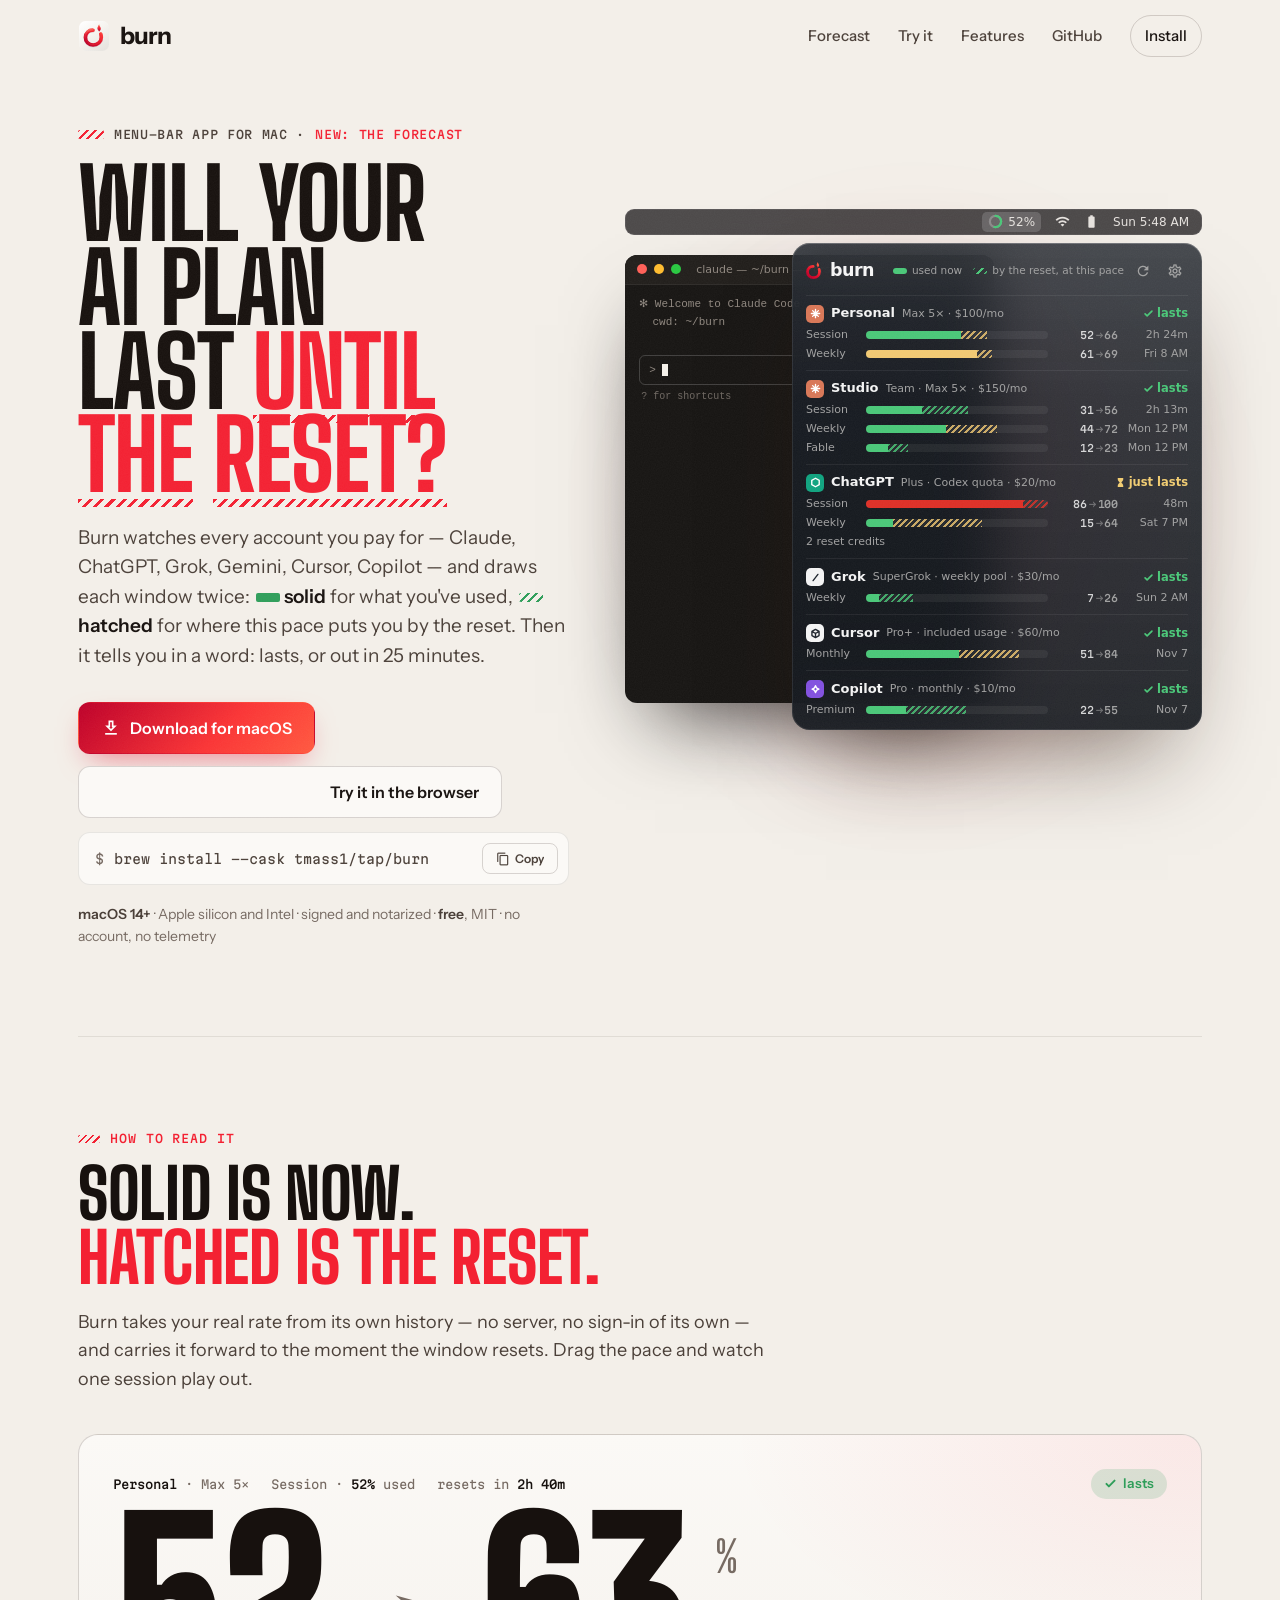
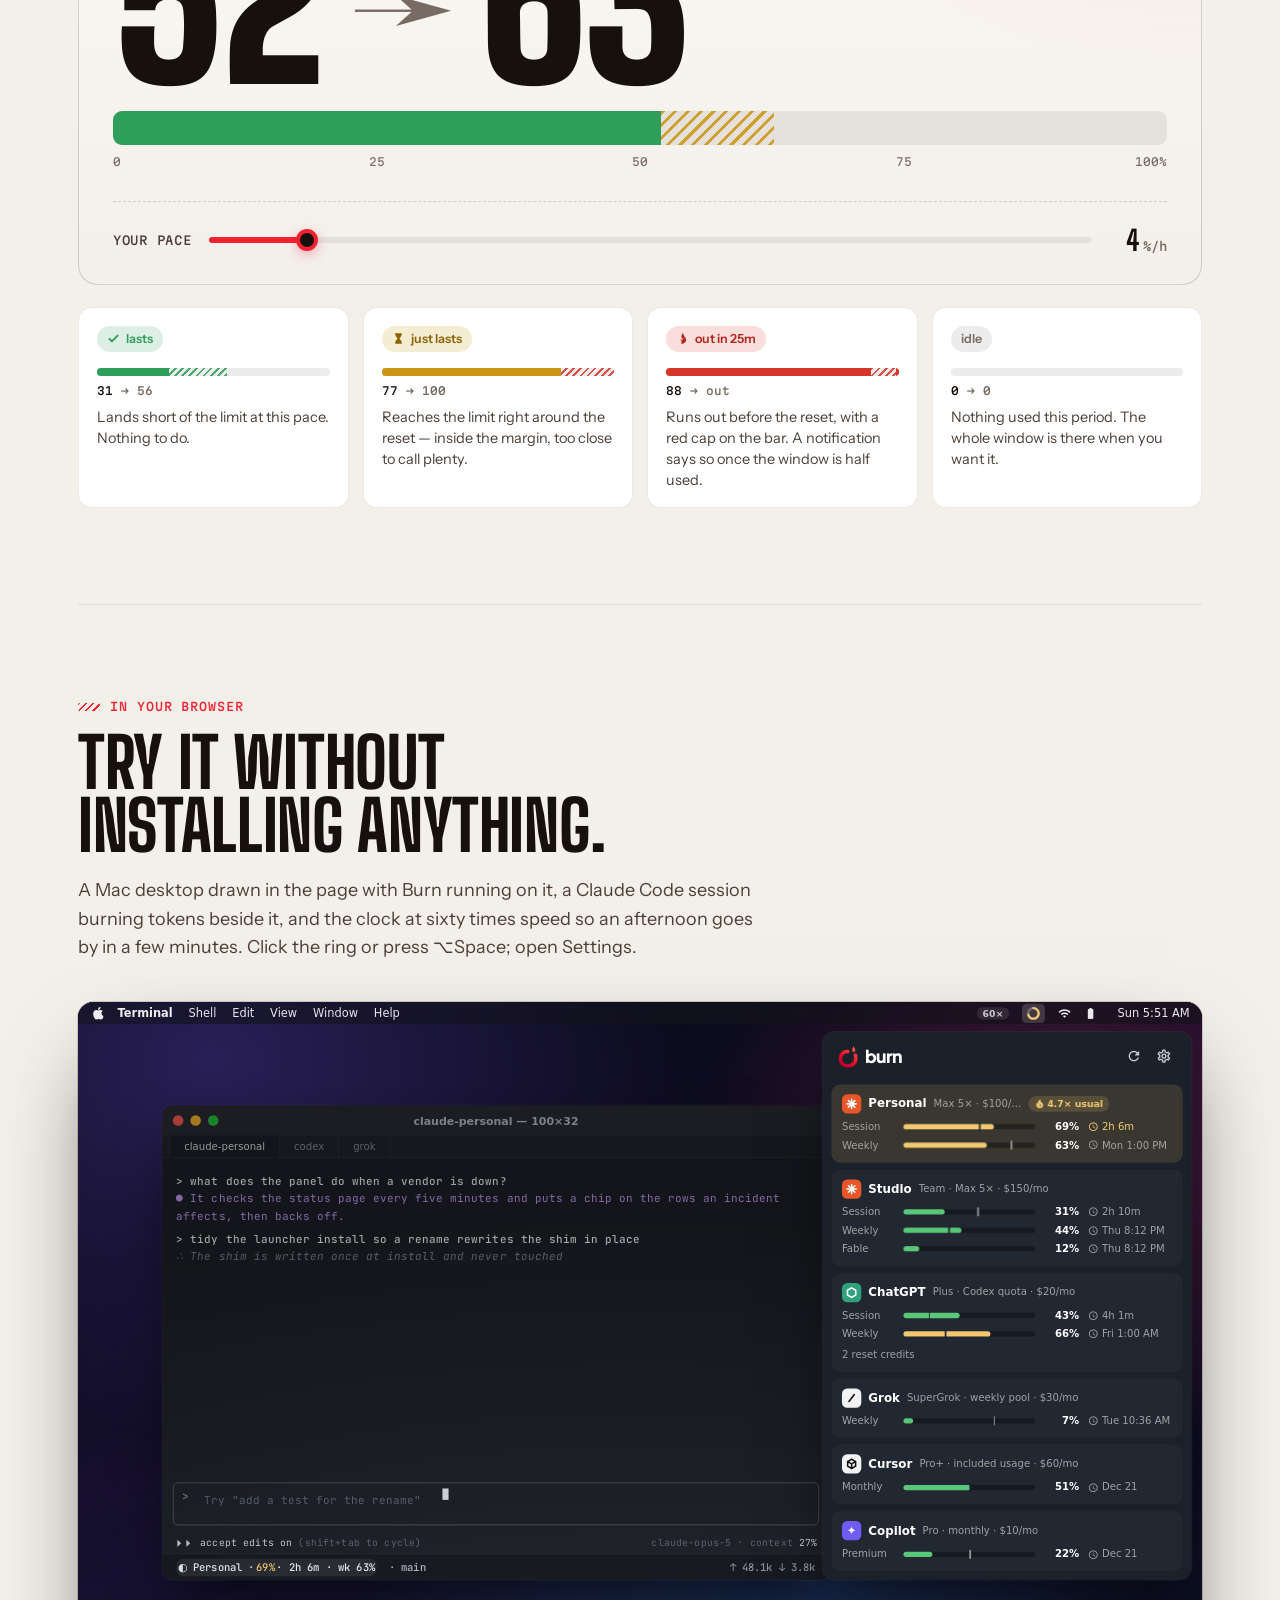
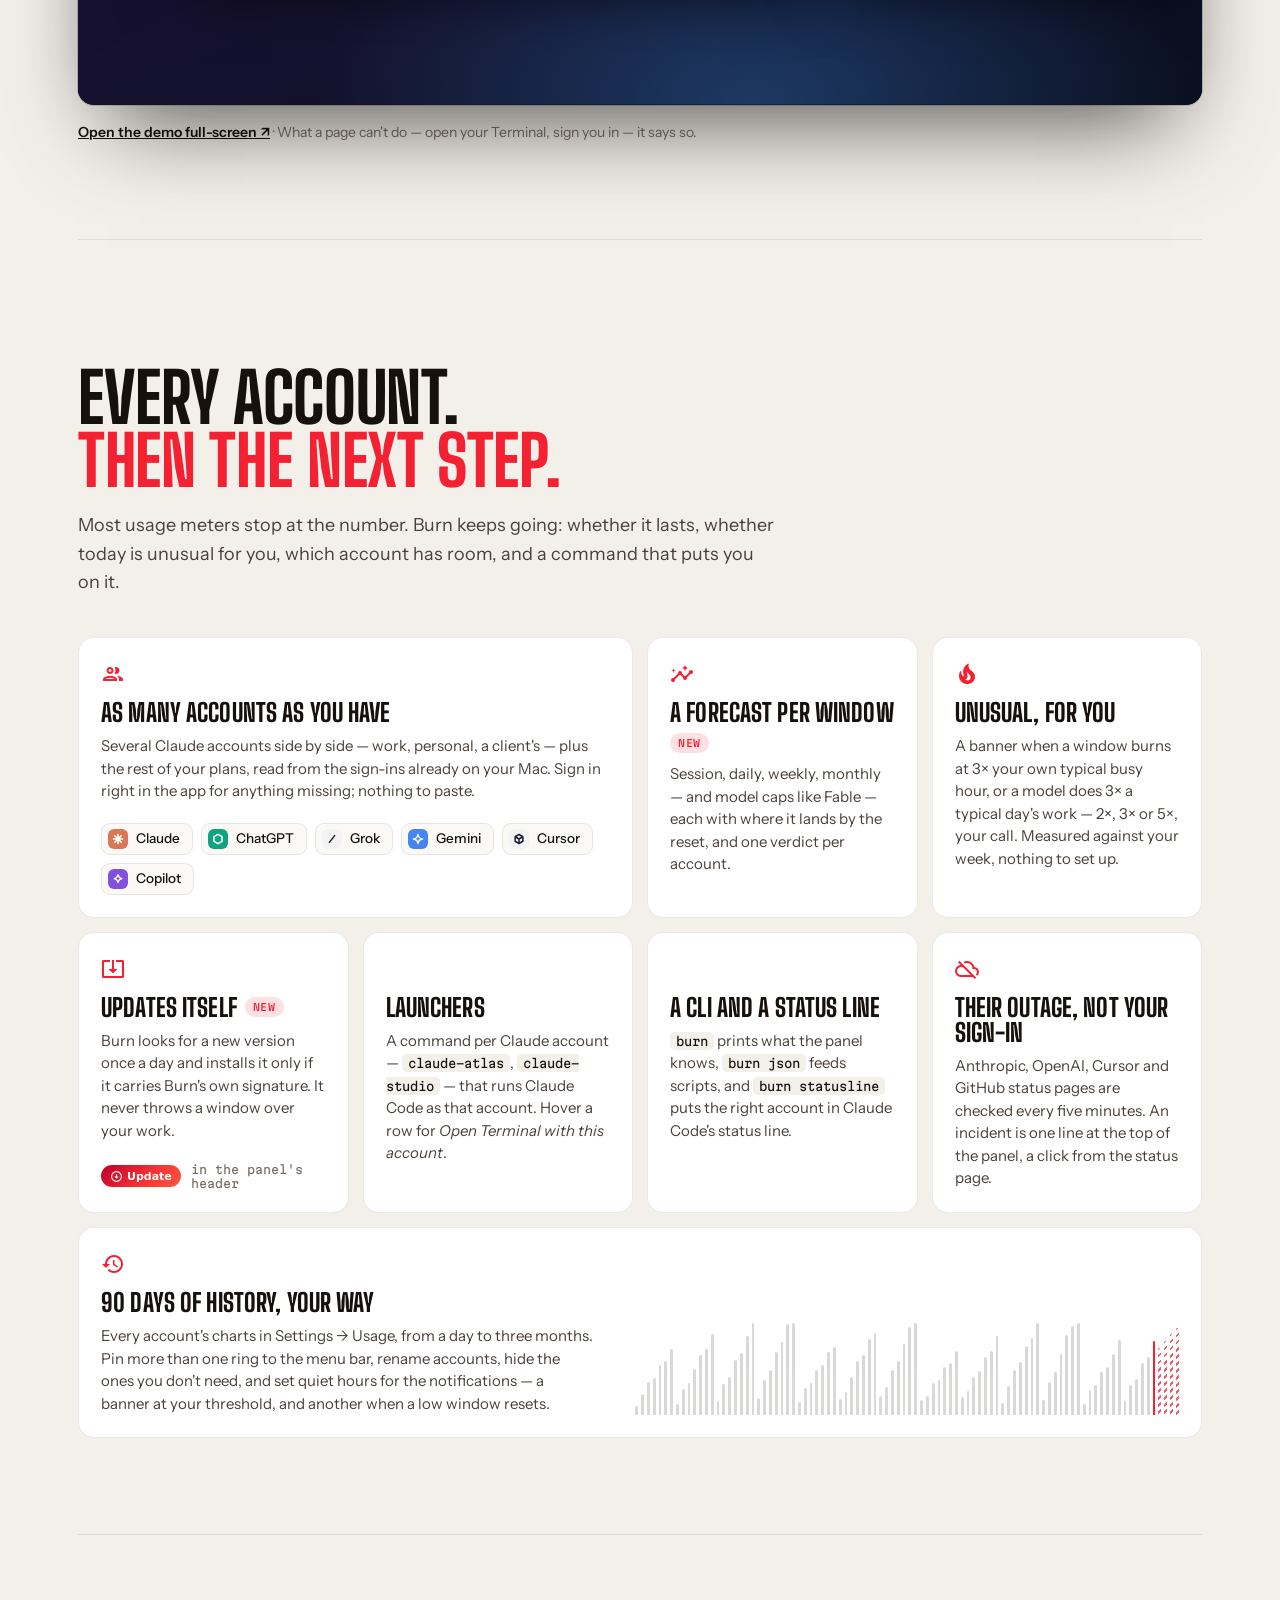
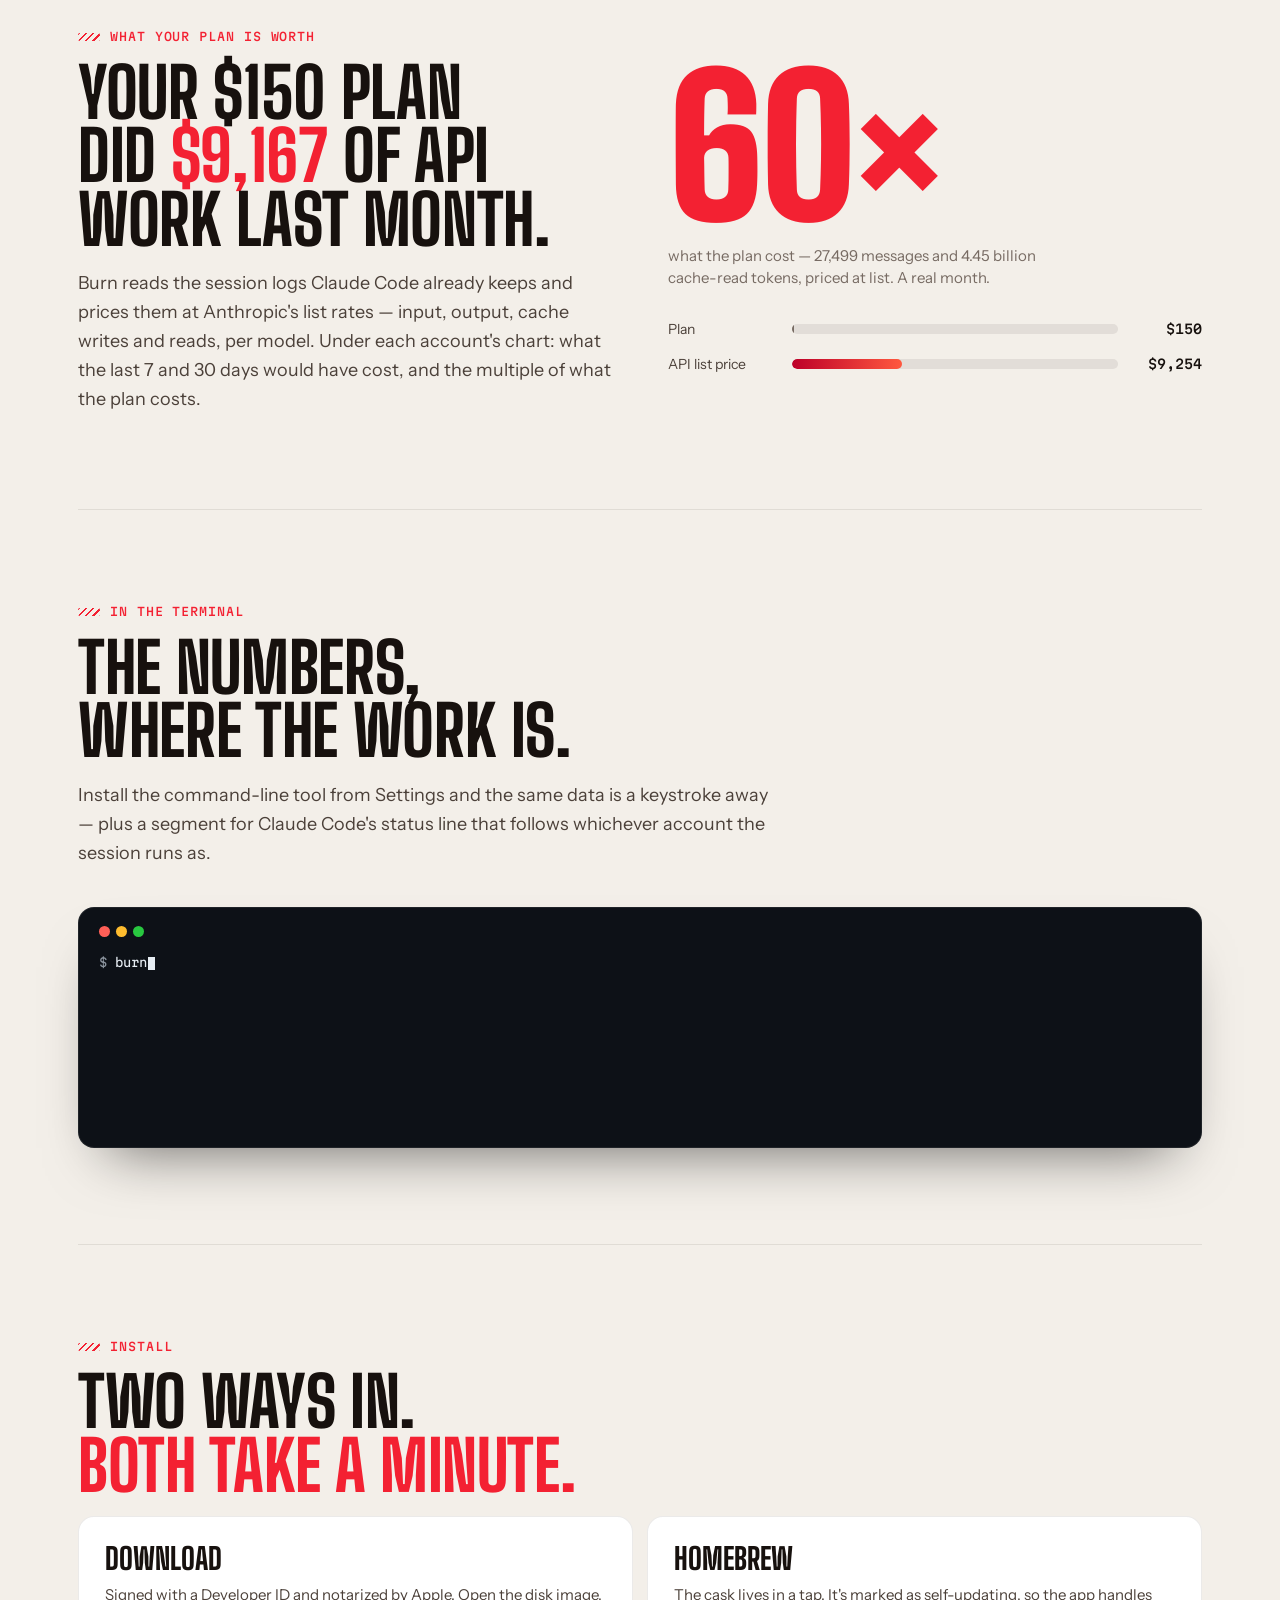
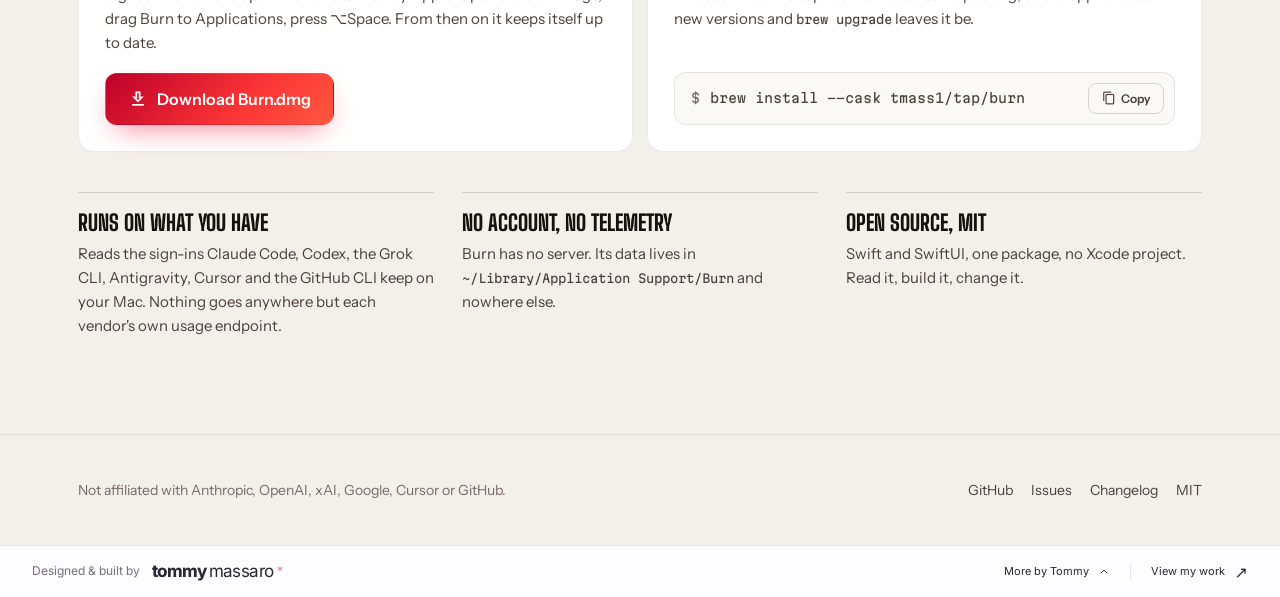
==== commit dacf17d5: "Site: the shared signature bar Adds Tommy's signature bar (site/signature/, v1.0.3, identical to the" ====
--- a/site/index.html
+++ b/site/index.html
@@ -18,6 +18,9 @@
 <link rel="stylesheet" href="https://fonts.googleapis.com/css2?family=Big+Shoulders+Display:wght@600;800;900&family=Instrument+Sans:ital,wght@0,400;0,500;0,600;0,700;1,400&family=Martian+Mono:wght@400;500&display=swap">
 <link rel="stylesheet" href="https://fonts.googleapis.com/icon?family=Material+Icons+Outlined">
 <style>
+/* The shared signature bar's Inter (signature/, Tommy's sites' common footer). Chrome ignores @font-face inside a
+   shadow root, so it's declared here too; signature.js stays identical to the shared copy. */
+@font-face{font-family:SignatureInter;font-weight:100 900;font-display:swap;src:url(signature/assets/inter.woff2) format("woff2")}
 :root{
   --bg:#0E0C0B;--bg2:#151211;--card:#1A1615;--line:rgba(255,236,224,.08);--line2:rgba(255,236,224,.16);
   --ink:#F4EEE8;--ink2:#C8BEB5;--mute:#8F857D;
@@ -327,7 +330,7 @@
 .priv b{display:block;color:var(--ink);font:800 22px/1.05 var(--display);text-transform:uppercase;margin-bottom:8px}
 .priv code{font:400 12px var(--mono)}
 
-footer{padding:44px 0 64px;border-top:1px solid var(--line);color:var(--mute);font-size:14px}
+footer{padding:44px 0;border-top:1px solid var(--line);color:var(--mute);font-size:14px}
 footer .row2{display:flex;flex-wrap:wrap;gap:18px;align-items:center;justify-content:space-between}
 footer a{color:var(--ink2);text-decoration:none;transition:color .2s}
 footer a:hover{color:var(--ink)}
@@ -601,7 +604,7 @@
 
 <footer>
   <div class="wrap row2">
-    <span>Made by Tommy Massaro. Not affiliated with Anthropic, OpenAI, xAI, Google, Cursor or GitHub.</span>
+    <span>Not affiliated with Anthropic, OpenAI, xAI, Google, Cursor or GitHub.</span>
     <span style="display:flex;flex-wrap:wrap;gap:18px"><a href="https://github.com/tmass1/burn">GitHub</a><a href="https://github.com/tmass1/burn/issues">Issues</a><a href="https://github.com/tmass1/burn/releases">Changelog</a><a href="https://github.com/tmass1/burn/blob/main/LICENSE">MIT</a></span>
   </div>
 </footer>
@@ -914,5 +917,7 @@
   }));
 })();
 </script>
+<tommy-signature appearance="auto" current-product="burn"></tommy-signature>
+<script type="module" src="signature/signature.js"></script>
 </body>
 </html>
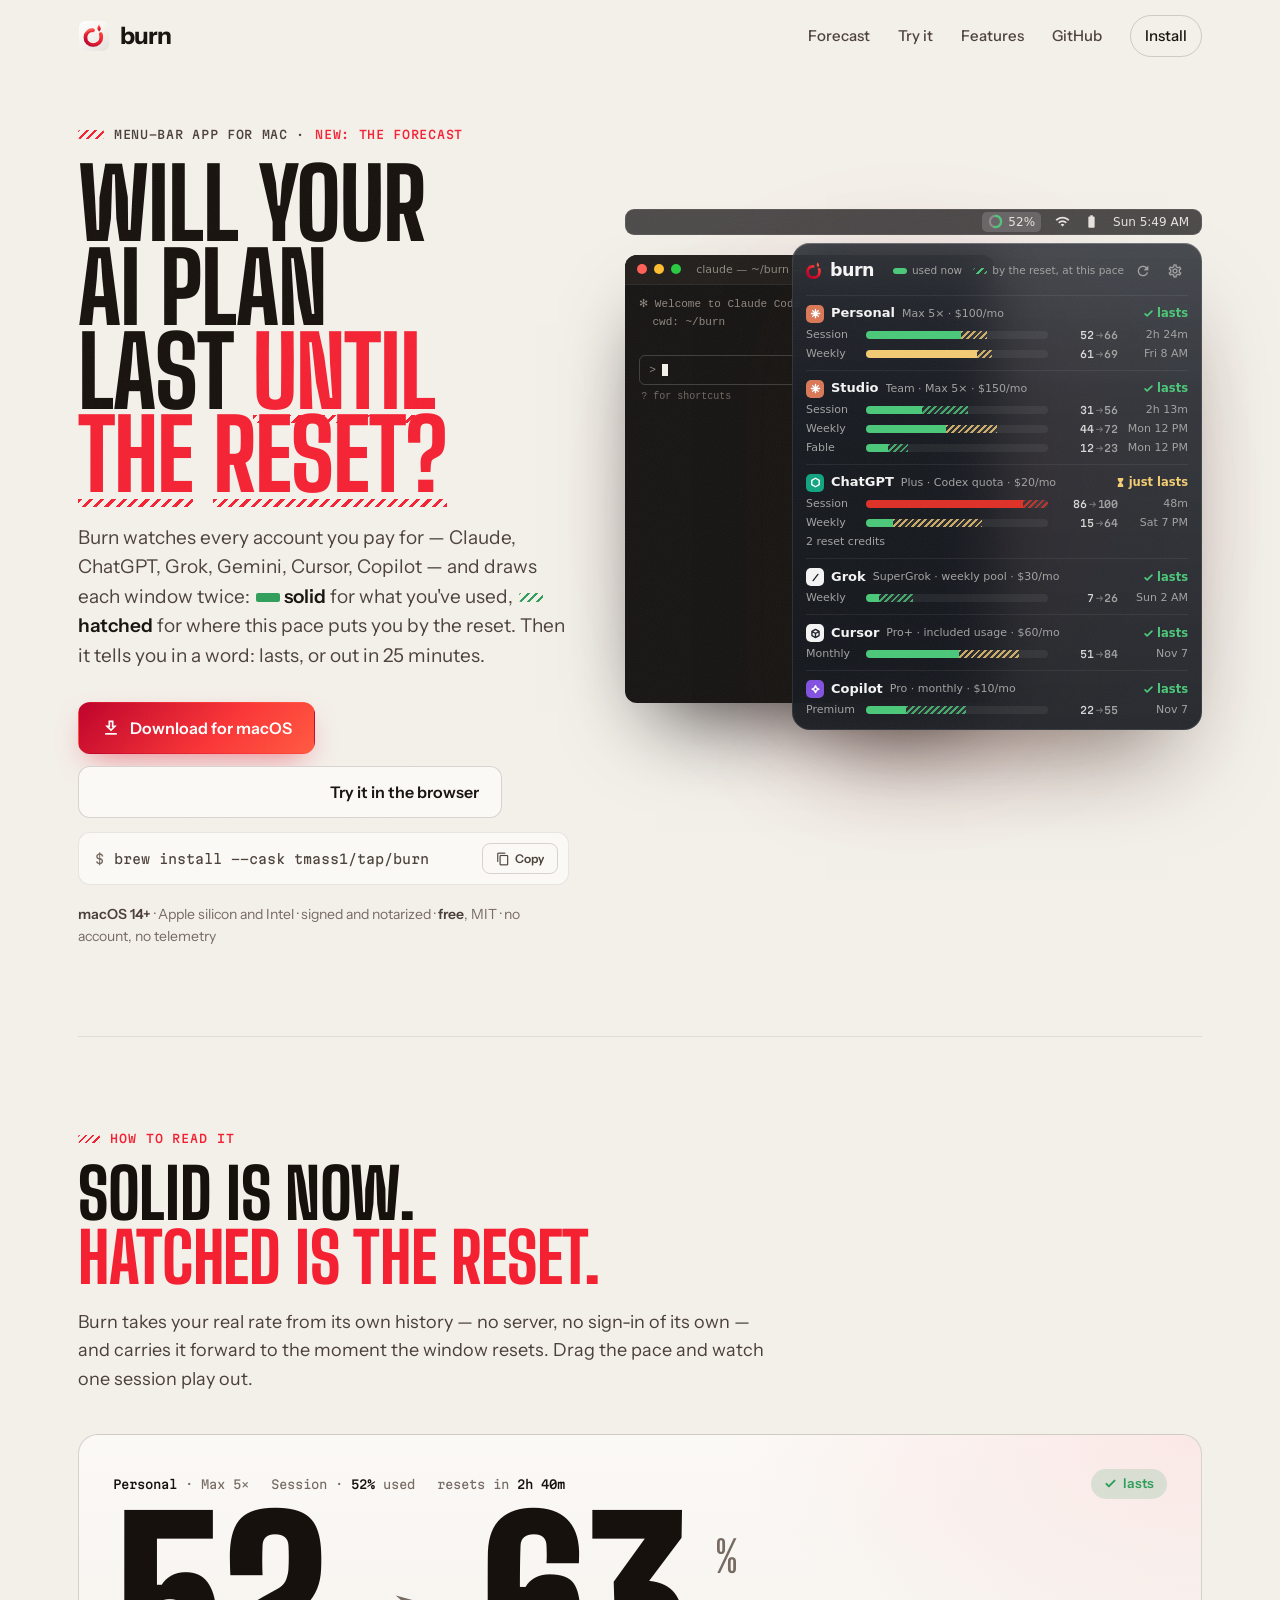
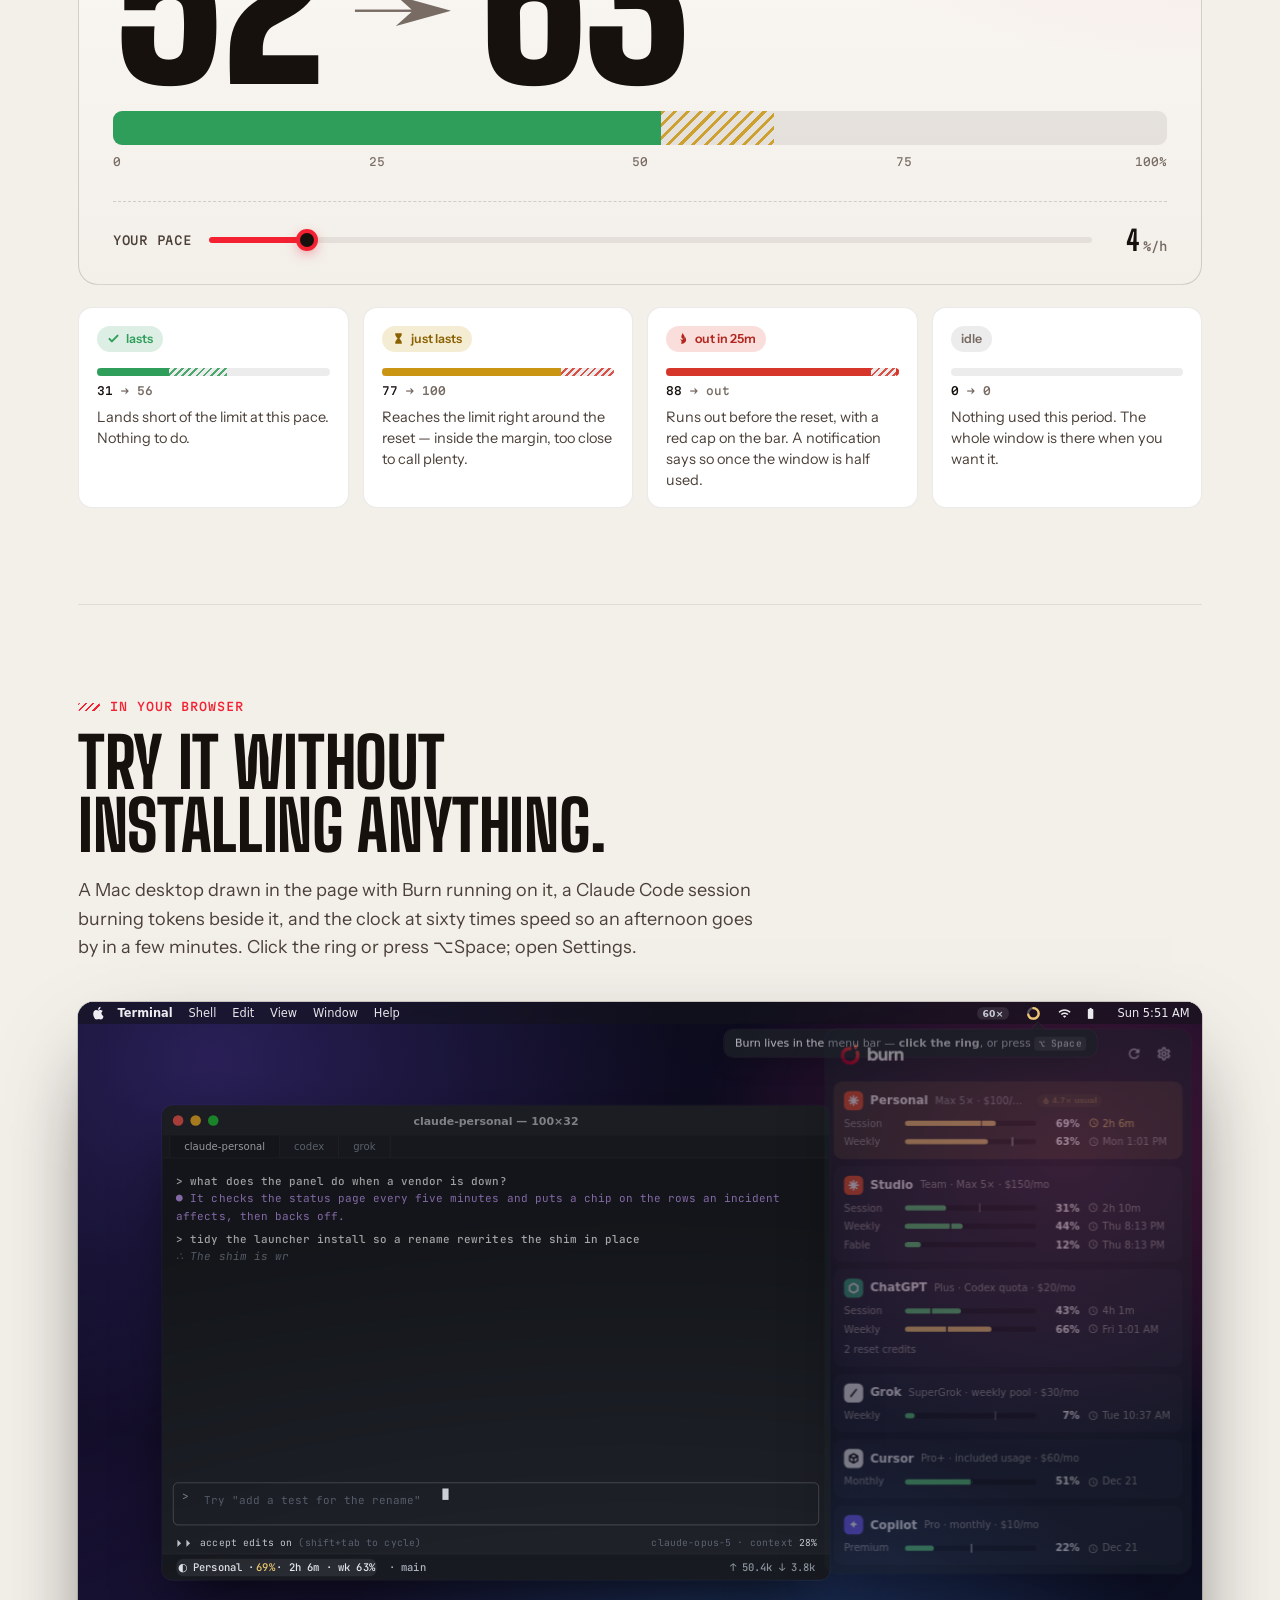
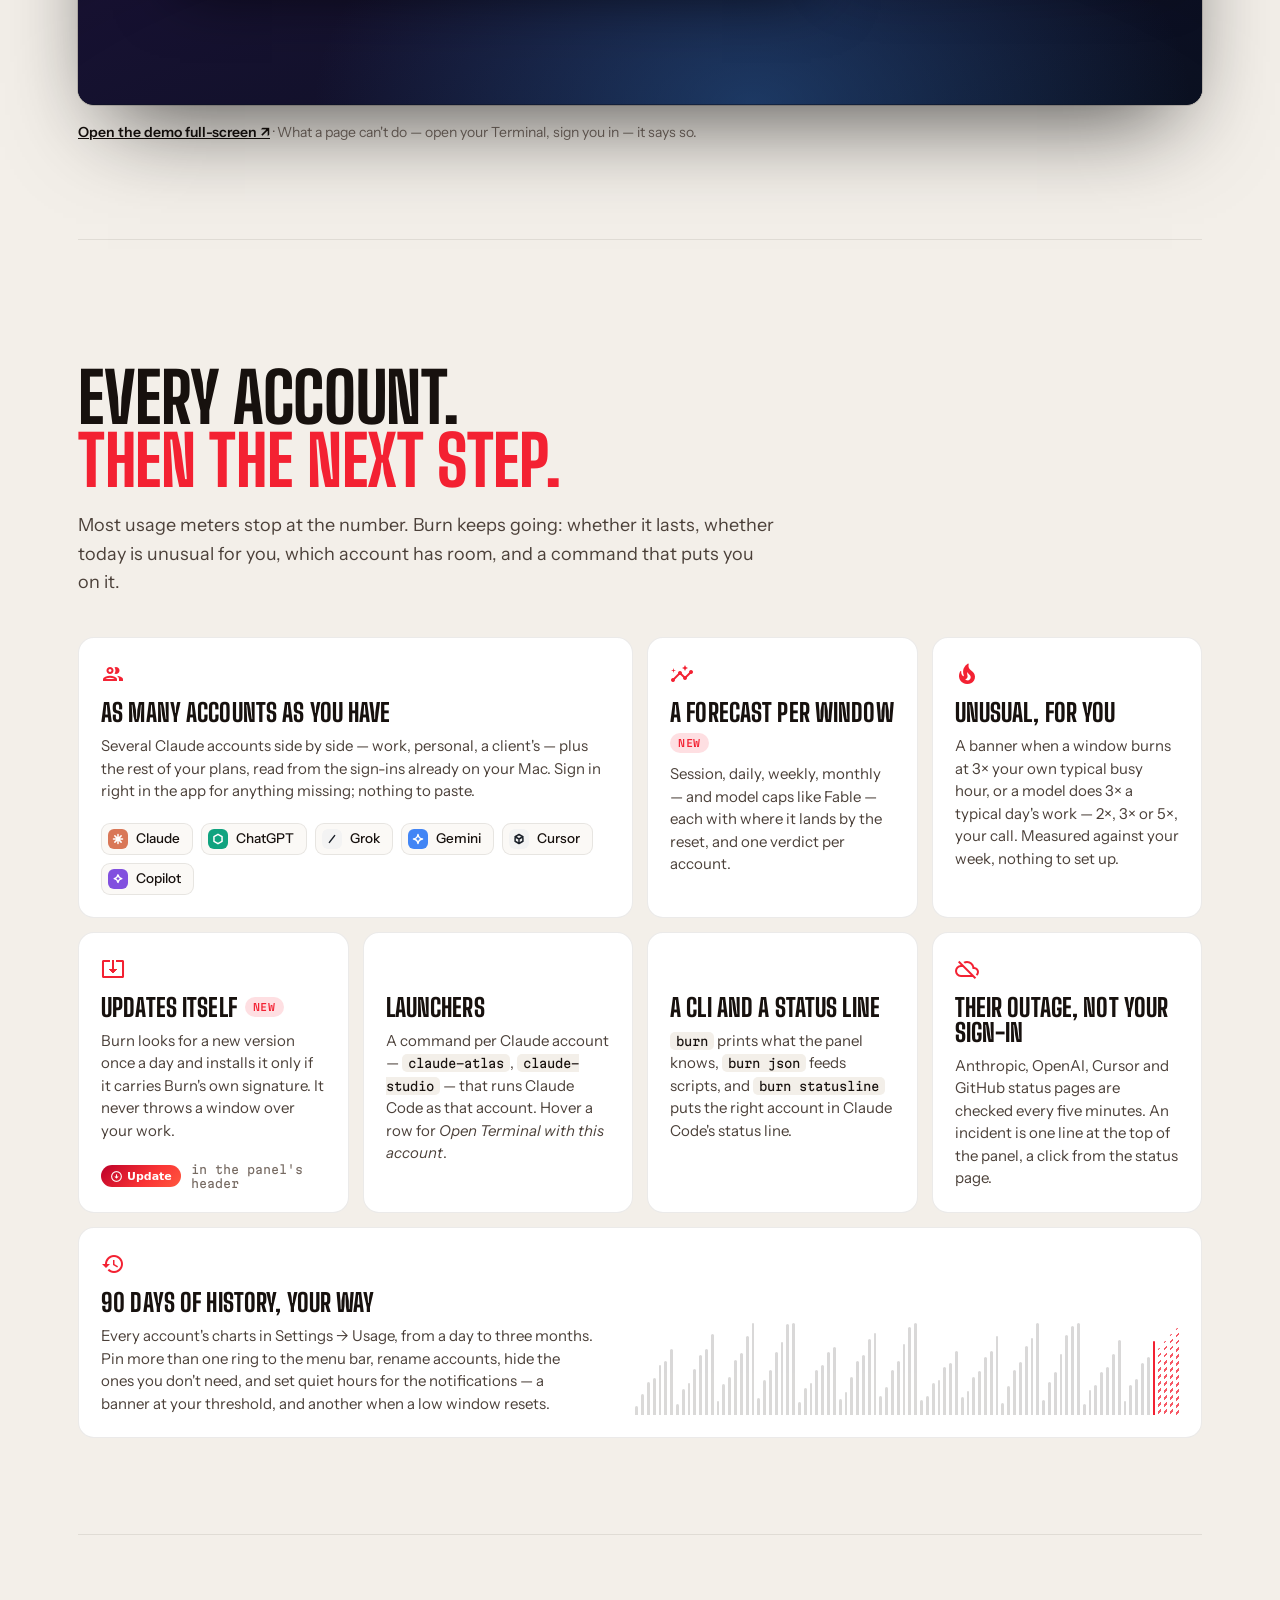
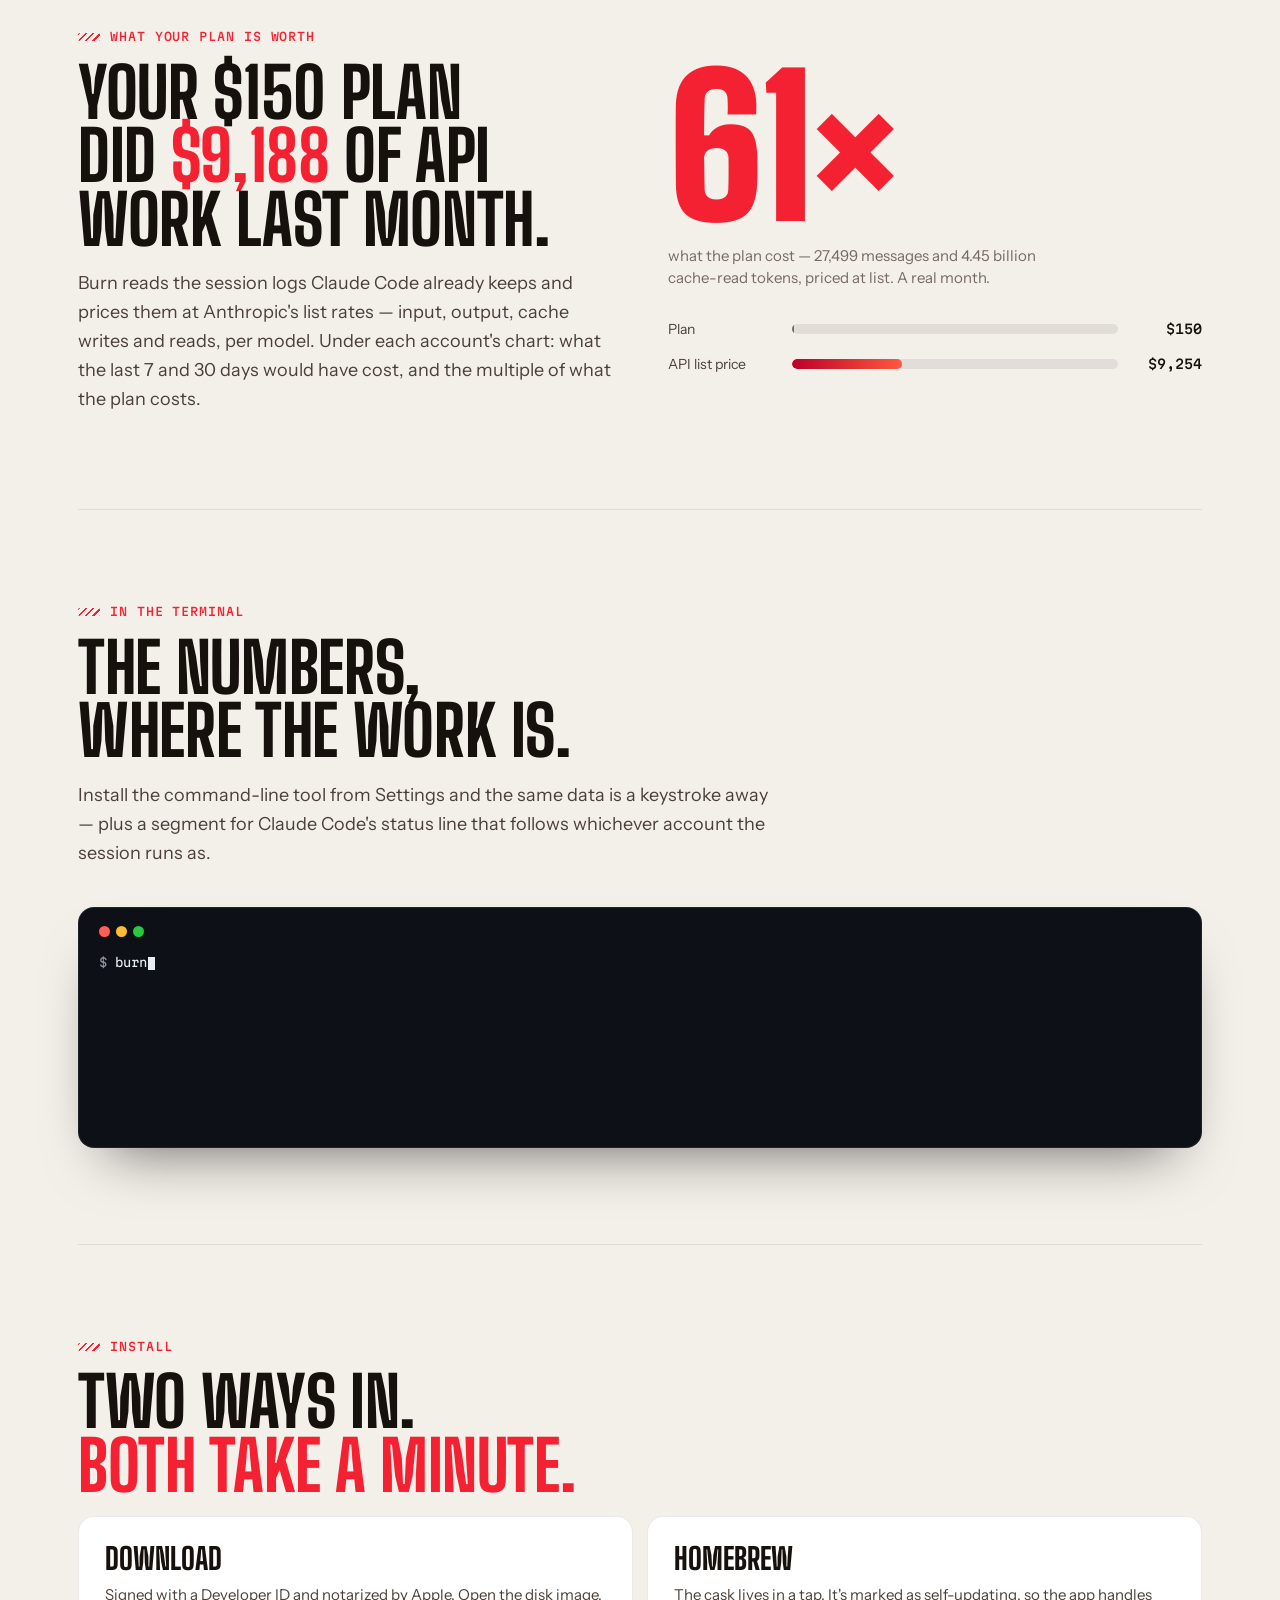
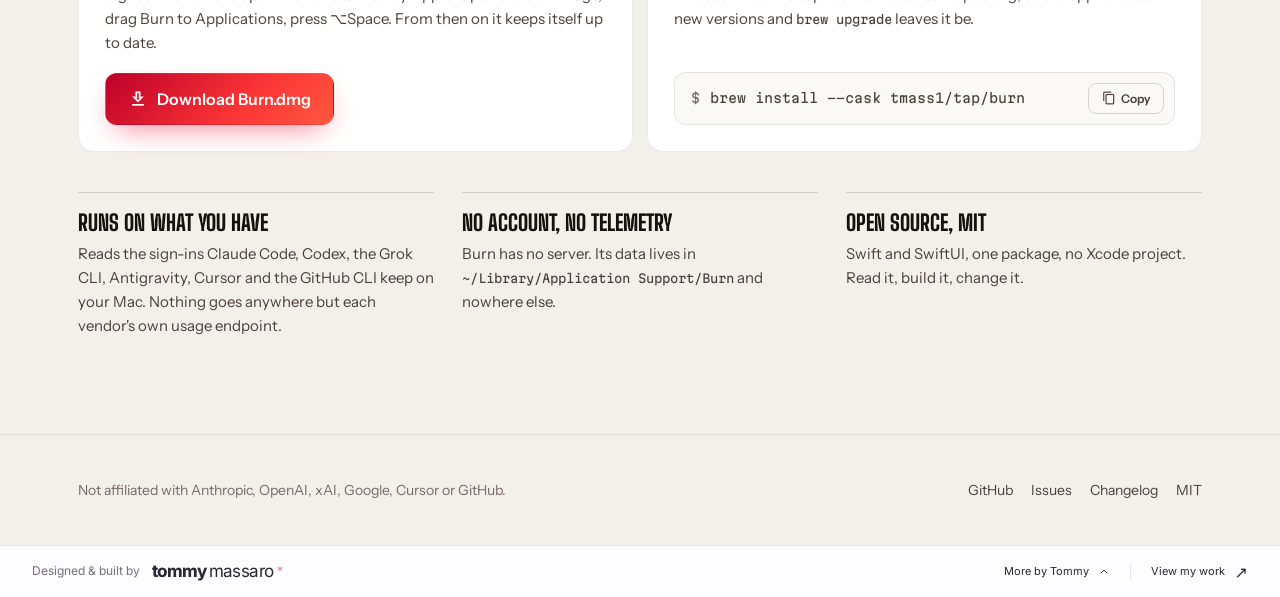
==== commit 48bf037b: "The site reports to the shared analytics project burn.tommymassaro.com has never sent PostHog an eve" ====
--- a/site/index.html
+++ b/site/index.html
@@ -370,7 +370,184 @@
   h1 .w>span{transform:none}
 }
 </style>
-</head>
+    <!--
+      PostHog, shared with every tommymassaro.com site and read back at
+      stats.tommymassaro.com. The canonical copy of this tag, with the
+      reasoning behind each line, is snippets/subdomain-analytics.html in
+      tmass1/portfolio - change it there and copy, rather than editing one
+      site's version into something subtly different from the others.
+
+      Reports nothing from localhost by design, so it cannot be verified in
+      dev; load the deployed page with ?__posthog_debug=true instead. Visit
+      any page once with ?analytics=off to keep your own visits out.
+    -->
+    <script>
+      (function () {
+        /* ── 1. Which site this is ───────────────────────────────────────────
+           Set it per deployment, or leave it empty and it is taken from the
+           hostname — `mark.tommymassaro.com` becomes "mark". Set it by hand when
+           two hostnames are really one product and should read as one site. */
+        var SITE = "";
+
+        var KEY = "phc_uaWkjgzs42jdt5M9k7JX8CHZdMBbzteeJjDJqNhHGf8s";
+        var HOST = "https://us.i.posthog.com";
+        /* The assets host is the API host with "-assets" after the region. Both
+           are real and they are not interchangeable: the `i.` host takes events,
+           this one serves the library. */
+        var ASSETS = "https://us-assets.i.posthog.com";
+
+        var host = location.hostname;
+
+        if (!SITE) {
+          SITE =
+            host === "tommymassaro.com" || host === "www.tommymassaro.com"
+              ? "portfolio"
+              : host.split(".")[0];
+        }
+
+        /* ── 2. Nothing from a dev machine ───────────────────────────────────
+           A deny-list rather than a list of production hostnames, so a new
+           subdomain starts reporting on its own instead of silently going dark
+           until somebody remembers this file. The portfolio learned this the
+           expensive way: every page of it was clicked through on localhost while
+           it was being built, and all of it was counted. */
+        var DEV = ["localhost", "127.0.0.1", "[::1]"];
+        if (DEV.indexOf(host) !== -1 || /\.(local|localhost)$/.test(host)) return;
+
+        var cookie = function (name) {
+          var m = document.cookie.match("(^|; )" + name + "=([^;]*)");
+          return m ? decodeURIComponent(m[2]) : null;
+        };
+
+        /* Written on the parent domain on purpose: one opt-out then covers every
+           subdomain at once. localStorage could not — it is scoped per origin, so
+           switching off on the portfolio would leave every app still counting. */
+        var setCookie = function (name, value, maxAge) {
+          document.cookie =
+            name +
+            "=" +
+            encodeURIComponent(value) +
+            ";domain=.tommymassaro.com;path=/;max-age=" +
+            maxAge +
+            ";samesite=lax;secure";
+        };
+
+        /* ── 3. The per-device opt-out ───────────────────────────────────────
+           Visit any of these sites once with `?analytics=off` and none of them
+           count this browser again; `?analytics=on` undoes it. Deliberately
+           guessable — anyone who finds it can opt themselves out too, which is a
+           feature. The alternative is a secret, and a secret in client-side
+           JavaScript is not one. */
+        try {
+          var q = new URLSearchParams(location.search).get("analytics");
+          if (q === "off") setCookie("tm-analytics-off", "1", 10 * 365 * 86400);
+          if (q === "on") setCookie("tm-analytics-off", "", 0);
+        } catch (e) {
+          /* No URLSearchParams, or a malformed query. Analytics simply stay on. */
+        }
+
+        if (cookie("tm-analytics-off") === "1") return;
+
+        /* An explicit refusal always wins. See the consent note at the top: this
+           reads an answer that nothing writes yet. */
+        if (cookie("tm-consent") === "denied") return;
+
+        /* ── 4. Load and start ───────────────────────────────────────────────
+           The same loader the portfolio uses in production: the library from the
+           assets host with an `onload`, rather than PostHog's minified stub. The
+           stub exists only to queue calls made before the library arrives, and
+           waiting for onload removes the need for a queue at all. */
+        var start = function () {
+          window.posthog.init(KEY, {
+            api_host: HOST,
+            /* Only build person profiles for people we identify, which on a set
+               of demo sites is nobody — anonymous visitors stay anonymous. */
+            person_profiles: "identified_only",
+            /* Both are already the defaults. They are named because they are the
+               entire reason one project works across these hosts, and a future
+               edit that turns either off would quietly split every visitor in
+               two without any error to notice. */
+            cross_subdomain_cookie: true,
+            persistence: "localStorage+cookie",
+            loaded: function (ph) {
+              /* A convenience label, not load-bearing. The dashboard groups by
+                 `$host`, which PostHog attaches to every event by itself — so if
+                 this never runs, or the first pageview goes out before it does,
+                 nothing is lost. It exists to make filtering in PostHog's own UI
+                 read as "site = tidy-app" rather than as a hostname. */
+              ph.register({ site: SITE });
+            },
+          });
+        };
+
+        var el = document.createElement("script");
+        el.src = ASSETS + "/static/array.js";
+        el.onload = start;
+        document.head.appendChild(el);
+
+        /* ── 5. Download buttons ─────────────────────────────────────────────
+           Mark the link and the click is counted:
+
+               <a href="/Mark.dmg" data-track-download="mark" data-platform="macos">
+               <a href="https://apps.apple.com/…" data-track-download="tidy" data-platform="ios">
+
+           `data-track-download` rather than the obvious `data-download` because
+           the obvious one was already taken: Mark's own site/page.ts selects
+           `[data-download]` to point every download link at the current .dmg, and
+           a test asserts on it. Sharing the attribute would have coupled a
+           measurement concern to a functional one in a way neither side declares,
+           and this snippet goes on sites it cannot see. The ugly name is the
+           whole point — nothing else will have claimed it.
+
+           `sendBeacon` with `send_instantly` because a download link may or may
+           not unload the page and the markup does not say which: a same-origin
+           file leaves the page alone, an App Store link navigates away and can
+           kill an ordinary in-flight request. A beacon is handed to the browser
+           to deliver regardless, so both cases are covered without the snippet
+           needing to know which it is looking at.
+
+           Listening on the capture phase so this runs before any handler on the
+           link itself, including one that calls preventDefault and navigates by
+           hand. */
+        var track = function (app, extra) {
+          if (!window.posthog || !window.posthog.capture) return;
+          var props = { app: app, site: SITE };
+          for (var k in extra) {
+            if (extra[k]) props[k] = extra[k];
+          }
+          try {
+            window.posthog.capture("app_downloaded", props, {
+              transport: "sendBeacon",
+              send_instantly: true,
+            });
+          } catch (e) {
+            /* Never let measurement break a download. */
+          }
+        };
+
+        document.addEventListener(
+          "click",
+          function (event) {
+            var el =
+              event.target &&
+              event.target.closest &&
+              event.target.closest("[data-track-download]");
+            if (!el) return;
+            track(el.getAttribute("data-track-download"), {
+              platform: el.getAttribute("data-platform"),
+              href: el.getAttribute("href"),
+            });
+          },
+          true,
+        );
+
+        /* For a download that is not a link — a button that builds the file, or
+           one behind a framework's own handler — call it directly:
+               window.tmTrackDownload("fritter", { platform: "macos" }) */
+        window.tmTrackDownload = track;
+      })();
+    </script>
+  </head>
 <body>
 <div id="prog" class="hatch" aria-hidden="true"></div>
 <header class="top" id="top">
@@ -408,7 +585,7 @@
       </h1>
       <p class="lede" data-reveal style="--i:4">Burn watches every account you pay for — Claude, ChatGPT, Grok, Gemini, Cursor, Copilot — and draws each window twice: <span class="solid" aria-hidden="true"></span><b>solid</b> for what you've used, <span class="ghost hatch" aria-hidden="true"></span><b>hatched</b> for where this pace puts you by the reset. Then it tells you in a word: lasts, or out in 25 minutes.</p>
       <div class="cta" data-reveal style="--i:5">
-        <a class="btn primary" href="https://github.com/tmass1/burn/releases/latest/download/Burn.dmg"><span class="mi" aria-hidden="true">download</span>Download for macOS</a>
+        <a class="btn primary" href="https://github.com/tmass1/burn/releases/latest/download/Burn.dmg" data-track-download="burn" data-platform="macos"><span class="mi" aria-hidden="true">download</span>Download for macOS</a>
         <a class="btn ghost" href="#try"><span class="mi" aria-hidden="true">play_circle</span>Try it in the browser</a>
       </div>
       <div class="brew" data-reveal style="--i:6"><span class="dollar">$</span><span>brew install --cask tmass1/tap/burn</span><button type="button" data-copy="brew install --cask tmass1/tap/burn"><span class="mi" style="font-size:14px" aria-hidden="true">content_copy</span><span>Copy</span></button></div>
@@ -586,7 +763,7 @@
       <div class="card" data-reveal style="--i:2">
         <h3>Download</h3>
         <p>Signed with a Developer ID and notarized by Apple. Open the disk image, drag Burn to Applications, press ⌥Space. From then on it keeps itself up to date.</p>
-        <a class="btn primary" href="https://github.com/tmass1/burn/releases/latest/download/Burn.dmg"><span class="mi" aria-hidden="true">download</span>Download Burn.dmg</a>
+        <a class="btn primary" href="https://github.com/tmass1/burn/releases/latest/download/Burn.dmg" data-track-download="burn" data-platform="macos"><span class="mi" aria-hidden="true">download</span>Download Burn.dmg</a>
       </div>
       <div class="card" data-reveal style="--i:3">
         <h3>Homebrew</h3>
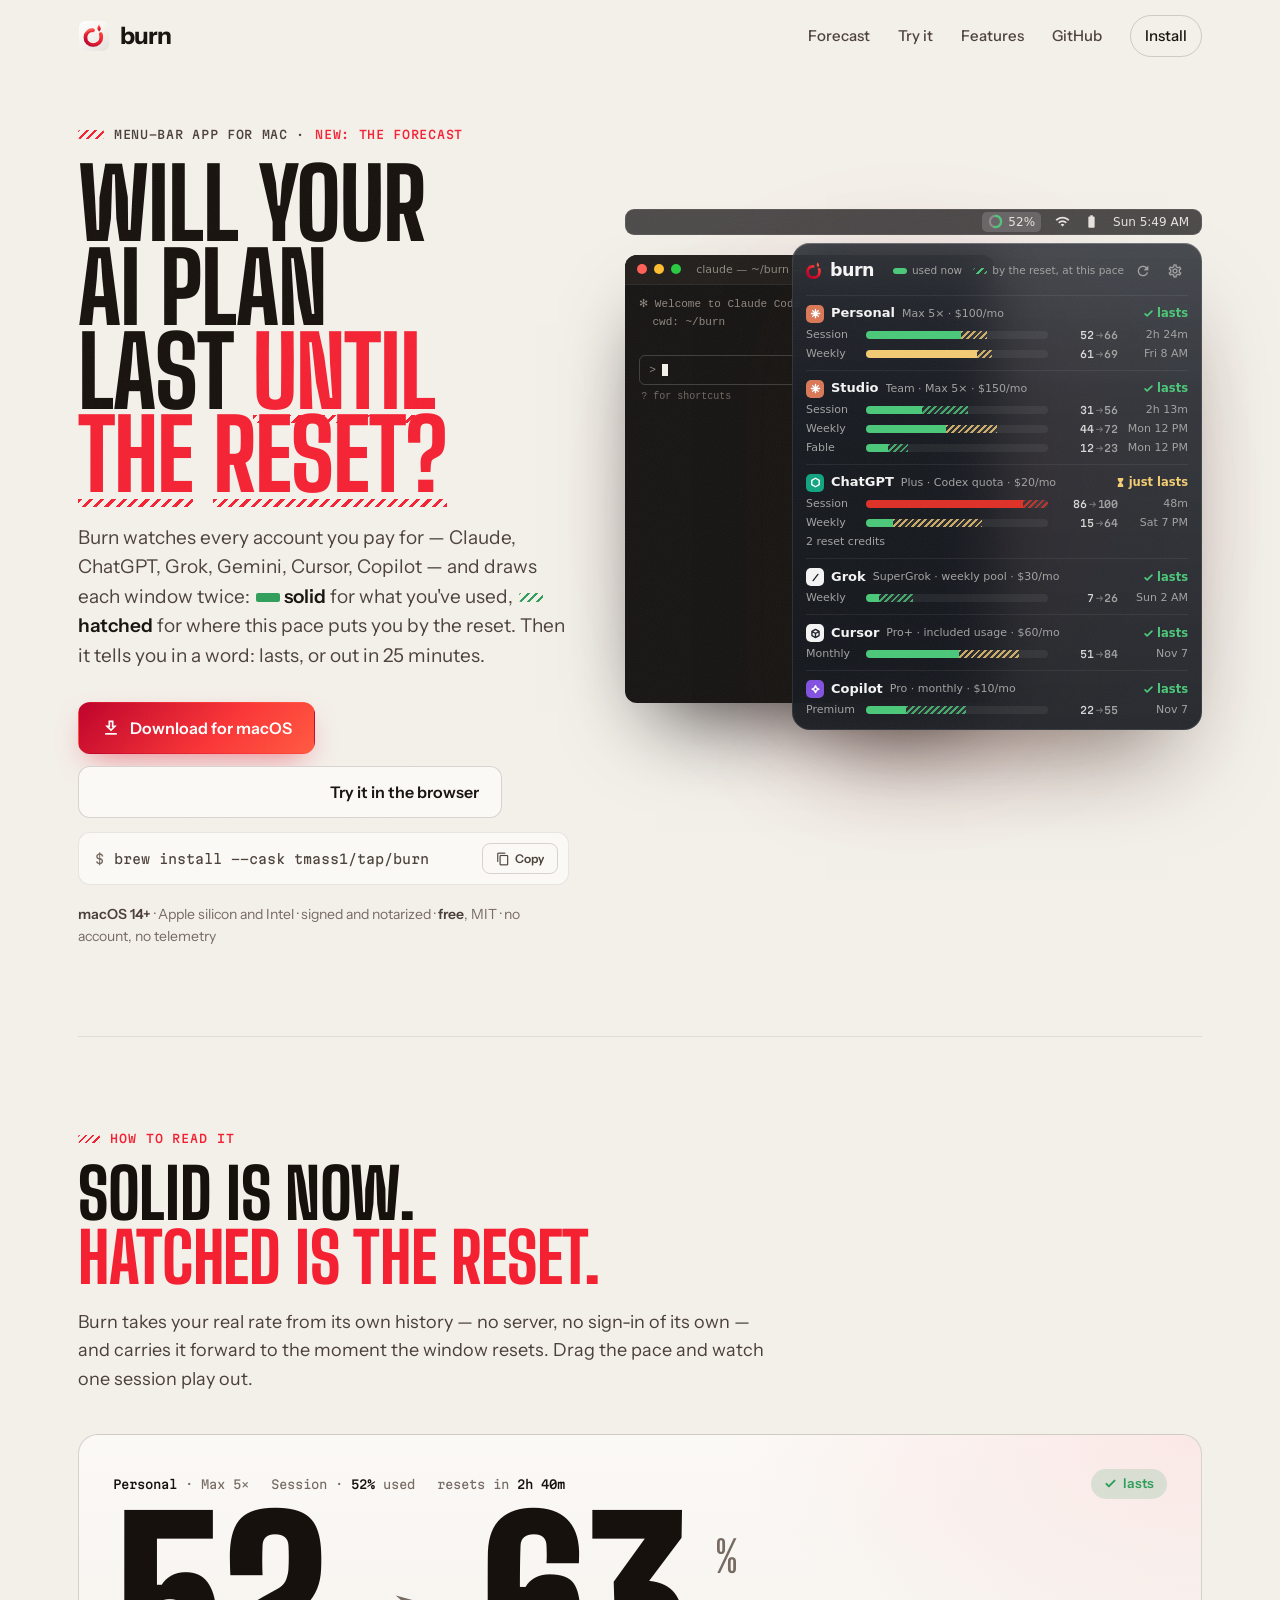
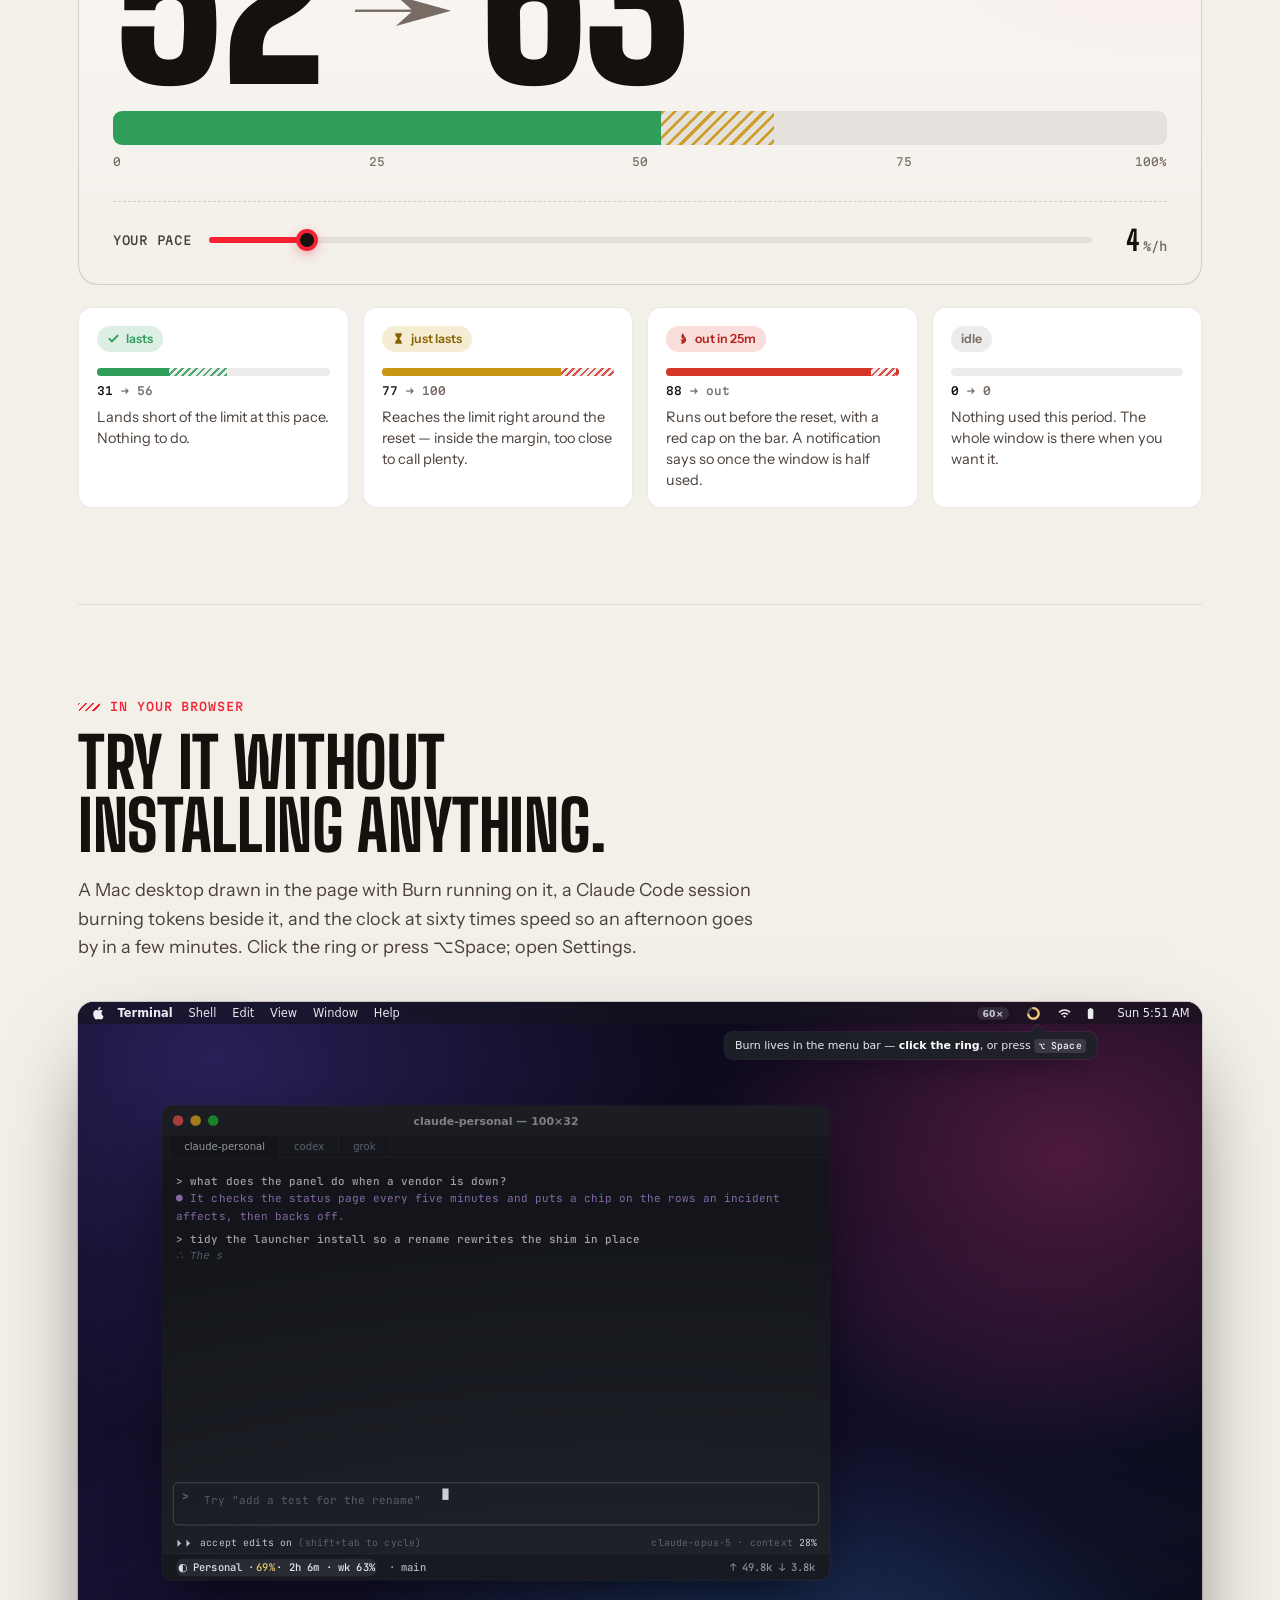
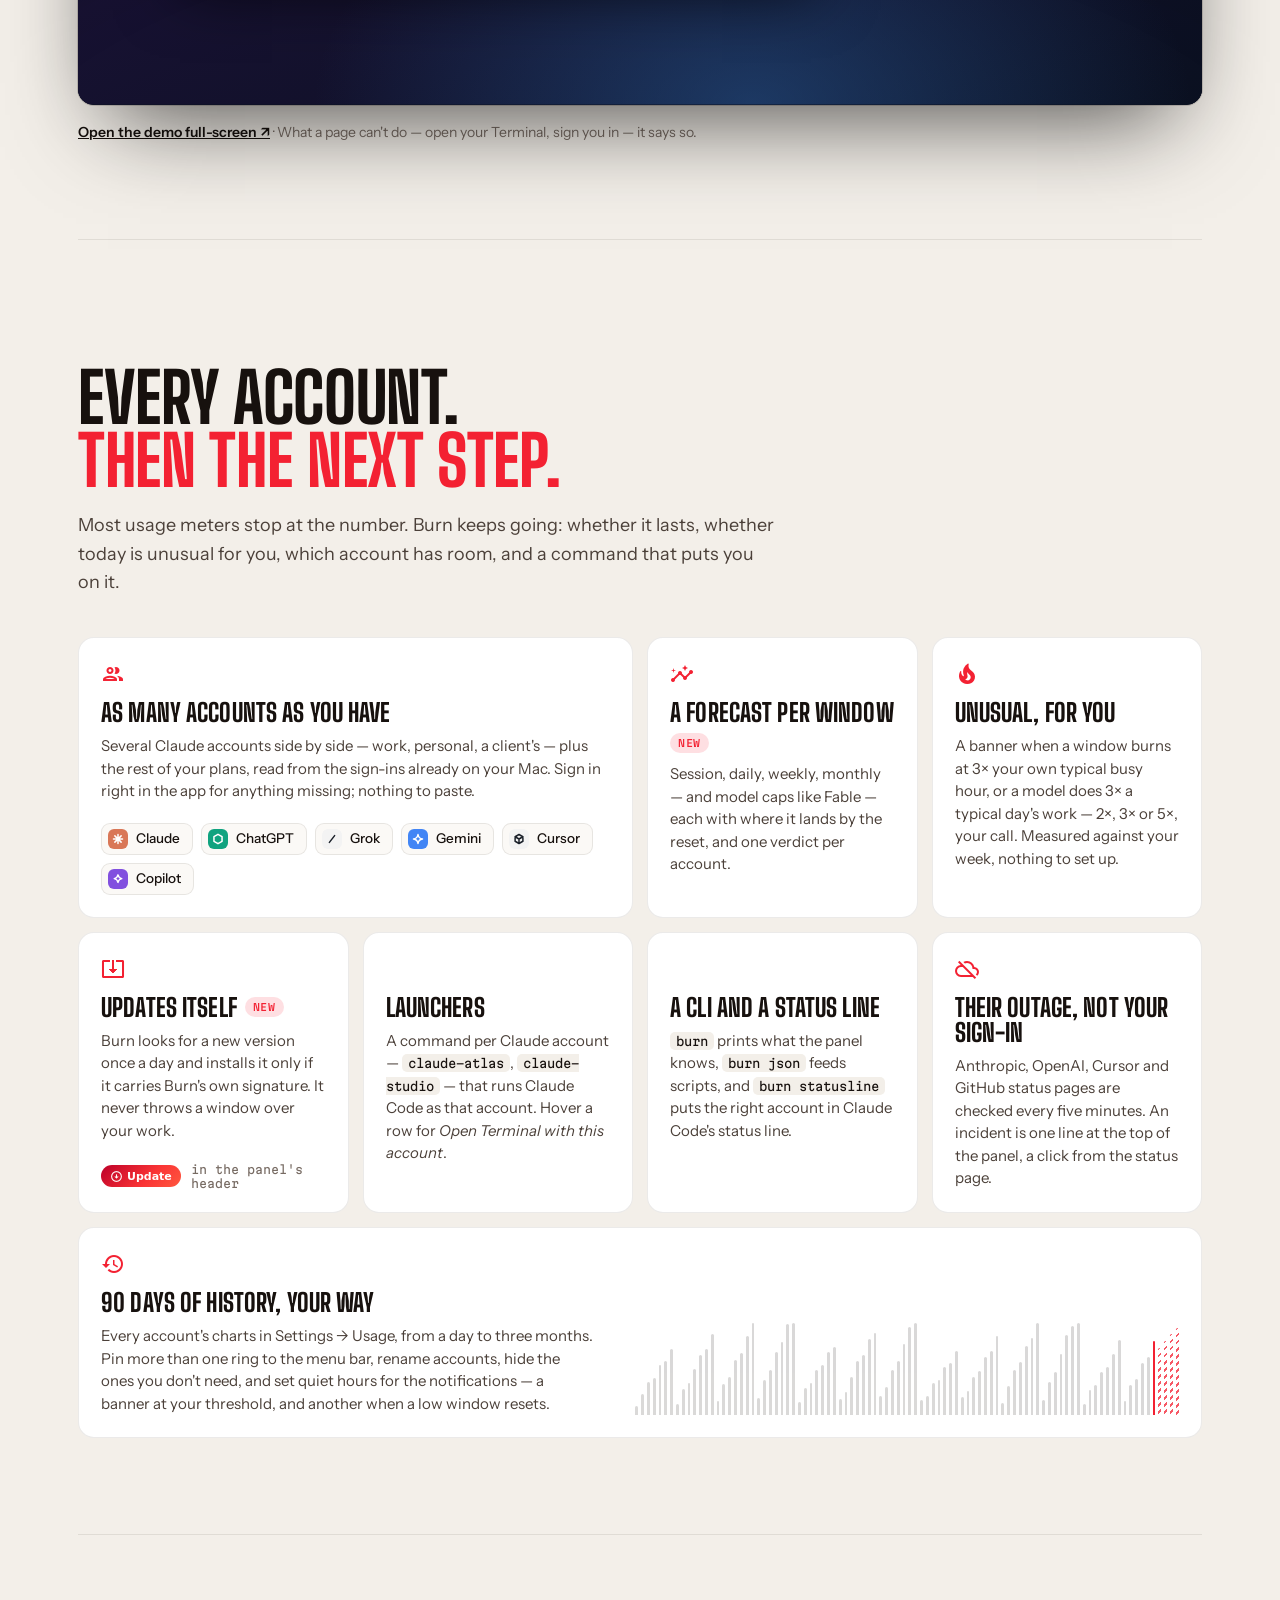
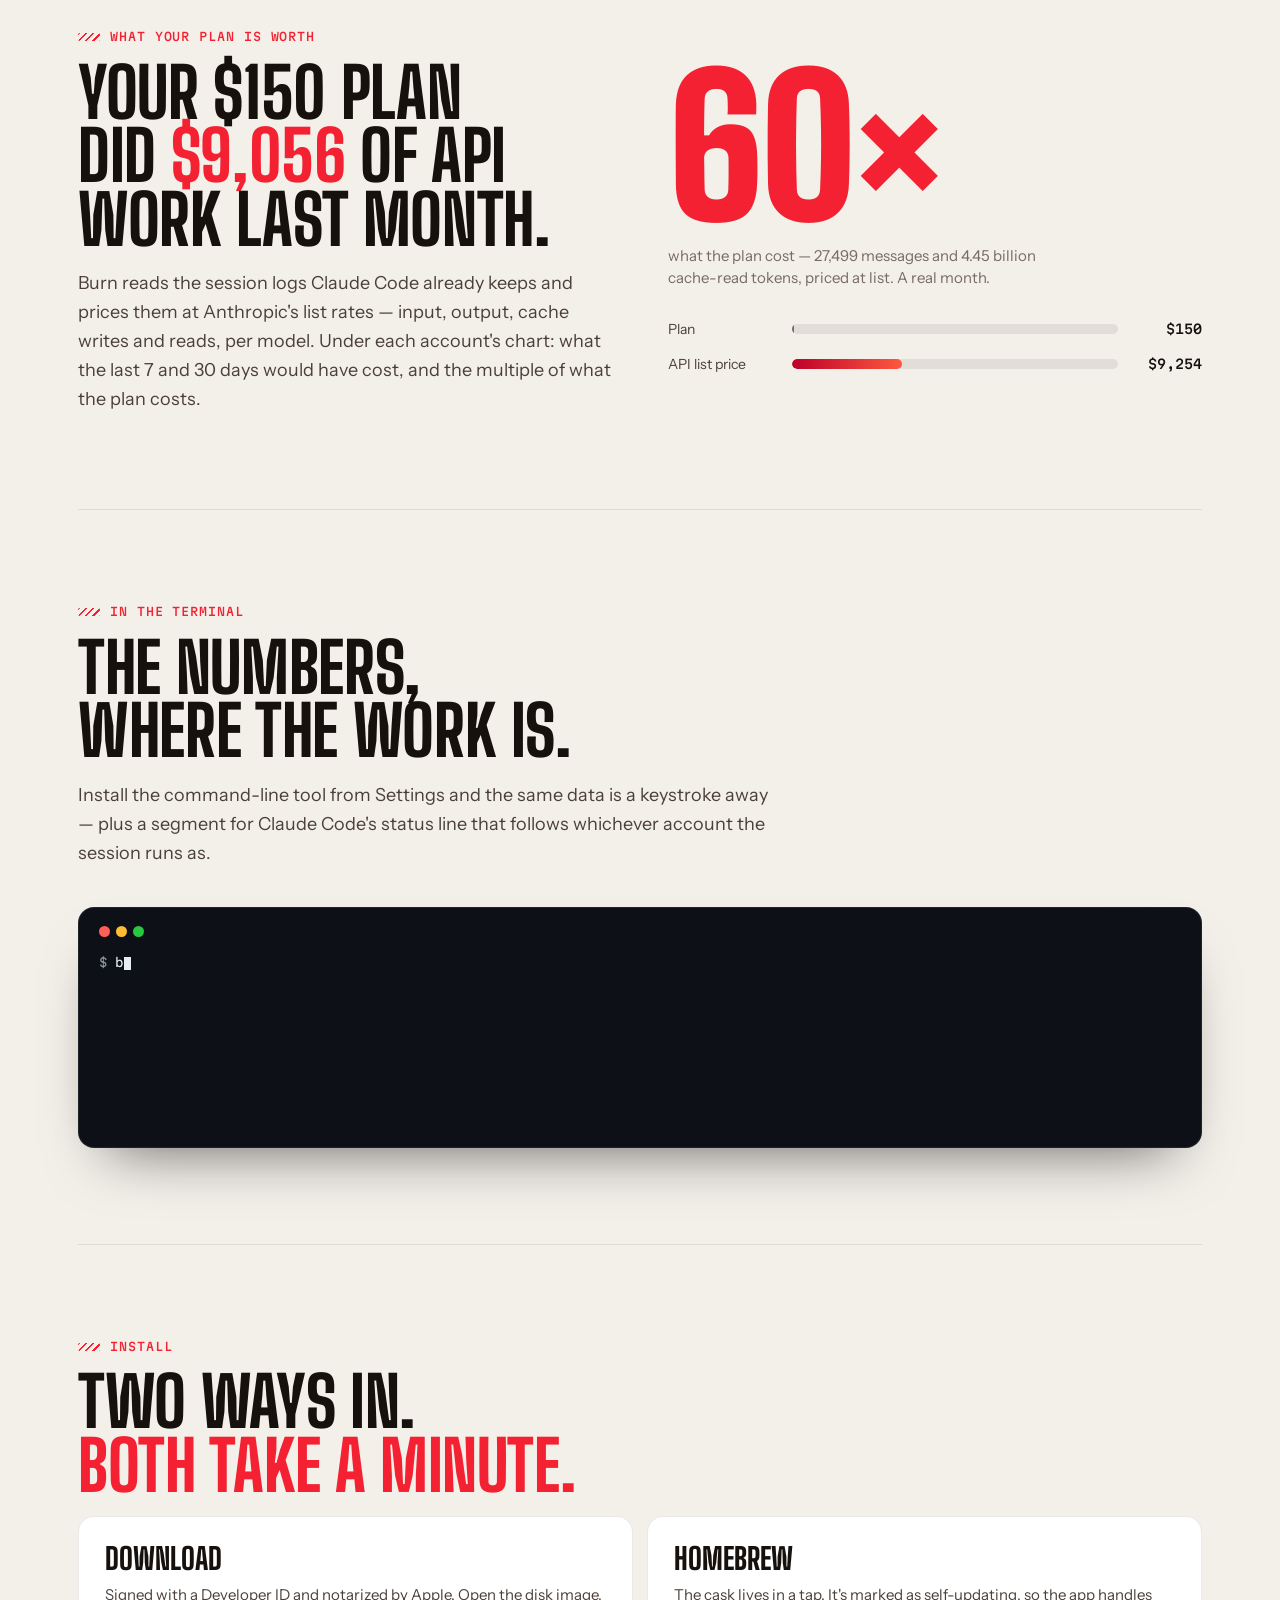
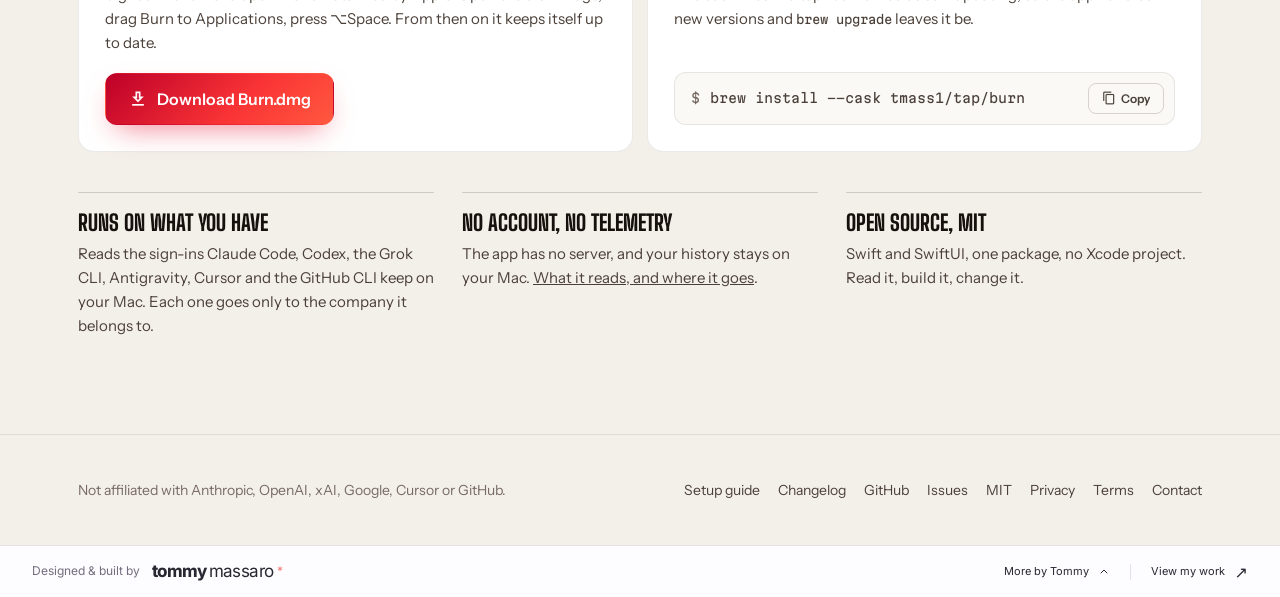
==== commit 68b60b43: "Burn's site gets a setup guide, privacy and terms, and counts visits as the others do Mark, Fritter " ====
--- a/site/index.html
+++ b/site/index.html
@@ -390,11 +390,10 @@
         var SITE = "";
 
         var KEY = "phc_uaWkjgzs42jdt5M9k7JX8CHZdMBbzteeJjDJqNhHGf8s";
-        var HOST = "https://us.i.posthog.com";
-        /* The assets host is the API host with "-assets" after the region. Both
-           are real and they are not interchangeable: the `i.` host takes events,
-           this one serves the library. */
-        var ASSETS = "https://us-assets.i.posthog.com";
+        /* The portfolio's relay, which passes everything on to PostHog. The
+           reasoning is in worker/relay.ts there, and not here: this comment is
+           served to every reader. */
+        var HOST = "https://tommymassaro.com/api/relay";
 
         var host = location.hostname;
 
@@ -454,21 +453,35 @@
 
         /* ── 4. Load and start ───────────────────────────────────────────────
            The same loader the portfolio uses in production: the library from the
-           assets host with an `onload`, rather than PostHog's minified stub. The
+           relay with an `onload`, rather than PostHog's minified stub. The
            stub exists only to queue calls made before the library arrives, and
            waiting for onload removes the need for a queue at all. */
         var start = function () {
           window.posthog.init(KEY, {
             api_host: HOST,
+            /* Where the app is, which the SDK would otherwise guess from the relay. */
+            ui_host: "https://us.posthog.com",
+            /* See 5. */
+            capture_pageleave: false,
             /* Only build person profiles for people we identify, which on a set
                of demo sites is nobody — anonymous visitors stay anonymous. */
             person_profiles: "identified_only",
-            /* Both are already the defaults. They are named because they are the
-               entire reason one project works across these hosts, and a future
-               edit that turns either off would quietly split every visitor in
-               two without any error to notice. */
-            cross_subdomain_cookie: true,
-            persistence: "localStorage+cookie",
+            /* Where Burn parts from the shared copy, as Mark, Fritter and Tidy do:
+               its privacy page says the site counts page views, Download clicks
+               and how long a page is on screen, without cookies, and this keeps
+               that true. Nothing is kept between pages, so each page load counts
+               as a new visitor. The project's session recording, automatic
+               clicks, heatmaps, page-speed measurements and surveys stay off
+               here, so a change in PostHog's settings can't quietly make the page
+               untrue. */
+            persistence: "memory",
+            disable_session_recording: true,
+            autocapture: false,
+            rageclick: false,
+            capture_heatmaps: false,
+            capture_dead_clicks: false,
+            capture_performance: false,
+            disable_surveys: true,
             loaded: function (ph) {
               /* A convenience label, not load-bearing. The dashboard groups by
                  `$host`, which PostHog attaches to every event by itself — so if
@@ -478,14 +491,86 @@
               ph.register({ site: SITE });
             },
           });
+          timeOnPage(window.posthog);
         };
 
         var el = document.createElement("script");
-        el.src = ASSETS + "/static/array.js";
+        el.src = HOST + "/static/array.js";
         el.onload = start;
         document.head.appendChild(el);
 
-        /* ── 5. Download buttons ─────────────────────────────────────────────
+        /* ── 5. How long the page was on screen ──────────────────────────────
+           One `time_on_page` event each time the page is hidden or closed, and
+           every five minutes while it is not, carrying the seconds since the last.
+           A visit's time is their sum.
+
+           PostHog's own leave event is off in its place. It counts a tab sitting in
+           the background, and one closed after PostHog's thirty-minute timeout
+           opens a new session with no pageview in it: a visit nobody made.
+
+           The same arithmetic as src/scripts/time-on-page.ts in the portfolio,
+           which has the reasoning. The tests there run this copy too. */
+        var timeOnPage = function (ph) {
+          var CHECKPOINT = 5 * 60 * 1000;
+          var SESSION_GAP = 30 * 60 * 1000;
+          var CAP_SECONDS = 30 * 60;
+          var since = null;
+          var pending = 0;
+          var sent = 0;
+          var alive = Date.now();
+
+          var collect = function () {
+            if (since === null) return;
+            var at = Date.now();
+            /* A checkpoint is only ever late because the machine slept. */
+            pending += Math.min(Math.max(at - since, 0), CHECKPOINT);
+            since = at;
+          };
+
+          var report = function () {
+            if (Date.now() - alive >= SESSION_GAP) {
+              pending = 0;
+              return;
+            }
+            var seconds = Math.min(Math.floor(pending / 1000), CAP_SECONDS - sent);
+            if (seconds < 1) return;
+            pending -= seconds * 1000;
+            sent += seconds;
+            alive = Date.now();
+            try {
+              ph.capture(
+                "time_on_page",
+                { seconds: seconds },
+                { transport: "sendBeacon", send_instantly: true },
+              );
+            } catch (e) {
+              /* Never let measurement break a page. */
+            }
+          };
+
+          var hide = function () {
+            collect();
+            since = null;
+            report();
+          };
+
+          var sync = function () {
+            if (document.visibilityState !== "visible") hide();
+            else if (since === null) since = Date.now();
+          };
+
+          sync();
+          document.addEventListener("visibilitychange", sync);
+          window.addEventListener("pagehide", hide);
+          window.addEventListener("pageshow", sync);
+          setInterval(function () {
+            if (since === null) return;
+            collect();
+            report();
+          }, CHECKPOINT);
+        };
+
+        /* ── 6. Download buttons ─────────────────────────────────────────────
            Mark the link and the click is counted:
 
                <a href="/Mark.dmg" data-track-download="mark" data-platform="macos">
@@ -772,8 +857,8 @@
       </div>
     </div>
     <div class="priv">
-      <div data-reveal style="--i:0"><b>Runs on what you have</b>Reads the sign-ins Claude Code, Codex, the Grok CLI, Antigravity, Cursor and the GitHub CLI keep on your Mac. Nothing goes anywhere but each vendor's own usage endpoint.</div>
-      <div data-reveal style="--i:1"><b>No account, no telemetry</b>Burn has no server. Its data lives in <code>~/Library/Application Support/Burn</code> and nowhere else.</div>
+      <div data-reveal style="--i:0"><b>Runs on what you have</b>Reads the sign-ins Claude Code, Codex, the Grok CLI, Antigravity, Cursor and the GitHub CLI keep on your Mac. Each one goes only to the company it belongs to.</div>
+      <div data-reveal style="--i:1"><b>No account, no telemetry</b>The app has no server, and your history stays on your Mac. <a href="./privacy/">What it reads, and where it goes</a>.</div>
       <div data-reveal style="--i:2"><b>Open source, MIT</b>Swift and SwiftUI, one package, no Xcode project. Read it, build it, change it.</div>
     </div>
   </section>
@@ -782,7 +867,7 @@
 <footer>
   <div class="wrap row2">
     <span>Not affiliated with Anthropic, OpenAI, xAI, Google, Cursor or GitHub.</span>
-    <span style="display:flex;flex-wrap:wrap;gap:18px"><a href="https://github.com/tmass1/burn">GitHub</a><a href="https://github.com/tmass1/burn/issues">Issues</a><a href="https://github.com/tmass1/burn/releases">Changelog</a><a href="https://github.com/tmass1/burn/blob/main/LICENSE">MIT</a></span>
+    <span style="display:flex;flex-wrap:wrap;gap:18px"><a href="./setup/">Setup guide</a><a href="https://github.com/tmass1/burn/releases">Changelog</a><a href="https://github.com/tmass1/burn">GitHub</a><a href="https://github.com/tmass1/burn/issues">Issues</a><a href="https://github.com/tmass1/burn/blob/main/LICENSE">MIT</a><a href="./privacy/">Privacy</a><a href="./terms/">Terms</a><a href="mailto:hey@tommymassaro.com">Contact</a></span>
   </div>
 </footer>
 
